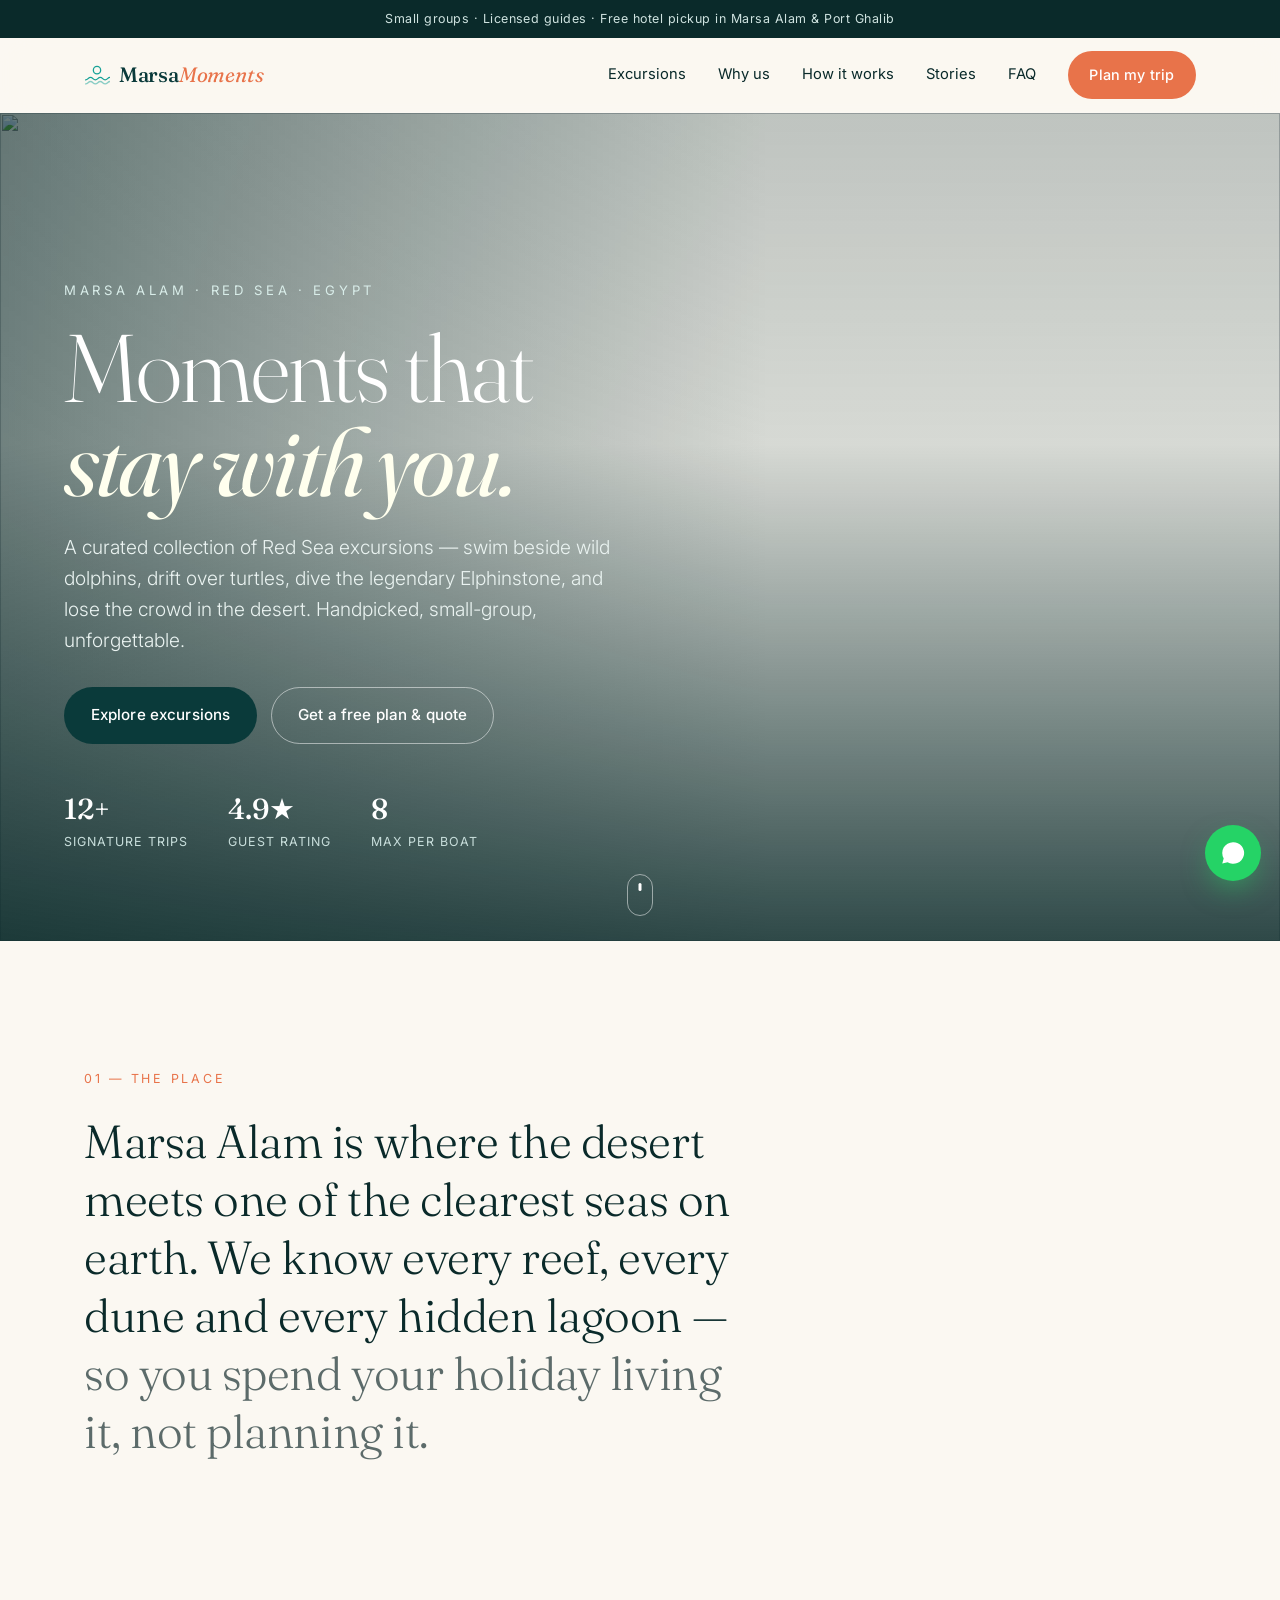
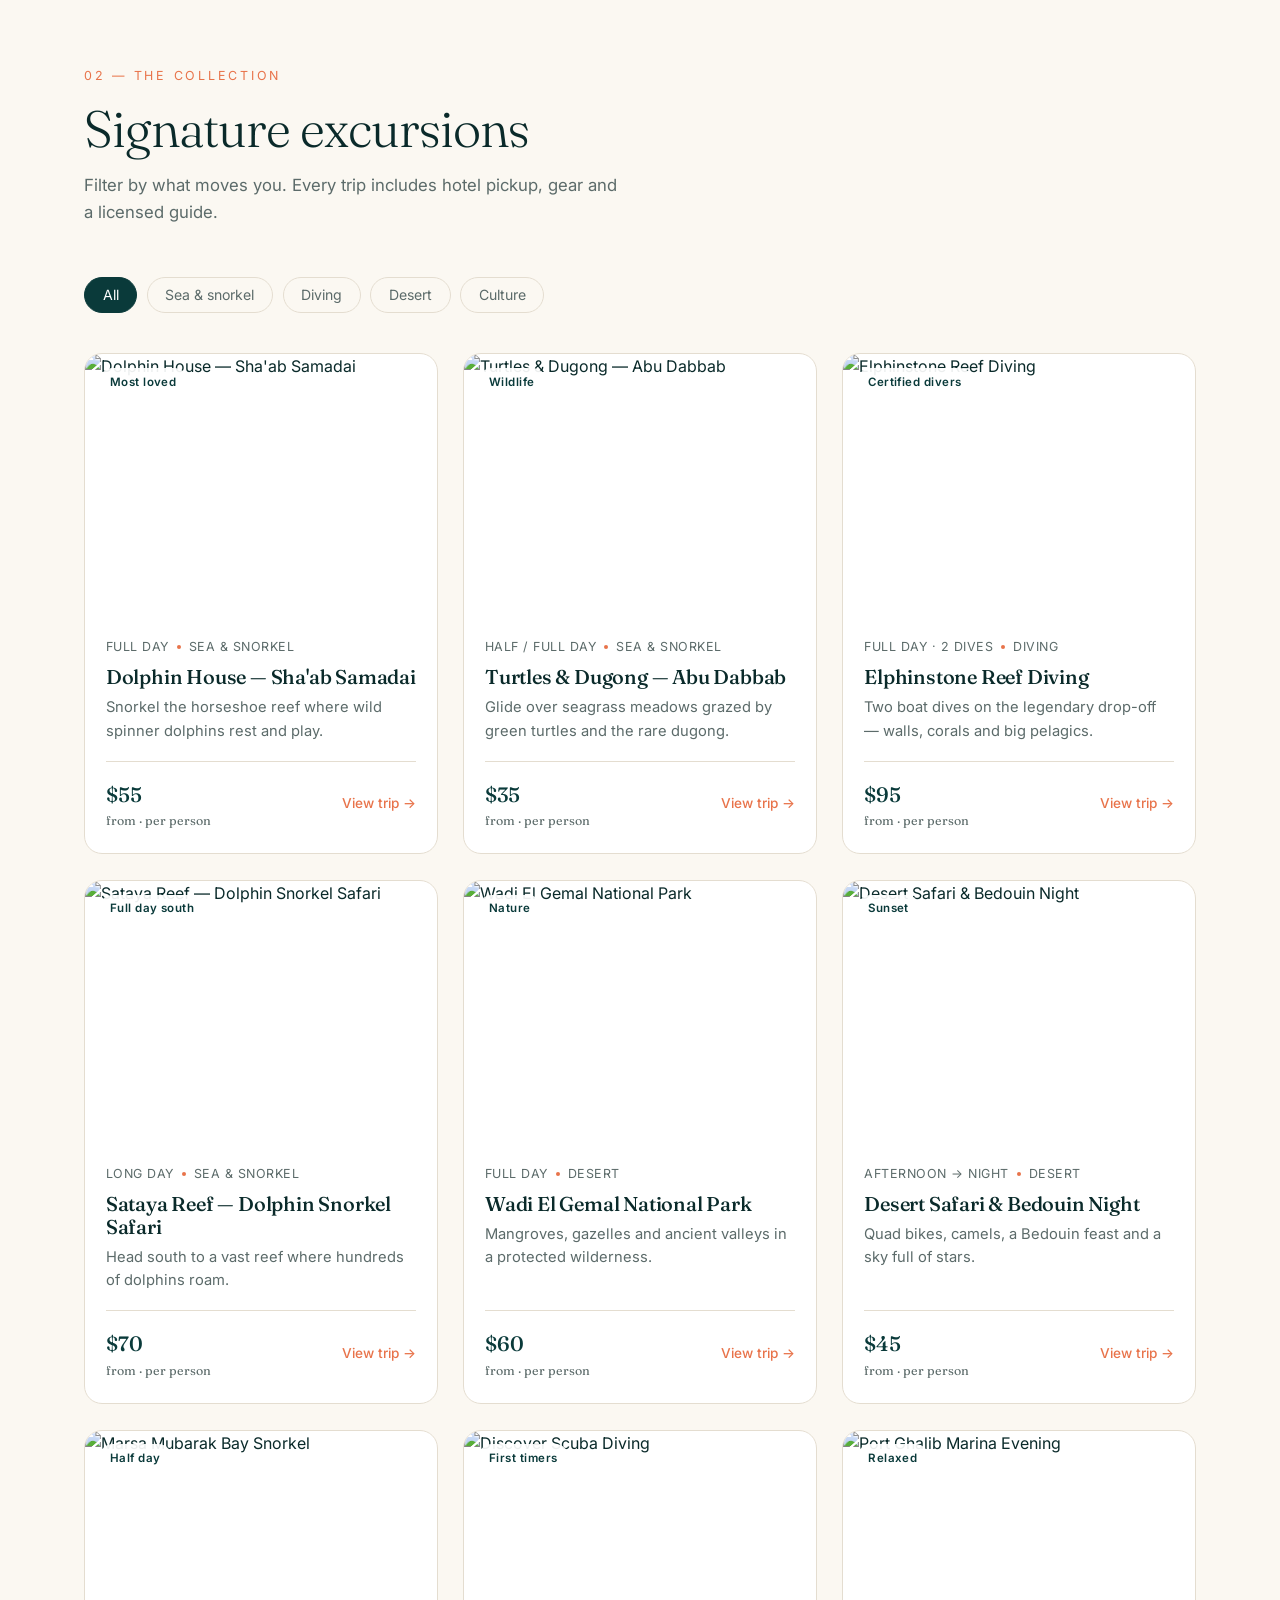
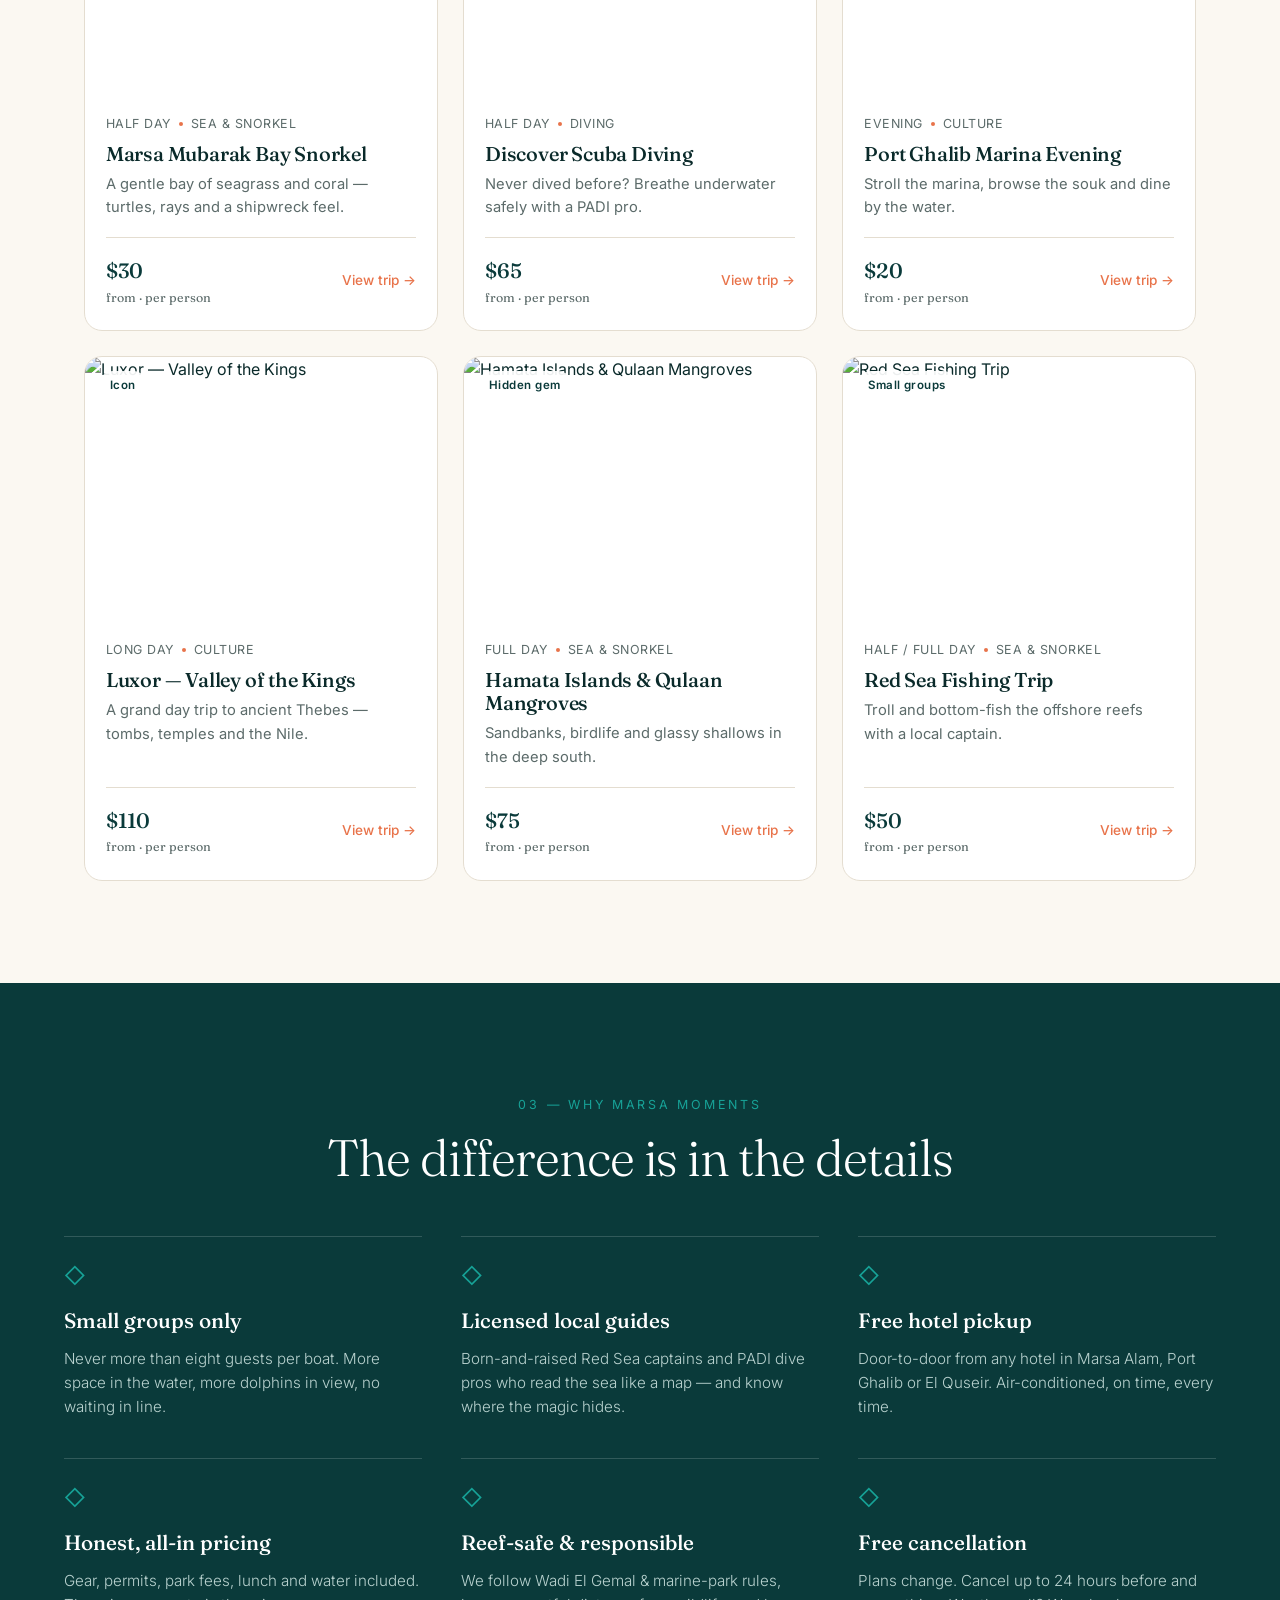
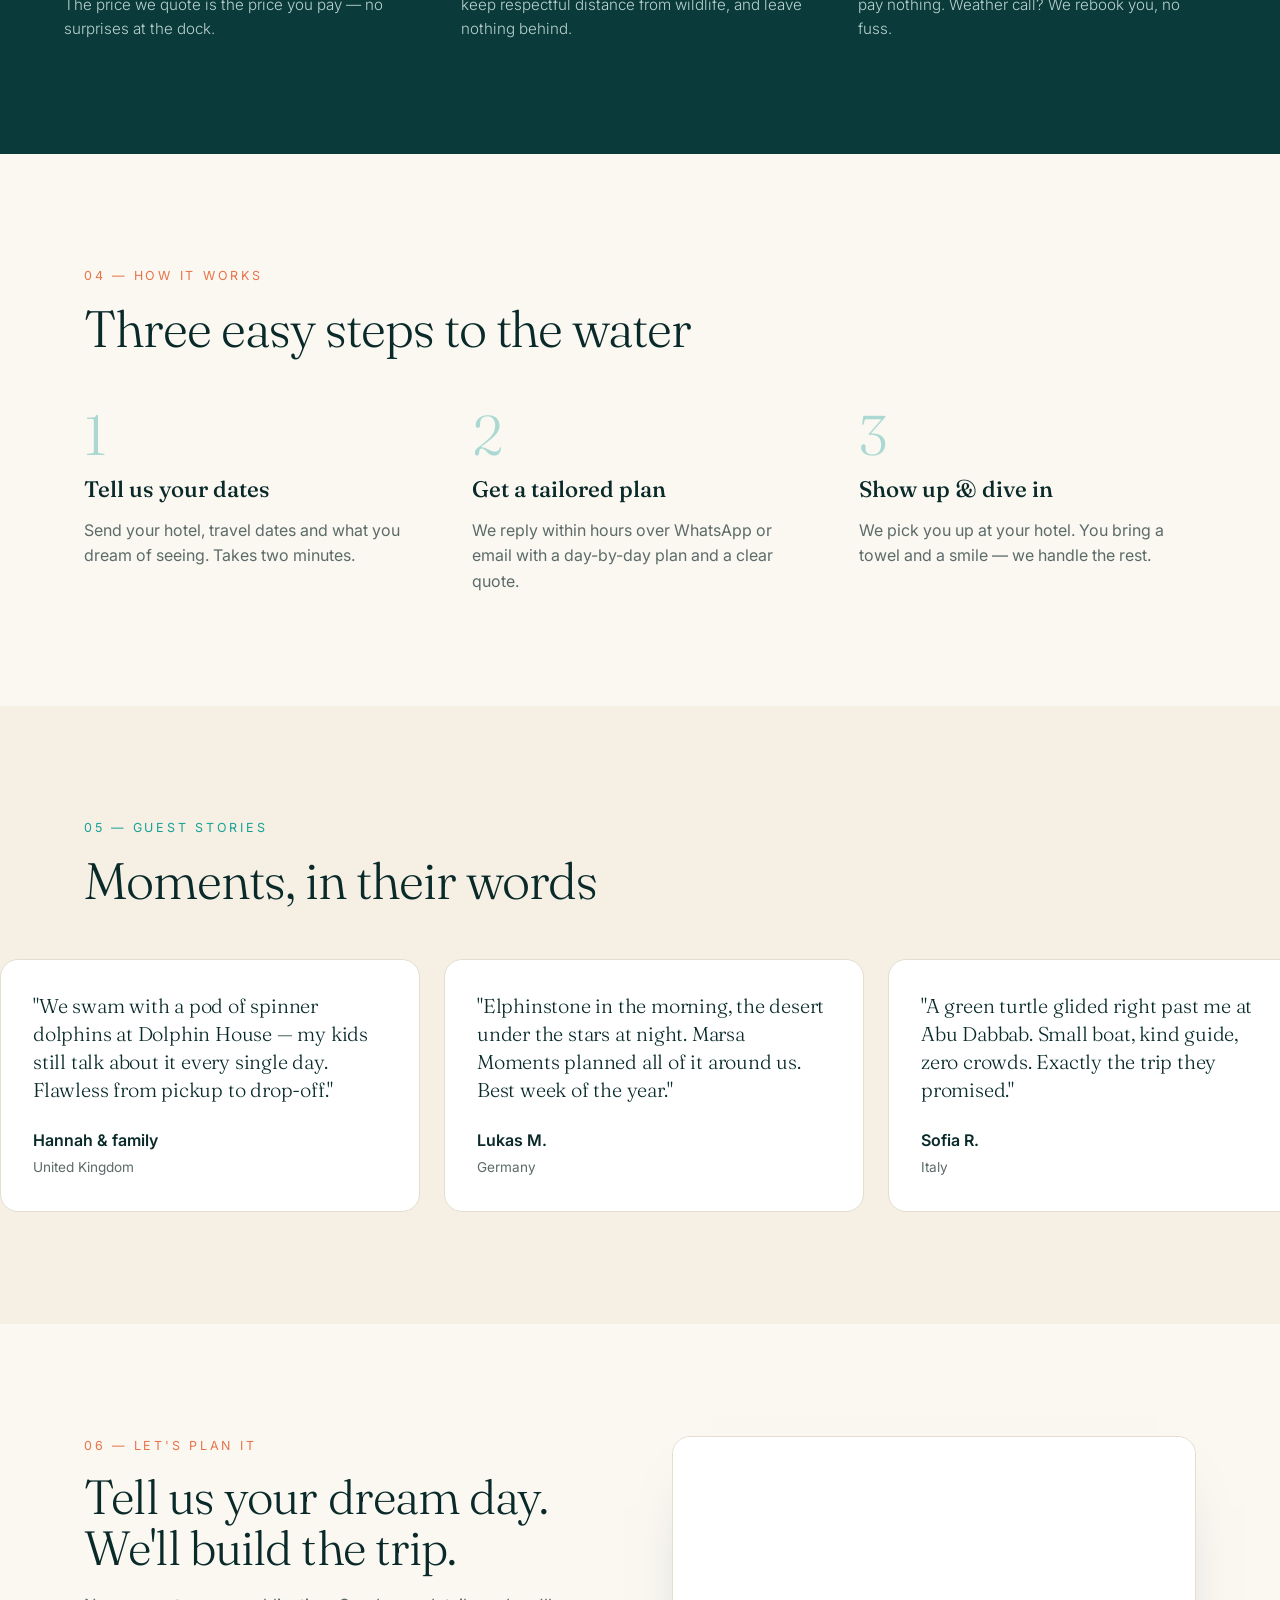
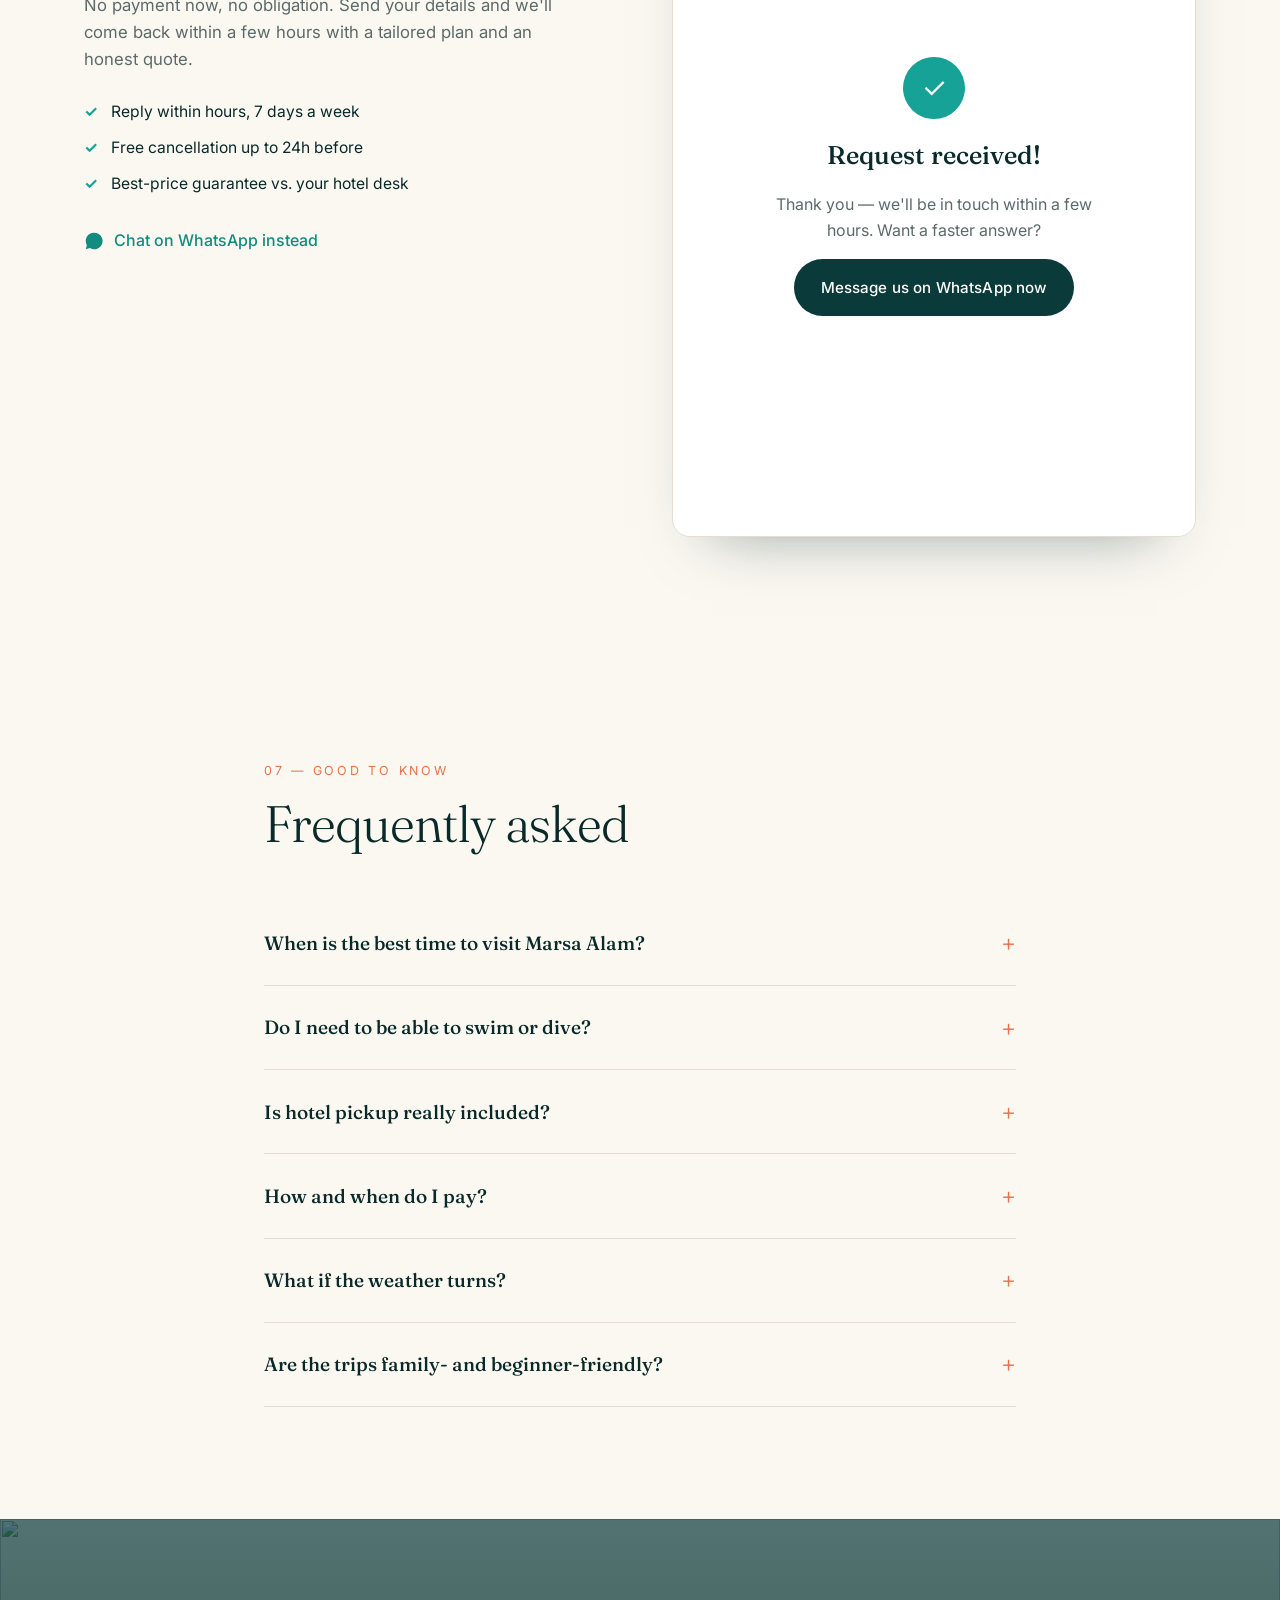
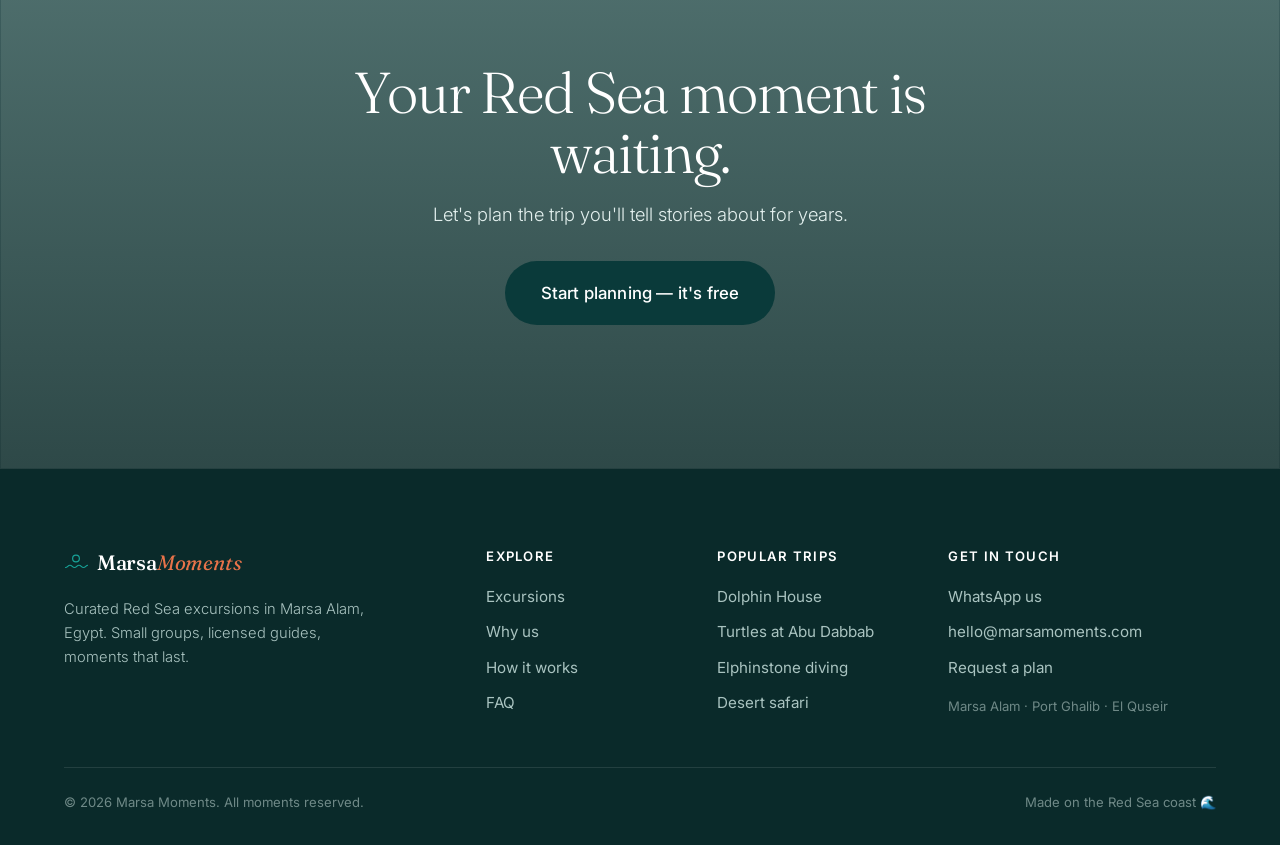
==== index.html @ e007f59d "Build Marsa Moments — minimalist Red Sea excursions site Launch the initial Marsa Moments website: a" ====
<!DOCTYPE html>
<html lang="en">
<head>
  <meta charset="UTF-8" />
  <meta name="viewport" content="width=device-width, initial-scale=1.0" />
  <title>Marsa Moments — Red Sea Excursions in Marsa Alam</title>
  <meta name="description" content="Curated Red Sea excursions in Marsa Alam — swim with wild dolphins & sea turtles, dive Elphinstone, roam Wadi El Gemal and the desert. Small groups, licensed guides, hotel pickup." />
  <meta name="theme-color" content="#0a3a3a" />

  <!-- Open Graph -->
  <meta property="og:type" content="website" />
  <meta property="og:title" content="Marsa Moments — Red Sea Excursions in Marsa Alam" />
  <meta property="og:description" content="Swim with wild dolphins & turtles, dive Elphinstone, roam the desert. Small groups, licensed guides, hotel pickup." />
  <meta property="og:image" content="https://images.unsplash.com/photo-1544551763-46a013bb70d5?auto=format&fit=crop&w=1200&q=80" />

  <link rel="preconnect" href="https://fonts.googleapis.com" />
  <link rel="preconnect" href="https://fonts.gstatic.com" crossorigin />
  <link href="https://fonts.googleapis.com/css2?family=Fraunces:ital,opsz,wght@0,9..144,300;0,9..144,400;0,9..144,500;0,9..144,600;1,9..144,400&family=Inter:wght@300;400;500;600&display=swap" rel="stylesheet" />
  <link rel="stylesheet" href="styles/main.css" />
  <link rel="icon" href="assets/favicon.svg" type="image/svg+xml" />
</head>
<body>

  <!-- ===== Announcement ===== -->
  <div class="ribbon" id="ribbon">
    <span>Small groups · Licensed guides · Free hotel pickup in Marsa Alam &amp; Port Ghalib</span>
  </div>

  <!-- ===== Nav ===== -->
  <header class="nav" id="nav">
    <div class="nav__inner">
      <a href="#top" class="brand" aria-label="Marsa Moments home">
        <span class="brand__mark" aria-hidden="true">
          <svg viewBox="0 0 32 32" width="26" height="26" fill="none">
            <path d="M2 22c3 0 3-3 6-3s3 3 6 3 3-3 6-3 3 3 6 3 3-3 6-3" stroke="currentColor" stroke-width="1.6" stroke-linecap="round"/>
            <path d="M2 27c3 0 3-3 6-3s3 3 6 3 3-3 6-3 3 3 6 3 3-3 6-3" stroke="currentColor" stroke-width="1.6" stroke-linecap="round" opacity="0.5"/>
            <circle cx="16" cy="10" r="4.5" stroke="currentColor" stroke-width="1.6"/>
          </svg>
        </span>
        <span class="brand__text">Marsa<em>Moments</em></span>
      </a>

      <nav class="nav__links" aria-label="Primary">
        <a href="#excursions">Excursions</a>
        <a href="#why">Why us</a>
        <a href="#how">How it works</a>
        <a href="#stories">Stories</a>
        <a href="#faq">FAQ</a>
      </nav>

      <a href="#book" class="btn btn--pill nav__cta">Plan my trip</a>
      <button class="nav__burger" id="burger" aria-label="Open menu" aria-expanded="false">
        <span></span><span></span>
      </button>
    </div>
  </header>

  <!-- ===== Mobile menu ===== -->
  <div class="mobile-menu" id="mobileMenu">
    <a href="#excursions">Excursions</a>
    <a href="#why">Why us</a>
    <a href="#how">How it works</a>
    <a href="#stories">Stories</a>
    <a href="#faq">FAQ</a>
    <a href="#book" class="btn btn--pill">Plan my trip</a>
  </div>

  <main id="top">

    <!-- ===== Hero ===== -->
    <section class="hero">
      <div class="hero__media" aria-hidden="true">
        <img src="https://images.unsplash.com/photo-1582967788606-a171c1080cb0?auto=format&fit=crop&w=2000&q=80" alt="" loading="eager" />
        <div class="hero__scrim"></div>
      </div>

      <div class="hero__content">
        <p class="hero__eyebrow">Marsa Alam · Red Sea · Egypt</p>
        <h1 class="hero__title">
          Moments that<br /><em>stay with you.</em>
        </h1>
        <p class="hero__lede">
          A curated collection of Red Sea excursions — swim beside wild dolphins,
          drift over turtles, dive the legendary Elphinstone, and lose the crowd
          in the desert. Handpicked, small-group, unforgettable.
        </p>
        <div class="hero__actions">
          <a href="#excursions" class="btn btn--solid">Explore excursions</a>
          <a href="#book" class="btn btn--ghost">Get a free plan &amp; quote</a>
        </div>
        <ul class="hero__stats">
          <li><strong>12+</strong><span>signature trips</span></li>
          <li><strong>4.9★</strong><span>guest rating</span></li>
          <li><strong>8</strong><span>max per boat</span></li>
        </ul>
      </div>

      <a href="#excursions" class="hero__scroll" aria-label="Scroll to excursions">
        <span></span>
      </a>
    </section>

    <!-- ===== Intro strip ===== -->
    <section class="intro" id="intro">
      <p class="intro__kicker">01 — The place</p>
      <h2 class="intro__text">
        Marsa Alam is where the desert meets one of the clearest seas on earth.
        We know every reef, every dune and every hidden lagoon —
        <span>so you spend your holiday living it, not planning it.</span>
      </h2>
    </section>

    <!-- ===== Excursions ===== -->
    <section class="collection" id="excursions">
      <div class="section-head">
        <p class="section-head__kicker">02 — The collection</p>
        <h2 class="section-head__title">Signature excursions</h2>
        <p class="section-head__sub">Filter by what moves you. Every trip includes hotel pickup, gear and a licensed guide.</p>
      </div>

      <div class="filters" id="filters" role="tablist" aria-label="Filter excursions">
        <button class="chip is-active" data-filter="all">All</button>
        <button class="chip" data-filter="sea">Sea &amp; snorkel</button>
        <button class="chip" data-filter="dive">Diving</button>
        <button class="chip" data-filter="desert">Desert</button>
        <button class="chip" data-filter="culture">Culture</button>
      </div>

      <div class="grid" id="grid" aria-live="polite">
        <!-- cards injected by scripts/main.js -->
      </div>
    </section>

    <!-- ===== Why us ===== -->
    <section class="why" id="why">
      <div class="section-head section-head--light">
        <p class="section-head__kicker">03 — Why Marsa Moments</p>
        <h2 class="section-head__title">The difference is in the details</h2>
      </div>
      <div class="why__grid">
        <article class="why__item">
          <span class="why__num">◇</span>
          <h3>Small groups only</h3>
          <p>Never more than eight guests per boat. More space in the water, more dolphins in view, no waiting in line.</p>
        </article>
        <article class="why__item">
          <span class="why__num">◇</span>
          <h3>Licensed local guides</h3>
          <p>Born-and-raised Red Sea captains and PADI dive pros who read the sea like a map — and know where the magic hides.</p>
        </article>
        <article class="why__item">
          <span class="why__num">◇</span>
          <h3>Free hotel pickup</h3>
          <p>Door-to-door from any hotel in Marsa Alam, Port Ghalib or El Quseir. Air-conditioned, on time, every time.</p>
        </article>
        <article class="why__item">
          <span class="why__num">◇</span>
          <h3>Honest, all-in pricing</h3>
          <p>Gear, permits, park fees, lunch and water included. The price we quote is the price you pay — no surprises at the dock.</p>
        </article>
        <article class="why__item">
          <span class="why__num">◇</span>
          <h3>Reef-safe &amp; responsible</h3>
          <p>We follow Wadi El Gemal &amp; marine-park rules, keep respectful distance from wildlife, and leave nothing behind.</p>
        </article>
        <article class="why__item">
          <span class="why__num">◇</span>
          <h3>Free cancellation</h3>
          <p>Plans change. Cancel up to 24 hours before and pay nothing. Weather call? We rebook you, no fuss.</p>
        </article>
      </div>
    </section>

    <!-- ===== How it works ===== -->
    <section class="how" id="how">
      <div class="section-head">
        <p class="section-head__kicker">04 — How it works</p>
        <h2 class="section-head__title">Three easy steps to the water</h2>
      </div>
      <ol class="steps">
        <li class="step">
          <span class="step__no">1</span>
          <h3>Tell us your dates</h3>
          <p>Send your hotel, travel dates and what you dream of seeing. Takes two minutes.</p>
        </li>
        <li class="step">
          <span class="step__no">2</span>
          <h3>Get a tailored plan</h3>
          <p>We reply within hours over WhatsApp or email with a day-by-day plan and a clear quote.</p>
        </li>
        <li class="step">
          <span class="step__no">3</span>
          <h3>Show up &amp; dive in</h3>
          <p>We pick you up at your hotel. You bring a towel and a smile — we handle the rest.</p>
        </li>
      </ol>
    </section>

    <!-- ===== Stories / testimonials ===== -->
    <section class="stories" id="stories">
      <div class="section-head section-head--light">
        <p class="section-head__kicker">05 — Guest stories</p>
        <h2 class="section-head__title">Moments, in their words</h2>
      </div>
      <div class="stories__track" id="storiesTrack">
        <figure class="quote">
          <blockquote>"We swam with a pod of spinner dolphins at Dolphin House — my kids still talk about it every single day. Flawless from pickup to drop-off."</blockquote>
          <figcaption><strong>Hannah &amp; family</strong><span>United Kingdom</span></figcaption>
        </figure>
        <figure class="quote">
          <blockquote>"Elphinstone in the morning, the desert under the stars at night. Marsa Moments planned all of it around us. Best week of the year."</blockquote>
          <figcaption><strong>Lukas M.</strong><span>Germany</span></figcaption>
        </figure>
        <figure class="quote">
          <blockquote>"A green turtle glided right past me at Abu Dabbab. Small boat, kind guide, zero crowds. Exactly the trip they promised."</blockquote>
          <figcaption><strong>Sofia R.</strong><span>Italy</span></figcaption>
        </figure>
        <figure class="quote">
          <blockquote>"Booked three excursions over WhatsApp before we even landed. Everything was ready, on time and honestly priced. Rare these days."</blockquote>
          <figcaption><strong>The Petrov family</strong><span>Czech Republic</span></figcaption>
        </figure>
      </div>
    </section>

    <!-- ===== Booking / lead form ===== -->
    <section class="book" id="book">
      <div class="book__inner">
        <div class="book__copy">
          <p class="section-head__kicker">06 — Let's plan it</p>
          <h2 class="book__title">Tell us your dream day.<br />We'll build the trip.</h2>
          <p class="book__lede">
            No payment now, no obligation. Send your details and we'll come back
            within a few hours with a tailored plan and an honest quote.
          </p>
          <ul class="book__perks">
            <li>Reply within hours, 7 days a week</li>
            <li>Free cancellation up to 24h before</li>
            <li>Best-price guarantee vs. your hotel desk</li>
          </ul>
          <a class="whatsapp-link" id="whatsappLink" href="#" target="_blank" rel="noopener">
            <svg viewBox="0 0 24 24" width="20" height="20" fill="currentColor" aria-hidden="true"><path d="M17.5 14.4c-.3-.2-1.7-.9-2-1-.3-.1-.5-.2-.7.1-.2.3-.8 1-.9 1.1-.2.2-.3.2-.6.1-.3-.2-1.2-.5-2.3-1.4-.9-.8-1.4-1.7-1.6-2-.2-.3 0-.5.1-.6.1-.1.3-.3.4-.5.1-.2.2-.3.3-.5.1-.2 0-.4 0-.5 0-.1-.7-1.6-.9-2.2-.2-.6-.5-.5-.7-.5h-.6c-.2 0-.5.1-.8.4-.3.3-1 1-1 2.5s1.1 2.9 1.2 3.1c.2.2 2.1 3.3 5.2 4.6.7.3 1.3.5 1.7.6.7.2 1.4.2 1.9.1.6-.1 1.7-.7 2-1.4.2-.7.2-1.2.2-1.4-.1-.1-.3-.2-.6-.3zM12 2a10 10 0 0 0-8.6 15l-1.3 4.8L7 20.5A10 10 0 1 0 12 2z"/></svg>
            Chat on WhatsApp instead
          </a>
        </div>

        <form class="book__form" id="leadForm" novalidate>
          <div class="field">
            <label for="name">Full name</label>
            <input type="text" id="name" name="name" autocomplete="name" required placeholder="Jane Traveller" />
            <small class="error" data-for="name"></small>
          </div>

          <div class="field-row">
            <div class="field">
              <label for="email">Email</label>
              <input type="email" id="email" name="email" autocomplete="email" required placeholder="you@email.com" />
              <small class="error" data-for="email"></small>
            </div>
            <div class="field">
              <label for="phone">WhatsApp / phone</label>
              <input type="tel" id="phone" name="phone" autocomplete="tel" placeholder="+20 ..." />
              <small class="error" data-for="phone"></small>
            </div>
          </div>

          <div class="field-row">
            <div class="field">
              <label for="tour">Excursion of interest</label>
              <select id="tour" name="tour">
                <option value="Not sure yet — surprise me">Not sure yet — surprise me</option>
              </select>
            </div>
            <div class="field">
              <label for="guests">Guests</label>
              <select id="guests" name="guests">
                <option>1</option><option selected>2</option><option>3</option>
                <option>4</option><option>5</option><option>6+</option>
              </select>
            </div>
          </div>

          <div class="field-row">
            <div class="field">
              <label for="dates">Travel dates</label>
              <input type="text" id="dates" name="dates" placeholder="e.g. 12–19 Sept" />
            </div>
            <div class="field">
              <label for="hotel">Hotel / area</label>
              <input type="text" id="hotel" name="hotel" placeholder="e.g. Port Ghalib" />
            </div>
          </div>

          <div class="field">
            <label for="message">Anything else? <span class="opt">(optional)</span></label>
            <textarea id="message" name="message" rows="3" placeholder="Diving level, kids' ages, dream sightings..."></textarea>
          </div>

          <button type="submit" class="btn btn--solid btn--full" id="submitBtn">Send my request</button>
          <p class="book__fineprint">We reply personally — never spam. Your details stay private.</p>

          <div class="form-success" id="formSuccess" hidden>
            <div class="form-success__mark">✓</div>
            <h3>Request received!</h3>
            <p id="successMsg">Thank you — we'll be in touch within a few hours. Want a faster answer?</p>
            <a href="#" id="successWhatsapp" class="btn btn--solid" target="_blank" rel="noopener">Message us on WhatsApp now</a>
          </div>
        </form>
      </div>
    </section>

    <!-- ===== FAQ ===== -->
    <section class="faq" id="faq">
      <div class="section-head">
        <p class="section-head__kicker">07 — Good to know</p>
        <h2 class="section-head__title">Frequently asked</h2>
      </div>
      <div class="faq__list" id="faqList">
        <details class="faq__item">
          <summary>When is the best time to visit Marsa Alam?</summary>
          <p>The Red Sea is a year-round destination. Water sits around 24–29°C, warmest June–October. Winter (Nov–Feb) is mild, quieter and perfect for desert trips. Dolphins and turtles are seen all year.</p>
        </details>
        <details class="faq__item">
          <summary>Do I need to be able to swim or dive?</summary>
          <p>Snorkelling trips suit all levels — we provide life jackets and guides stay close. For diving, we offer everything from beginner "Discover Scuba" sessions to certified boat dives at Elphinstone.</p>
        </details>
        <details class="faq__item">
          <summary>Is hotel pickup really included?</summary>
          <p>Yes — free air-conditioned pickup and drop-off from any hotel in Marsa Alam, Port Ghalib and El Quseir. Staying further out? Just ask and we'll arrange it.</p>
        </details>
        <details class="faq__item">
          <summary>How and when do I pay?</summary>
          <p>Nothing upfront to enquire. Once your plan is confirmed you can pay cash on the day or by card/transfer in advance — whatever's easiest. Prices are per person unless noted.</p>
        </details>
        <details class="faq__item">
          <summary>What if the weather turns?</summary>
          <p>Safety first. If the captain calls off a sea trip we rebook you for another day or refund in full. Free cancellation applies up to 24 hours before any excursion.</p>
        </details>
        <details class="faq__item">
          <summary>Are the trips family- and beginner-friendly?</summary>
          <p>Absolutely. Many excursions are great for kids, and our guides adapt the pace to your group. Tell us the ages and comfort levels and we'll tailor the day.</p>
        </details>
      </div>
    </section>

    <!-- ===== Final CTA ===== -->
    <section class="cta-final">
      <div class="cta-final__media" aria-hidden="true">
        <img src="https://images.unsplash.com/photo-1518877593221-1f28583780b4?auto=format&fit=crop&w=2000&q=80" alt="" loading="lazy" />
        <div class="cta-final__scrim"></div>
      </div>
      <div class="cta-final__content">
        <h2>Your Red Sea moment is waiting.</h2>
        <p>Let's plan the trip you'll tell stories about for years.</p>
        <a href="#book" class="btn btn--solid btn--lg">Start planning — it's free</a>
      </div>
    </section>
  </main>

  <!-- ===== Footer ===== -->
  <footer class="footer" id="contact">
    <div class="footer__inner">
      <div class="footer__brand">
        <span class="brand brand--footer">
          <span class="brand__mark" aria-hidden="true">
            <svg viewBox="0 0 32 32" width="24" height="24" fill="none">
              <path d="M2 22c3 0 3-3 6-3s3 3 6 3 3-3 6-3 3 3 6 3 3-3 6-3" stroke="currentColor" stroke-width="1.6" stroke-linecap="round"/>
              <circle cx="16" cy="10" r="4.5" stroke="currentColor" stroke-width="1.6"/>
            </svg>
          </span>
          <span class="brand__text">Marsa<em>Moments</em></span>
        </span>
        <p>Curated Red Sea excursions in Marsa Alam, Egypt. Small groups, licensed guides, moments that last.</p>
      </div>

      <div class="footer__col">
        <h4>Explore</h4>
        <a href="#excursions">Excursions</a>
        <a href="#why">Why us</a>
        <a href="#how">How it works</a>
        <a href="#faq">FAQ</a>
      </div>

      <div class="footer__col">
        <h4>Popular trips</h4>
        <a href="#excursions">Dolphin House</a>
        <a href="#excursions">Turtles at Abu Dabbab</a>
        <a href="#excursions">Elphinstone diving</a>
        <a href="#excursions">Desert safari</a>
      </div>

      <div class="footer__col">
        <h4>Get in touch</h4>
        <a id="footerWhatsapp" href="#" target="_blank" rel="noopener">WhatsApp us</a>
        <a href="mailto:hello@marsamoments.com">hello@marsamoments.com</a>
        <a href="#book">Request a plan</a>
        <span class="footer__meta">Marsa Alam · Port Ghalib · El Quseir</span>
      </div>
    </div>
    <div class="footer__bar">
      <span>© <span id="year"></span> Marsa Moments. All moments reserved.</span>
      <span>Made on the Red Sea coast 🌊</span>
    </div>
  </footer>

  <!-- Floating WhatsApp -->
  <a class="fab" id="fabWhatsapp" href="#" target="_blank" rel="noopener" aria-label="Chat on WhatsApp">
    <svg viewBox="0 0 24 24" width="26" height="26" fill="currentColor" aria-hidden="true"><path d="M17.5 14.4c-.3-.2-1.7-.9-2-1-.3-.1-.5-.2-.7.1-.2.3-.8 1-.9 1.1-.2.2-.3.2-.6.1-.3-.2-1.2-.5-2.3-1.4-.9-.8-1.4-1.7-1.6-2-.2-.3 0-.5.1-.6.1-.1.3-.3.4-.5.1-.2.2-.3.3-.5.1-.2 0-.4 0-.5 0-.1-.7-1.6-.9-2.2-.2-.6-.5-.5-.7-.5h-.6c-.2 0-.5.1-.8.4-.3.3-1 1-1 2.5s1.1 2.9 1.2 3.1c.2.2 2.1 3.3 5.2 4.6.7.3 1.3.5 1.7.6.7.2 1.4.2 1.9.1.6-.1 1.7-.7 2-1.4.2-.7.2-1.2.2-1.4-.1-.1-.3-.2-.6-.3zM12 2a10 10 0 0 0-8.6 15l-1.3 4.8L7 20.5A10 10 0 1 0 12 2z"/></svg>
  </a>

  <!-- Excursion detail modal -->
  <div class="modal" id="modal" hidden>
    <div class="modal__backdrop" data-close></div>
    <div class="modal__panel" role="dialog" aria-modal="true" aria-labelledby="modalTitle">
      <button class="modal__close" data-close aria-label="Close">×</button>
      <div class="modal__body" id="modalBody"><!-- injected --></div>
    </div>
  </div>

  <script src="scripts/data.js"></script>
  <script src="scripts/main.js"></script>
</body>
</html>
---- styles/main.css ----
/* ============================================================
   Marsa Moments — design system
   Minimalist editorial · Red Sea palette
   ============================================================ */

:root {
  /* palette */
  --ink:      #0a2a2a;   /* near-black teal */
  --deep:     #0a3a3a;   /* deep sea */
  --sea:      #10716b;   /* teal */
  --lagoon:   #17a297;   /* turquoise */
  --coral:    #e8734a;   /* warm accent */
  --sand:     #f5efe4;   /* warm paper */
  --paper:    #fbf8f2;
  --cloud:    #ffffff;
  --line:     #e4ddd0;
  --muted:    #5c6b6a;

  /* type */
  --serif: "Fraunces", Georgia, "Times New Roman", serif;
  --sans:  "Inter", -apple-system, BlinkMacSystemFont, "Segoe UI", sans-serif;

  /* rhythm */
  --pad: clamp(1.25rem, 5vw, 6rem);
  --maxw: 1240px;
  --radius: 18px;

  --ease: cubic-bezier(.22, 1, .36, 1);
}

* { box-sizing: border-box; margin: 0; padding: 0; }

html { scroll-behavior: smooth; -webkit-text-size-adjust: 100%; }

body {
  font-family: var(--sans);
  color: var(--ink);
  background: var(--paper);
  line-height: 1.6;
  font-weight: 400;
  overflow-x: hidden;
  -webkit-font-smoothing: antialiased;
}

img { display: block; max-width: 100%; height: auto; }
a { color: inherit; text-decoration: none; }
em { font-style: italic; }

::selection { background: var(--lagoon); color: #fff; }

/* ---------- Buttons ---------- */
.btn {
  --btn-bg: var(--deep);
  --btn-fg: #fff;
  display: inline-flex;
  align-items: center;
  justify-content: center;
  gap: .5rem;
  padding: .95rem 1.6rem;
  font-family: var(--sans);
  font-weight: 500;
  font-size: .95rem;
  letter-spacing: .01em;
  border: 1px solid transparent;
  border-radius: 100px;
  cursor: pointer;
  transition: transform .3s var(--ease), background .3s var(--ease), color .3s var(--ease), box-shadow .3s var(--ease);
  white-space: nowrap;
}
.btn--solid { background: var(--deep); color: #fff; }
.btn--solid:hover { background: var(--sea); transform: translateY(-2px); box-shadow: 0 12px 30px -12px rgba(10,58,58,.6); }
.btn--ghost { background: transparent; color: #fff; border-color: rgba(255,255,255,.5); }
.btn--ghost:hover { background: rgba(255,255,255,.12); border-color: #fff; transform: translateY(-2px); }
.btn--pill { background: var(--coral); color: #fff; padding: .7rem 1.3rem; font-size: .9rem; }
.btn--pill:hover { background: #d9633c; transform: translateY(-2px); box-shadow: 0 10px 24px -10px rgba(232,115,74,.7); }
.btn--full { width: 100%; }
.btn--lg { padding: 1.1rem 2.2rem; font-size: 1.05rem; }

/* ---------- Ribbon ---------- */
.ribbon {
  background: var(--ink);
  color: #cfe3e0;
  text-align: center;
  font-size: .78rem;
  letter-spacing: .04em;
  padding: .55rem 1rem;
  position: relative;
  z-index: 60;
}

/* ---------- Nav ---------- */
.nav {
  position: sticky;
  top: 0;
  z-index: 50;
  background: rgba(251,248,242,.82);
  backdrop-filter: saturate(160%) blur(14px);
  border-bottom: 1px solid transparent;
  transition: border-color .4s var(--ease), background .4s var(--ease);
}
.nav.is-scrolled { border-color: var(--line); background: rgba(251,248,242,.94); }
.nav__inner {
  max-width: var(--maxw);
  margin: 0 auto;
  padding: .85rem var(--pad);
  display: flex;
  align-items: center;
  gap: 1.5rem;
}
.brand { display: inline-flex; align-items: center; gap: .55rem; color: var(--deep); }
.brand__mark { color: var(--lagoon); display: inline-flex; }
.brand__text { font-family: var(--serif); font-weight: 500; font-size: 1.3rem; letter-spacing: -.01em; }
.brand__text em { color: var(--coral); font-weight: 400; }

.nav__links { margin-left: auto; display: flex; gap: 2rem; }
.nav__links a { font-size: .92rem; color: var(--ink); position: relative; padding: .2rem 0; }
.nav__links a::after {
  content: ""; position: absolute; left: 0; bottom: -2px; height: 1.5px; width: 0;
  background: var(--coral); transition: width .3s var(--ease);
}
.nav__links a:hover::after { width: 100%; }
.nav__cta { margin-left: .5rem; }

.nav__burger { display: none; background: none; border: 0; cursor: pointer; width: 30px; height: 30px; flex-direction: column; justify-content: center; gap: 6px; margin-left: auto; }
.nav__burger span { display: block; height: 2px; width: 24px; background: var(--deep); transition: transform .3s var(--ease), opacity .3s var(--ease); }
.nav__burger.is-open span:nth-child(1) { transform: translateY(4px) rotate(45deg); }
.nav__burger.is-open span:nth-child(2) { transform: translateY(-4px) rotate(-45deg); }

.mobile-menu {
  position: fixed; inset: 0 0 auto 0; top: 0; z-index: 45;
  background: var(--paper);
  padding: 6rem var(--pad) 2rem;
  display: flex; flex-direction: column; gap: 1.4rem;
  transform: translateY(-100%);
  transition: transform .45s var(--ease);
  box-shadow: 0 20px 40px -20px rgba(0,0,0,.25);
}
.mobile-menu.is-open { transform: translateY(0); }
.mobile-menu a { font-family: var(--serif); font-size: 1.5rem; color: var(--deep); }
.mobile-menu .btn { font-family: var(--sans); font-size: 1rem; margin-top: .5rem; }

/* ---------- Hero ---------- */
.hero {
  position: relative;
  min-height: 92vh;
  display: flex;
  align-items: flex-end;
  color: #fff;
  padding: 0 var(--pad) clamp(3rem, 7vw, 6rem);
  overflow: hidden;
}
.hero__media { position: absolute; inset: 0; z-index: -1; }
.hero__media img { width: 100%; height: 100%; object-fit: cover; animation: slowZoom 18s var(--ease) forwards; }
@keyframes slowZoom { from { transform: scale(1.08); } to { transform: scale(1); } }
.hero__scrim {
  position: absolute; inset: 0;
  background:
    linear-gradient(180deg, rgba(10,42,42,.25) 0%, rgba(10,42,42,.15) 40%, rgba(10,42,42,.85) 100%),
    linear-gradient(90deg, rgba(10,42,42,.5), transparent 60%);
}
.hero__content { max-width: 760px; }
.hero__eyebrow { font-size: .82rem; letter-spacing: .28em; text-transform: uppercase; color: #d9ede9; margin-bottom: 1.2rem; }
.hero__title {
  font-family: var(--serif);
  font-weight: 300;
  font-size: clamp(2.8rem, 8.5vw, 6rem);
  line-height: .98;
  letter-spacing: -.02em;
  margin-bottom: 1.5rem;
}
.hero__title em { color: #ffe; font-weight: 400; }
.hero__lede { font-size: clamp(1rem, 1.6vw, 1.2rem); max-width: 560px; color: #eaf3f1; margin-bottom: 2rem; font-weight: 300; }
.hero__actions { display: flex; flex-wrap: wrap; gap: .9rem; margin-bottom: 2.6rem; }
.hero__stats { list-style: none; display: flex; gap: 2.5rem; flex-wrap: wrap; }
.hero__stats li { display: flex; flex-direction: column; }
.hero__stats strong { font-family: var(--serif); font-size: 1.8rem; font-weight: 500; }
.hero__stats span { font-size: .78rem; letter-spacing: .08em; text-transform: uppercase; color: #c8dedb; }
.hero__scroll {
  position: absolute; left: 50%; bottom: 1.6rem; transform: translateX(-50%);
  width: 26px; height: 42px; border: 1.5px solid rgba(255,255,255,.5); border-radius: 20px;
  display: none;
}
.hero__scroll span { position: absolute; left: 50%; top: 8px; width: 3px; height: 8px; background: #fff; border-radius: 3px; transform: translateX(-50%); animation: scrollDot 1.8s infinite; }
@keyframes scrollDot { 0% { opacity: 0; transform: translate(-50%, 0); } 30% { opacity: 1; } 60% { opacity: 0; transform: translate(-50%, 14px); } 100% { opacity: 0; } }
@media (min-width: 780px) { .hero__scroll { display: block; } }

/* ---------- Section heads ---------- */
.section-head { max-width: 720px; margin-bottom: clamp(2rem, 4vw, 3.5rem); }
.section-head__kicker { font-size: .78rem; letter-spacing: .22em; text-transform: uppercase; color: var(--coral); margin-bottom: 1rem; }
.section-head__title { font-family: var(--serif); font-weight: 300; font-size: clamp(2rem, 4.5vw, 3.2rem); line-height: 1.05; letter-spacing: -.02em; }
.section-head__sub { margin-top: 1rem; color: var(--muted); font-size: 1.05rem; max-width: 540px; }
.section-head--light .section-head__title,
.section-head--light .section-head__kicker { color: inherit; }
.section-head--light .section-head__kicker { color: var(--lagoon); }

/* ---------- Intro strip ---------- */
.intro { padding: clamp(4rem, 10vw, 8rem) var(--pad); max-width: var(--maxw); margin: 0 auto; }
.intro__kicker { font-size: .78rem; letter-spacing: .22em; text-transform: uppercase; color: var(--coral); margin-bottom: 1.5rem; }
.intro__text {
  font-family: var(--serif);
  font-weight: 300;
  font-size: clamp(1.6rem, 3.8vw, 2.9rem);
  line-height: 1.25;
  letter-spacing: -.01em;
  max-width: 24ch;
}
.intro__text span { color: var(--muted); }

/* ---------- Collection ---------- */
.collection { padding: clamp(3rem, 6vw, 5rem) var(--pad) clamp(4rem, 8vw, 7rem); max-width: var(--maxw); margin: 0 auto; }

.filters { display: flex; flex-wrap: wrap; gap: .6rem; margin-bottom: 2.5rem; }
.chip {
  font-family: var(--sans);
  font-size: .88rem;
  padding: .55rem 1.1rem;
  border: 1px solid var(--line);
  background: transparent;
  border-radius: 100px;
  cursor: pointer;
  color: var(--muted);
  transition: all .25s var(--ease);
}
.chip:hover { border-color: var(--sea); color: var(--sea); }
.chip.is-active { background: var(--deep); color: #fff; border-color: var(--deep); }

.grid { display: grid; grid-template-columns: repeat(auto-fill, minmax(300px, 1fr)); gap: clamp(1.2rem, 2vw, 1.8rem); }

.card {
  position: relative;
  border-radius: var(--radius);
  overflow: hidden;
  background: var(--cloud);
  border: 1px solid var(--line);
  cursor: pointer;
  transition: transform .4s var(--ease), box-shadow .4s var(--ease), border-color .4s var(--ease);
  display: flex;
  flex-direction: column;
}
.card:hover { transform: translateY(-6px); box-shadow: 0 24px 50px -24px rgba(10,42,42,.4); border-color: transparent; }
.card__media { position: relative; aspect-ratio: 4/3; overflow: hidden; }
.card__media img { width: 100%; height: 100%; object-fit: cover; transition: transform .7s var(--ease); }
.card:hover .card__media img { transform: scale(1.06); }
.card__tag {
  position: absolute; top: .85rem; left: .85rem;
  background: rgba(255,255,255,.92); color: var(--deep);
  font-size: .72rem; font-weight: 600; letter-spacing: .04em;
  padding: .3rem .7rem; border-radius: 100px;
}
.card__body { padding: 1.2rem 1.3rem 1.4rem; display: flex; flex-direction: column; flex: 1; }
.card__meta { display: flex; align-items: center; gap: .5rem; font-size: .78rem; color: var(--muted); letter-spacing: .04em; text-transform: uppercase; margin-bottom: .5rem; }
.card__dot { width: 4px; height: 4px; border-radius: 50%; background: var(--coral); }
.card__title { font-family: var(--serif); font-weight: 500; font-size: 1.25rem; line-height: 1.15; margin-bottom: .5rem; letter-spacing: -.01em; }
.card__short { font-size: .92rem; color: var(--muted); margin-bottom: 1.1rem; flex: 1; }
.card__foot { display: flex; align-items: center; justify-content: space-between; padding-top: 1rem; border-top: 1px solid var(--line); }
.card__price { font-family: var(--serif); }
.card__price b { font-size: 1.3rem; font-weight: 500; color: var(--deep); }
.card__price span { font-size: .78rem; color: var(--muted); display: block; }
.card__cta { font-size: .85rem; font-weight: 500; color: var(--coral); display: inline-flex; align-items: center; gap: .3rem; transition: gap .25s var(--ease); }
.card:hover .card__cta { gap: .55rem; }
.grid__empty { grid-column: 1/-1; text-align: center; color: var(--muted); padding: 3rem 0; }

/* ---------- Why ---------- */
.why { background: var(--deep); color: #eaf3f1; padding: clamp(4rem, 9vw, 7rem) var(--pad); }
.why .section-head { margin-left: auto; margin-right: auto; text-align: center; max-width: var(--maxw); }
.why .section-head__title { color: #fff; }
.why__grid { max-width: var(--maxw); margin: 0 auto; display: grid; grid-template-columns: repeat(auto-fit, minmax(260px, 1fr)); gap: clamp(1.5rem, 3vw, 3rem); }
.why__item { border-top: 1px solid rgba(255,255,255,.16); padding-top: 1.4rem; }
.why__num { color: var(--lagoon); font-size: 1.3rem; }
.why__item h3 { font-family: var(--serif); font-weight: 500; font-size: 1.3rem; margin: .7rem 0 .6rem; color: #fff; }
.why__item p { font-size: .95rem; color: #b9d2cf; font-weight: 300; }

/* ---------- How ---------- */
.how { padding: clamp(4rem, 9vw, 7rem) var(--pad); max-width: var(--maxw); margin: 0 auto; }
.steps { list-style: none; display: grid; grid-template-columns: repeat(auto-fit, minmax(240px, 1fr)); gap: clamp(1.5rem, 4vw, 3.5rem); }
.step { position: relative; }
.step__no { font-family: var(--serif); font-size: 3.5rem; font-weight: 300; color: var(--lagoon); opacity: .35; line-height: 1; }
.step h3 { font-family: var(--serif); font-weight: 500; font-size: 1.4rem; margin: .6rem 0 .6rem; }
.step p { color: var(--muted); }

/* ---------- Stories ---------- */
.stories { background: var(--sand); padding: clamp(4rem, 9vw, 7rem) 0; overflow: hidden; }
.stories .section-head { padding: 0 var(--pad); max-width: var(--maxw); margin-left: auto; margin-right: auto; }
.stories__track {
  display: flex; gap: 1.5rem; padding: 0 var(--pad);
  overflow-x: auto; scroll-snap-type: x mandatory;
  scrollbar-width: none; -ms-overflow-style: none;
}
.stories__track::-webkit-scrollbar { display: none; }
.quote {
  scroll-snap-align: start;
  flex: 0 0 min(88vw, 420px);
  background: var(--cloud);
  border: 1px solid var(--line);
  border-radius: var(--radius);
  padding: 2rem;
  display: flex; flex-direction: column; justify-content: space-between; gap: 1.5rem;
}
.quote blockquote { font-family: var(--serif); font-weight: 300; font-size: 1.25rem; line-height: 1.4; letter-spacing: -.01em; }
.quote figcaption strong { display: block; font-weight: 600; }
.quote figcaption span { font-size: .85rem; color: var(--muted); }

/* ---------- Booking ---------- */
.book { padding: clamp(4rem, 9vw, 7rem) var(--pad); max-width: var(--maxw); margin: 0 auto; }
.book__inner { display: grid; grid-template-columns: 1fr 1fr; gap: clamp(2rem, 5vw, 5rem); align-items: start; }
.book__title { font-family: var(--serif); font-weight: 300; font-size: clamp(2rem, 4vw, 3rem); line-height: 1.05; letter-spacing: -.02em; margin: 1rem 0 1.2rem; }
.book__lede { color: var(--muted); font-size: 1.05rem; margin-bottom: 1.6rem; max-width: 46ch; }
.book__perks { list-style: none; display: flex; flex-direction: column; gap: .7rem; margin-bottom: 2rem; }
.book__perks li { position: relative; padding-left: 1.7rem; font-size: .98rem; }
.book__perks li::before { content: "✓"; position: absolute; left: 0; color: var(--lagoon); font-weight: 700; }
.whatsapp-link { display: inline-flex; align-items: center; gap: .6rem; color: #128c7e; font-weight: 500; }
.whatsapp-link:hover { color: #0d6b60; }

.book__form { background: var(--cloud); border: 1px solid var(--line); border-radius: var(--radius); padding: clamp(1.5rem, 3vw, 2.4rem); box-shadow: 0 30px 60px -40px rgba(10,42,42,.5); position: relative; }
.field { display: flex; flex-direction: column; margin-bottom: 1.1rem; }
.field-row { display: grid; grid-template-columns: 1fr 1fr; gap: 1rem; }
.field label { font-size: .82rem; font-weight: 500; letter-spacing: .02em; margin-bottom: .4rem; color: var(--ink); }
.field label .opt { color: var(--muted); font-weight: 400; }
.field input, .field select, .field textarea {
  font-family: var(--sans); font-size: .95rem; color: var(--ink);
  padding: .8rem .9rem; border: 1px solid var(--line); border-radius: 12px;
  background: var(--paper); transition: border-color .25s var(--ease), box-shadow .25s var(--ease);
  width: 100%;
}
.field textarea { resize: vertical; }
.field input:focus, .field select:focus, .field textarea:focus {
  outline: none; border-color: var(--lagoon); box-shadow: 0 0 0 3px rgba(23,162,151,.15);
}
.field input.is-invalid, .field select.is-invalid { border-color: var(--coral); }
.error { color: var(--coral); font-size: .78rem; margin-top: .35rem; min-height: 1em; }
.book__fineprint { text-align: center; font-size: .8rem; color: var(--muted); margin-top: 1rem; }

.form-success {
  position: absolute; inset: 0;
  background: var(--cloud); border-radius: var(--radius);
  display: flex; flex-direction: column; align-items: center; justify-content: center;
  text-align: center; padding: 2rem; gap: 1rem;
  animation: fadeUp .5s var(--ease);
}
.form-success__mark { width: 62px; height: 62px; border-radius: 50%; background: var(--lagoon); color: #fff; display: grid; place-items: center; font-size: 1.8rem; }
.form-success h3 { font-family: var(--serif); font-weight: 500; font-size: 1.6rem; }
.form-success p { color: var(--muted); max-width: 34ch; }
@keyframes fadeUp { from { opacity: 0; transform: translateY(12px); } to { opacity: 1; transform: none; } }

/* ---------- FAQ ---------- */
.faq { padding: clamp(4rem, 9vw, 7rem) var(--pad); max-width: 880px; margin: 0 auto; }
.faq__item { border-bottom: 1px solid var(--line); }
.faq__item summary {
  list-style: none; cursor: pointer; padding: 1.4rem 0;
  font-family: var(--serif); font-size: 1.2rem; font-weight: 500;
  display: flex; justify-content: space-between; align-items: center; gap: 1rem;
}
.faq__item summary::-webkit-details-marker { display: none; }
.faq__item summary::after { content: "+"; font-family: var(--sans); font-weight: 300; font-size: 1.5rem; color: var(--coral); transition: transform .3s var(--ease); }
.faq__item[open] summary::after { transform: rotate(45deg); }
.faq__item p { padding-bottom: 1.4rem; color: var(--muted); max-width: 68ch; }

/* ---------- Final CTA ---------- */
.cta-final { position: relative; padding: clamp(5rem, 12vw, 9rem) var(--pad); text-align: center; color: #fff; overflow: hidden; }
.cta-final__media { position: absolute; inset: 0; z-index: -1; }
.cta-final__media img { width: 100%; height: 100%; object-fit: cover; }
.cta-final__scrim { position: absolute; inset: 0; background: linear-gradient(180deg, rgba(10,58,58,.7), rgba(10,42,42,.85)); }
.cta-final__content { position: relative; max-width: 640px; margin: 0 auto; }
.cta-final h2 { font-family: var(--serif); font-weight: 300; font-size: clamp(2.2rem, 5vw, 3.6rem); line-height: 1.05; letter-spacing: -.02em; margin-bottom: 1rem; }
.cta-final p { font-size: 1.15rem; color: #e3f0ee; margin-bottom: 2rem; font-weight: 300; }

/* ---------- Footer ---------- */
.footer { background: var(--ink); color: #a9c3c0; padding: clamp(3rem, 6vw, 5rem) var(--pad) 2rem; }
.footer__inner { max-width: var(--maxw); margin: 0 auto; display: grid; grid-template-columns: 2fr 1fr 1fr 1.4fr; gap: 2.5rem; }
.brand--footer .brand__text { color: #fff; }
.footer__brand p { margin-top: 1rem; font-size: .92rem; max-width: 34ch; font-weight: 300; }
.footer__col h4 { color: #fff; font-size: .82rem; letter-spacing: .1em; text-transform: uppercase; margin-bottom: 1.1rem; font-weight: 600; }
.footer__col a { display: block; font-size: .95rem; margin-bottom: .7rem; transition: color .25s var(--ease); }
.footer__col a:hover { color: var(--lagoon); }
.footer__meta { display: block; margin-top: 1rem; font-size: .82rem; color: #6f8987; }
.footer__bar { max-width: var(--maxw); margin: 2.5rem auto 0; padding-top: 1.5rem; border-top: 1px solid rgba(255,255,255,.1); display: flex; justify-content: space-between; flex-wrap: wrap; gap: 1rem; font-size: .82rem; color: #6f8987; }

/* ---------- Floating WhatsApp ---------- */
.fab {
  position: fixed; right: 1.2rem; bottom: 1.2rem; z-index: 40;
  width: 56px; height: 56px; border-radius: 50%;
  background: #25d366; color: #fff;
  display: grid; place-items: center;
  box-shadow: 0 12px 30px -8px rgba(37,211,102,.6);
  transition: transform .3s var(--ease);
  animation: fabIn .5s var(--ease) .8s both;
}
.fab:hover { transform: scale(1.08); }
@keyframes fabIn { from { transform: scale(0); } to { transform: scale(1); } }

/* ---------- Modal ---------- */
.modal { position: fixed; inset: 0; z-index: 70; display: grid; place-items: center; padding: 1.2rem; }
.modal[hidden] { display: none; }
.modal__backdrop { position: absolute; inset: 0; background: rgba(10,42,42,.55); backdrop-filter: blur(4px); animation: fade .3s var(--ease); }
@keyframes fade { from { opacity: 0; } to { opacity: 1; } }
.modal__panel {
  position: relative; background: var(--cloud); border-radius: var(--radius);
  max-width: 720px; width: 100%; max-height: 90vh; overflow: hidden;
  box-shadow: 0 40px 90px -30px rgba(0,0,0,.5);
  animation: fadeUp .35s var(--ease);
}
.modal__close {
  position: absolute; top: .8rem; right: .8rem; z-index: 3;
  width: 38px; height: 38px; border-radius: 50%; border: 0;
  background: rgba(255,255,255,.9); color: var(--deep); font-size: 1.4rem; cursor: pointer;
  display: grid; place-items: center; transition: background .25s var(--ease);
}
.modal__close:hover { background: #fff; }
.modal__body { overflow-y: auto; max-height: 90vh; }
.modal__hero { position: relative; aspect-ratio: 16/9; }
.modal__hero img { width: 100%; height: 100%; object-fit: cover; }
.modal__hero-tag { position: absolute; left: 1.2rem; bottom: 1.2rem; background: rgba(255,255,255,.92); color: var(--deep); padding: .35rem .8rem; border-radius: 100px; font-size: .78rem; font-weight: 600; }
.modal__content { padding: 1.6rem clamp(1.4rem, 3vw, 2.2rem) 2rem; }
.modal__title { font-family: var(--serif); font-weight: 500; font-size: clamp(1.6rem, 3vw, 2.1rem); line-height: 1.1; margin-bottom: .6rem; }
.modal__meta { display: flex; gap: 1.2rem; flex-wrap: wrap; color: var(--muted); font-size: .88rem; margin-bottom: 1.2rem; }
.modal__meta b { color: var(--deep); }
.modal__long { color: #3a4a49; margin-bottom: 1.6rem; }
.modal__cols { display: grid; grid-template-columns: 1fr 1fr; gap: 1.5rem; margin-bottom: 1.8rem; }
.modal__cols h4 { font-size: .8rem; letter-spacing: .08em; text-transform: uppercase; color: var(--coral); margin-bottom: .8rem; }
.modal__list { list-style: none; display: flex; flex-direction: column; gap: .55rem; }
.modal__list li { position: relative; padding-left: 1.5rem; font-size: .92rem; }
.modal__list li::before { content: "✓"; position: absolute; left: 0; color: var(--lagoon); font-weight: 700; }
.modal__list--tags li::before { content: "◆"; color: var(--coral); font-size: .7rem; top: .15rem; }
.modal__actions { display: flex; flex-wrap: wrap; gap: .8rem; align-items: center; padding-top: 1.4rem; border-top: 1px solid var(--line); }
.modal__price { font-family: var(--serif); margin-right: auto; }
.modal__price b { font-size: 1.6rem; color: var(--deep); }
.modal__price span { font-size: .82rem; color: var(--muted); }

/* ---------- Reveal on scroll ---------- */
.reveal { opacity: 0; transform: translateY(24px); transition: opacity .7s var(--ease), transform .7s var(--ease); }
.reveal.is-in { opacity: 1; transform: none; }

/* ---------- Responsive ---------- */
@media (max-width: 900px) {
  .book__inner { grid-template-columns: 1fr; }
  .footer__inner { grid-template-columns: 1fr 1fr; }
}
@media (max-width: 780px) {
  .nav__links, .nav__cta { display: none; }
  .nav__burger { display: flex; }
  .modal__cols { grid-template-columns: 1fr; }
}
@media (max-width: 560px) {
  .field-row { grid-template-columns: 1fr; }
  .footer__inner { grid-template-columns: 1fr; }
  .hero__stats { gap: 1.5rem; }
  .footer__bar { flex-direction: column; }
}

/* reduced motion */
@media (prefers-reduced-motion: reduce) {
  * { animation-duration: .001ms !important; transition-duration: .001ms !important; scroll-behavior: auto !important; }
  .hero__media img { animation: none; }
}
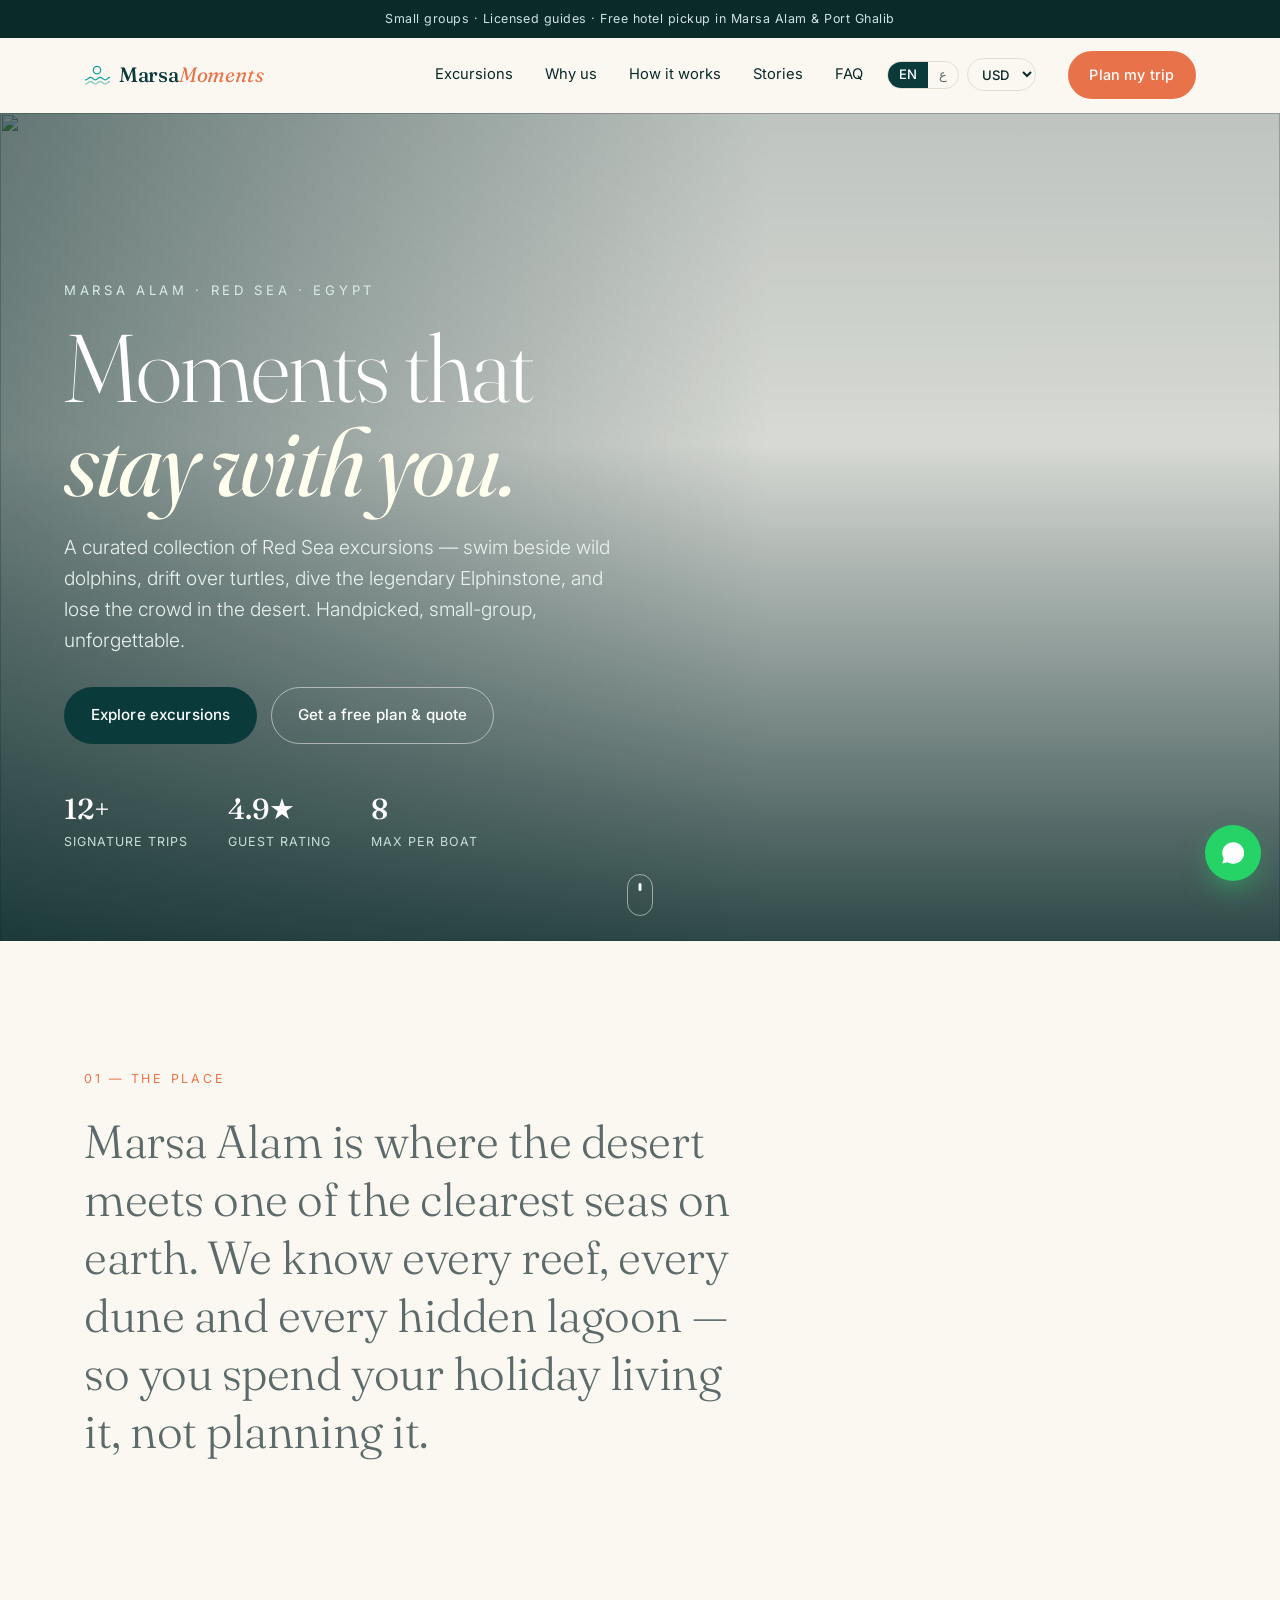
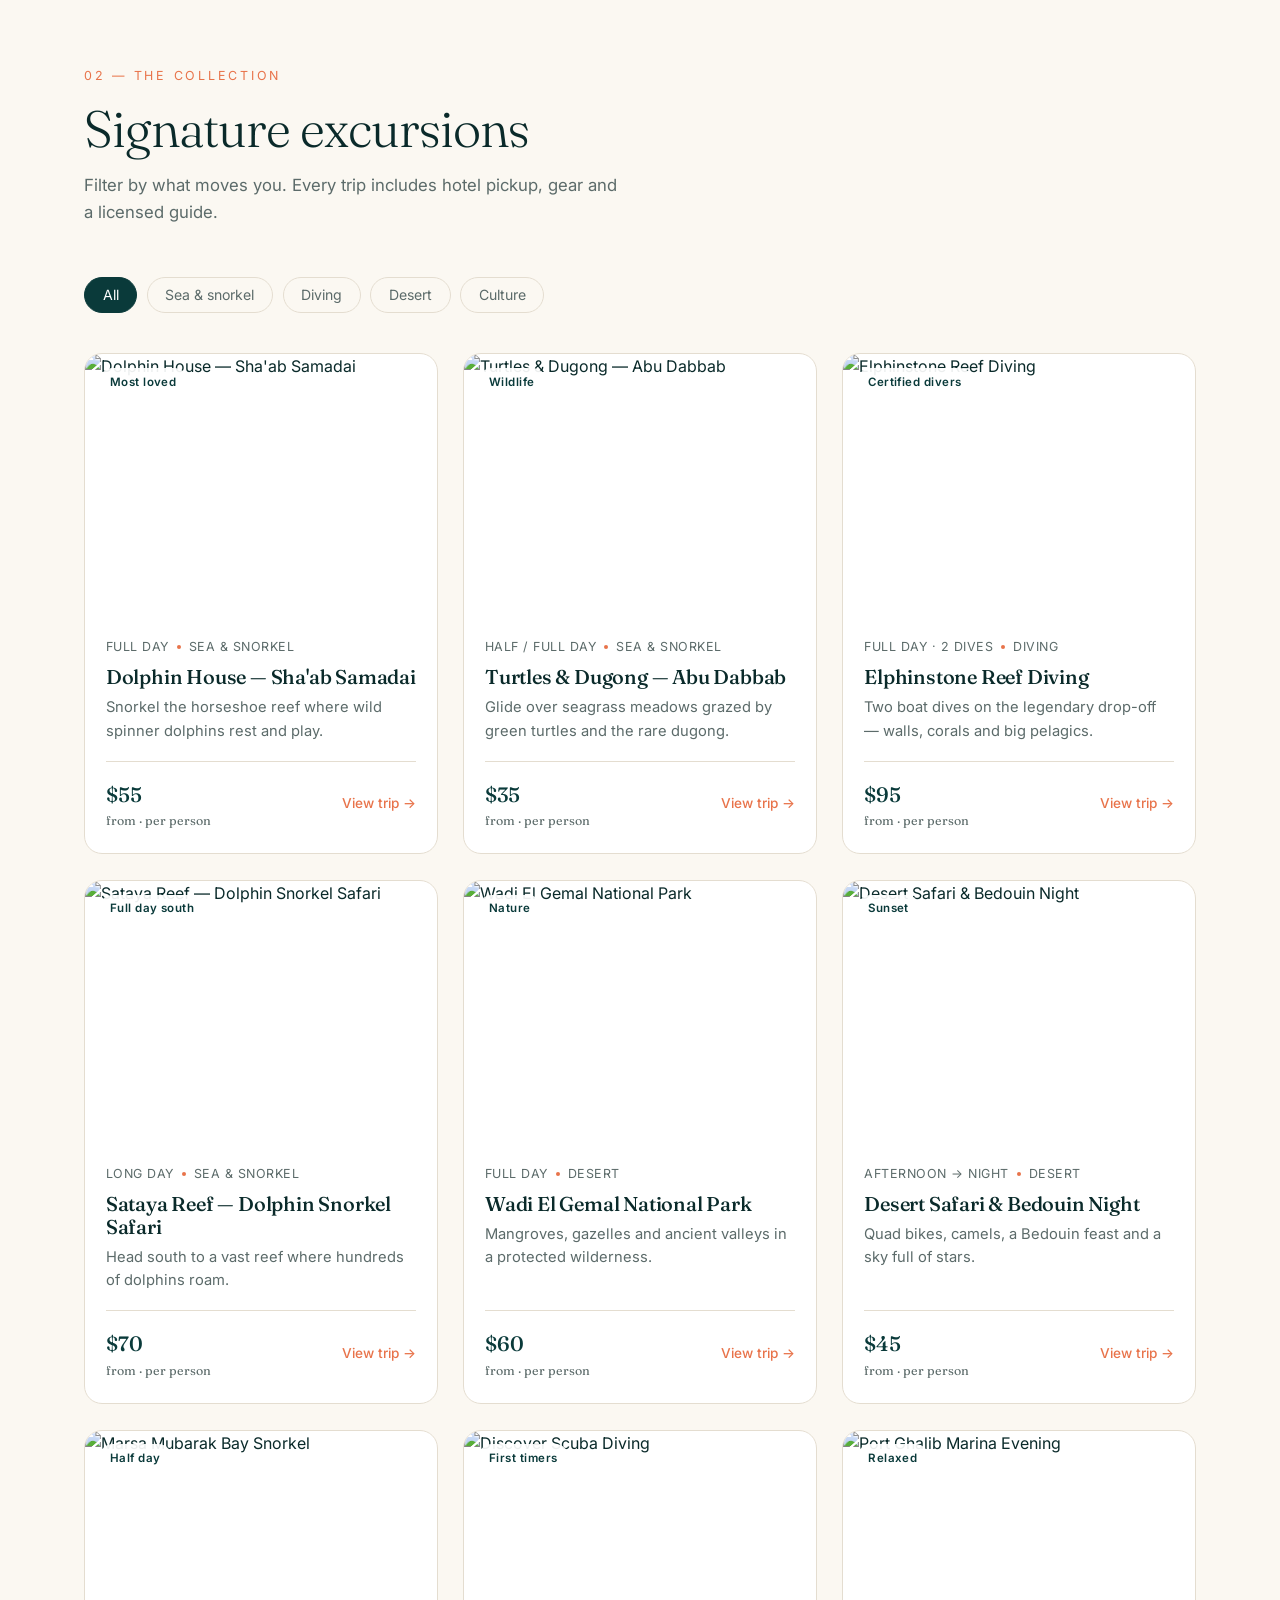
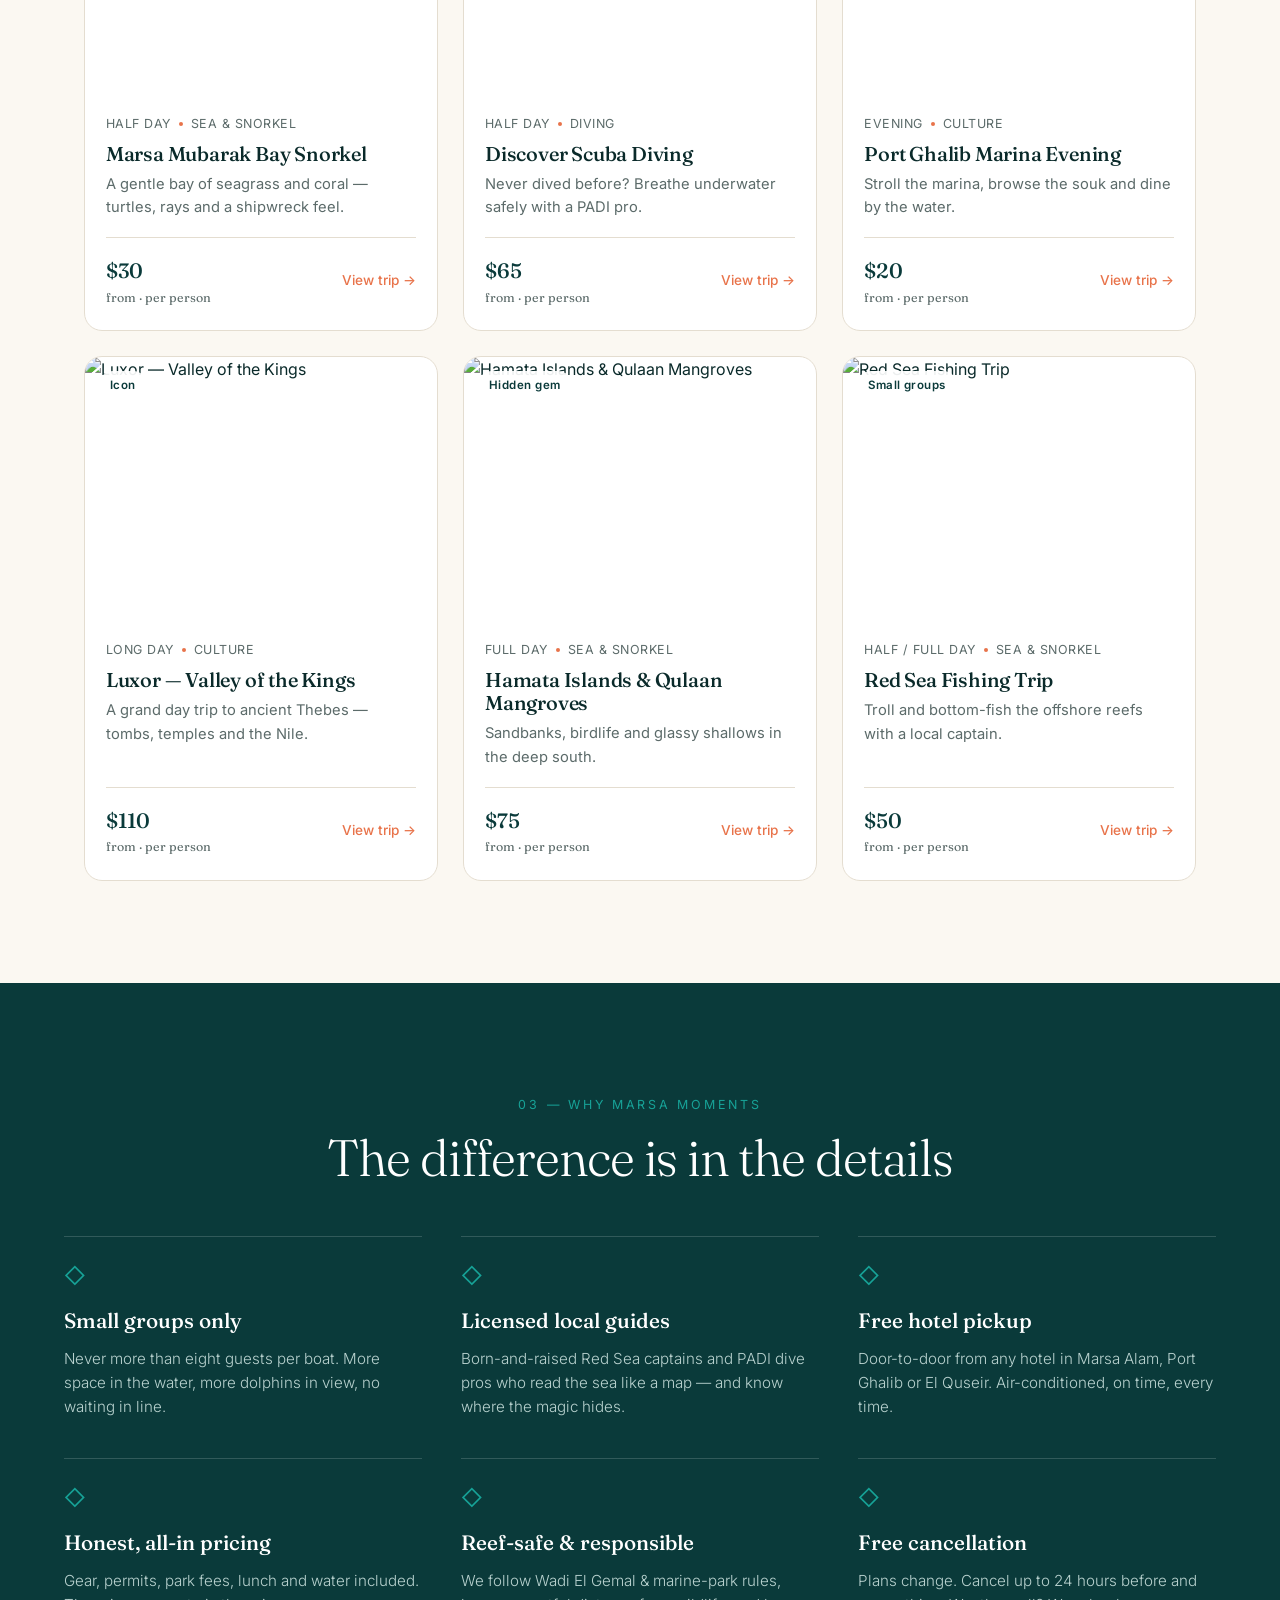
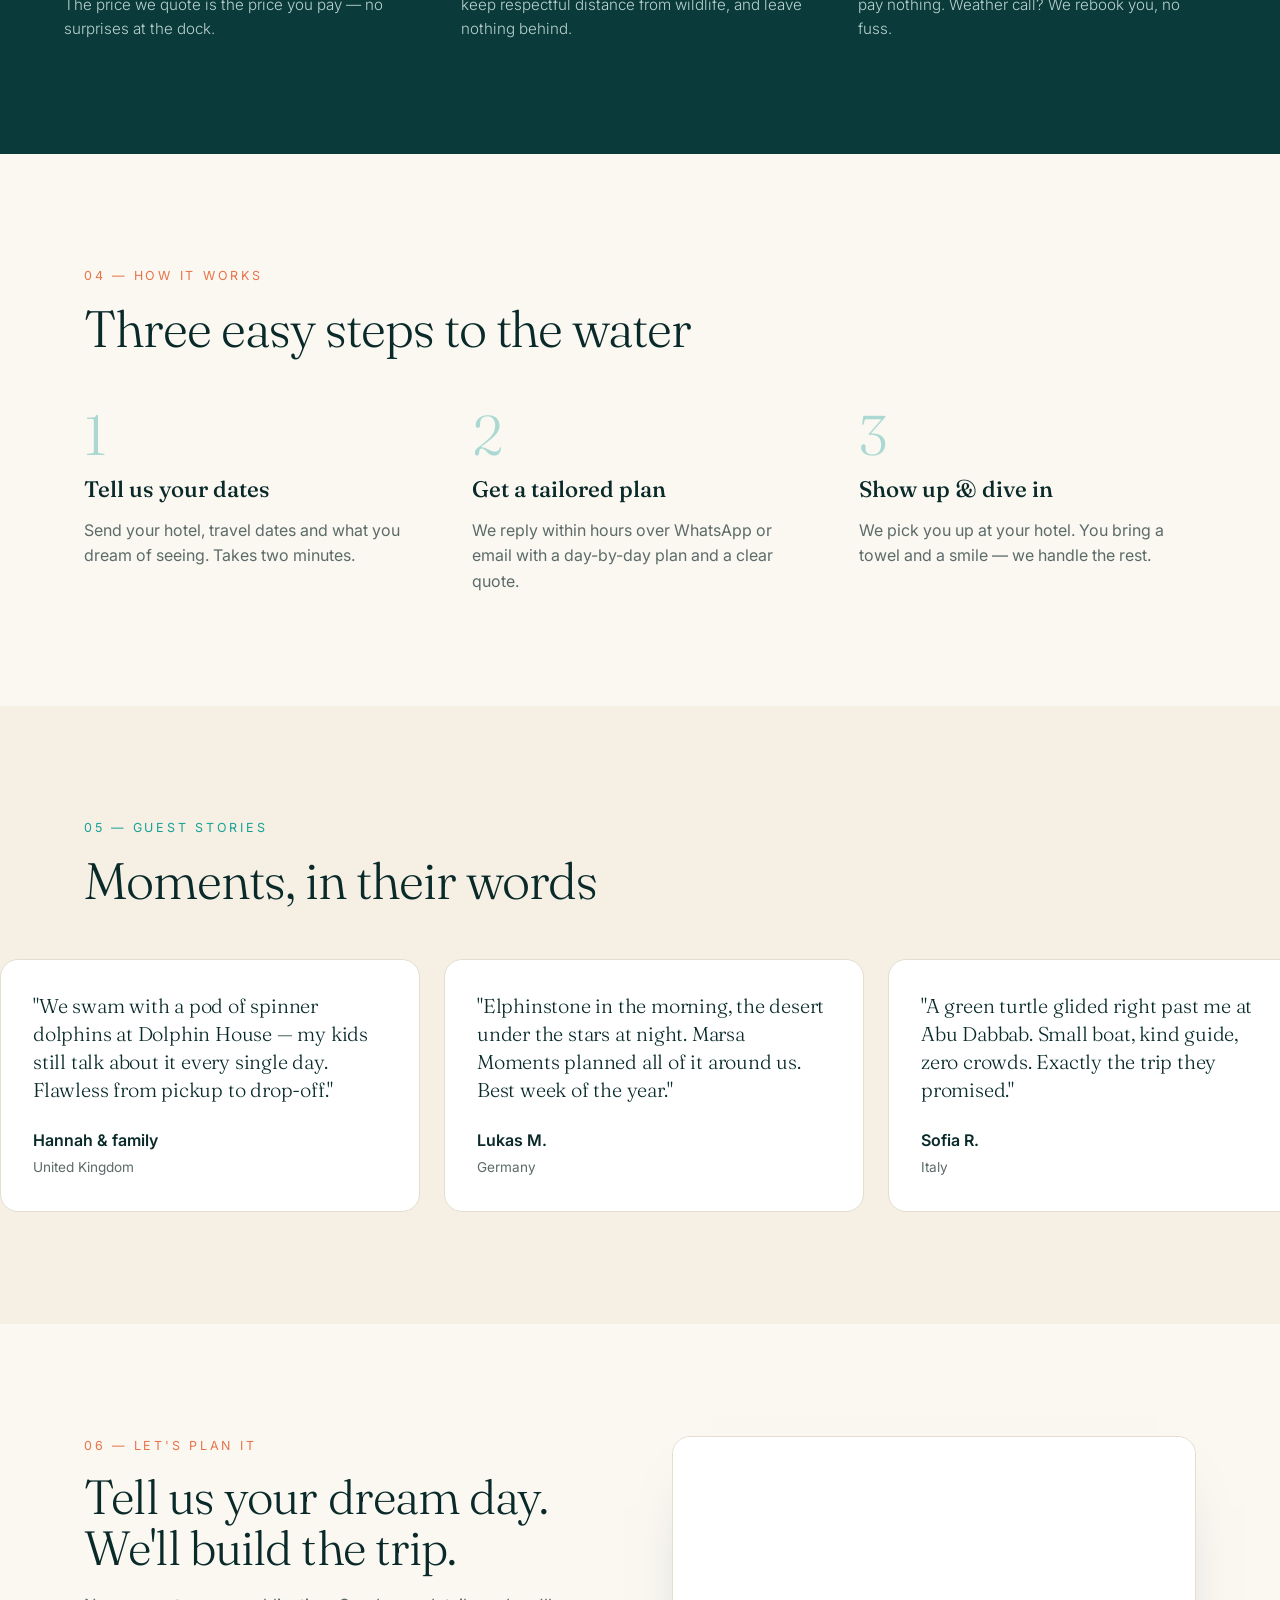
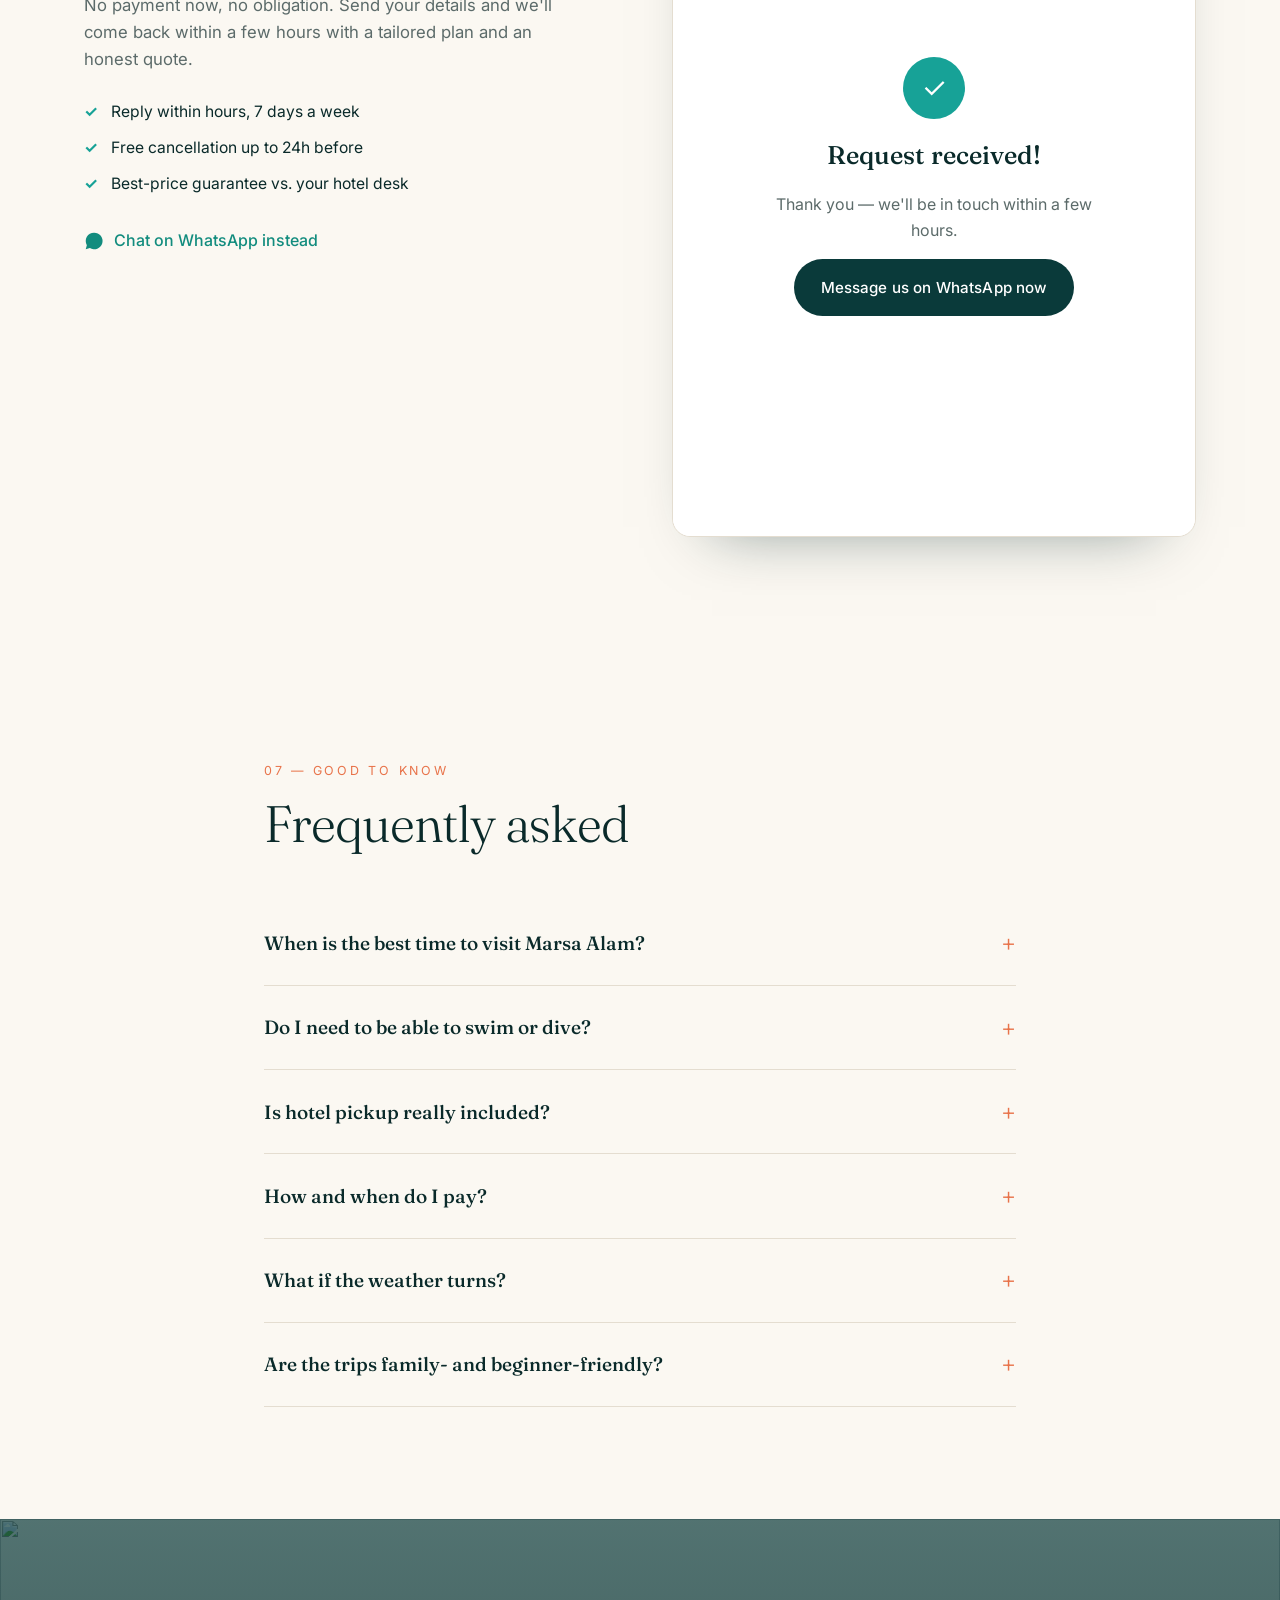
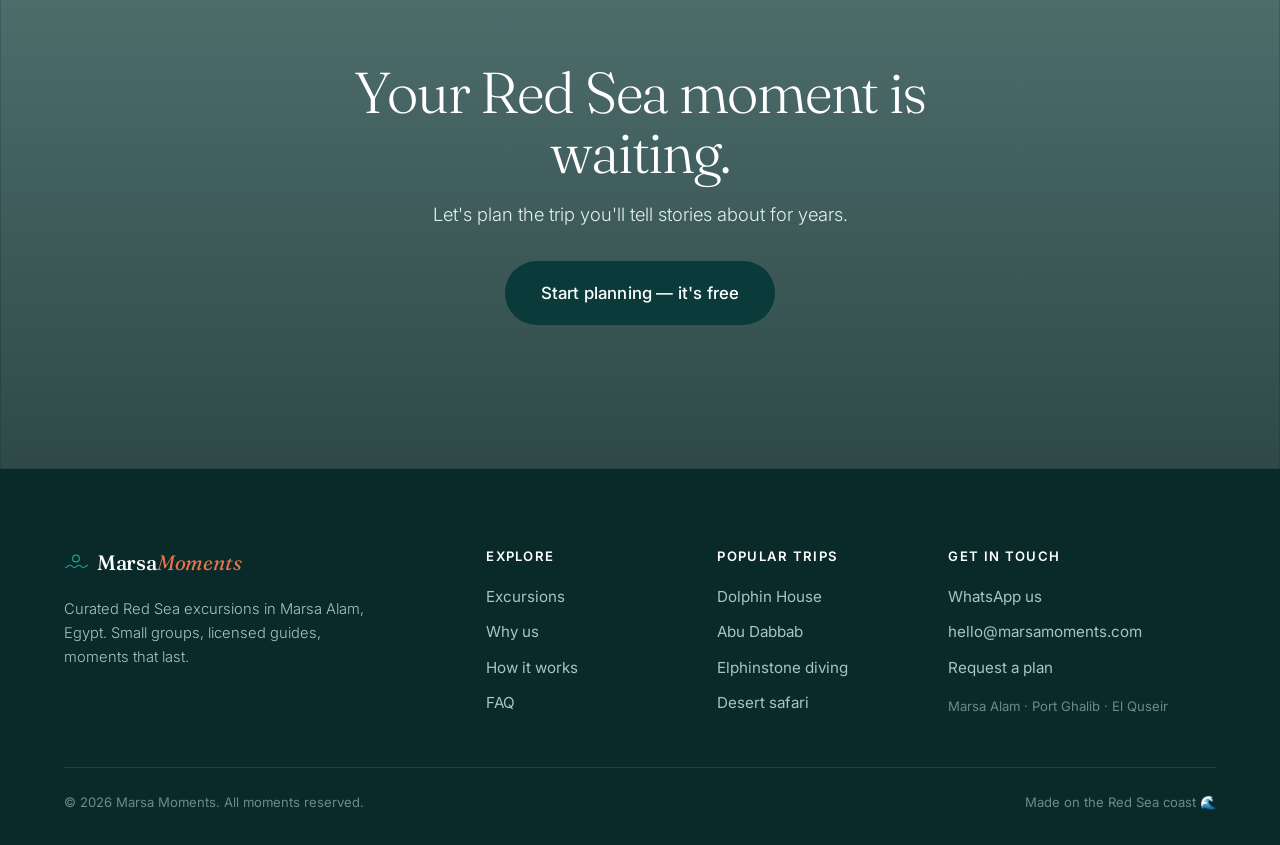
==== commit 3b434c40: "Add lead backend, EN/AR + currency, SEO tour pages, Pages deploy Major expansion of Marsa Moments ac" ====
--- a/index.html
+++ b/index.html
@@ -1,32 +1,54 @@
 <!DOCTYPE html>
-<html lang="en">
+<html lang="en" dir="ltr">
 <head>
   <meta charset="UTF-8" />
   <meta name="viewport" content="width=device-width, initial-scale=1.0" />
   <title>Marsa Moments — Red Sea Excursions in Marsa Alam</title>
   <meta name="description" content="Curated Red Sea excursions in Marsa Alam — swim with wild dolphins & sea turtles, dive Elphinstone, roam Wadi El Gemal and the desert. Small groups, licensed guides, hotel pickup." />
   <meta name="theme-color" content="#0a3a3a" />
-
-  <!-- Open Graph -->
+  <meta name="keywords" content="Marsa Alam excursions, Red Sea tours, Dolphin House, Abu Dabbab turtles, Elphinstone diving, Wadi El Gemal, desert safari, snorkeling Marsa Alam, Port Ghalib" />
+
+  <link rel="canonical" href="https://seifabas33-pixel.github.io/marsa-moments/" />
+  <link rel="alternate" hreflang="en" href="https://seifabas33-pixel.github.io/marsa-moments/" />
+  <link rel="alternate" hreflang="ar" href="https://seifabas33-pixel.github.io/marsa-moments/?lang=ar" />
+  <link rel="alternate" hreflang="x-default" href="https://seifabas33-pixel.github.io/marsa-moments/" />
+
+  <!-- Open Graph / Twitter -->
   <meta property="og:type" content="website" />
+  <meta property="og:site_name" content="Marsa Moments" />
   <meta property="og:title" content="Marsa Moments — Red Sea Excursions in Marsa Alam" />
   <meta property="og:description" content="Swim with wild dolphins & turtles, dive Elphinstone, roam the desert. Small groups, licensed guides, hotel pickup." />
+  <meta property="og:url" content="https://seifabas33-pixel.github.io/marsa-moments/" />
   <meta property="og:image" content="https://images.unsplash.com/photo-1544551763-46a013bb70d5?auto=format&fit=crop&w=1200&q=80" />
+  <meta name="twitter:card" content="summary_large_image" />
 
   <link rel="preconnect" href="https://fonts.googleapis.com" />
   <link rel="preconnect" href="https://fonts.gstatic.com" crossorigin />
-  <link href="https://fonts.googleapis.com/css2?family=Fraunces:ital,opsz,wght@0,9..144,300;0,9..144,400;0,9..144,500;0,9..144,600;1,9..144,400&family=Inter:wght@300;400;500;600&display=swap" rel="stylesheet" />
+  <link href="https://fonts.googleapis.com/css2?family=Fraunces:ital,opsz,wght@0,9..144,300;0,9..144,400;0,9..144,500;0,9..144,600;1,9..144,400&family=Inter:wght@300;400;500;600&family=Cairo:wght@300;400;500;600;700&display=swap" rel="stylesheet" />
   <link rel="stylesheet" href="styles/main.css" />
   <link rel="icon" href="assets/favicon.svg" type="image/svg+xml" />
+
+  <!-- Structured data: business -->
+  <script type="application/ld+json">
+  {
+    "@context": "https://schema.org",
+    "@type": "TravelAgency",
+    "name": "Marsa Moments",
+    "url": "https://seifabas33-pixel.github.io/marsa-moments/",
+    "description": "Curated Red Sea excursions in Marsa Alam, Egypt — dolphin & turtle snorkeling, Elphinstone diving, desert safaris and more. Small groups, licensed guides, free hotel pickup.",
+    "areaServed": ["Marsa Alam", "Port Ghalib", "El Quseir", "Red Sea", "Egypt"],
+    "knowsLanguage": ["en", "ar"],
+    "priceRange": "$$",
+    "image": "https://images.unsplash.com/photo-1544551763-46a013bb70d5?auto=format&fit=crop&w=1200&q=80"
+  }
+  </script>
 </head>
 <body>
 
-  <!-- ===== Announcement ===== -->
-  <div class="ribbon" id="ribbon">
-    <span>Small groups · Licensed guides · Free hotel pickup in Marsa Alam &amp; Port Ghalib</span>
-  </div>
-
-  <!-- ===== Nav ===== -->
+  <!-- Announcement -->
+  <div class="ribbon"><span data-i18n="ribbon">Small groups · Licensed guides · Free hotel pickup in Marsa Alam &amp; Port Ghalib</span></div>
+
+  <!-- Nav -->
   <header class="nav" id="nav">
     <div class="nav__inner">
       <a href="#top" class="brand" aria-label="Marsa Moments home">
@@ -41,382 +63,265 @@
       </a>
 
       <nav class="nav__links" aria-label="Primary">
-        <a href="#excursions">Excursions</a>
-        <a href="#why">Why us</a>
-        <a href="#how">How it works</a>
-        <a href="#stories">Stories</a>
-        <a href="#faq">FAQ</a>
+        <a href="#excursions" data-i18n="nav.excursions">Excursions</a>
+        <a href="#why" data-i18n="nav.why">Why us</a>
+        <a href="#how" data-i18n="nav.how">How it works</a>
+        <a href="#stories" data-i18n="nav.stories">Stories</a>
+        <a href="#faq" data-i18n="nav.faq">FAQ</a>
       </nav>
 
-      <a href="#book" class="btn btn--pill nav__cta">Plan my trip</a>
-      <button class="nav__burger" id="burger" aria-label="Open menu" aria-expanded="false">
-        <span></span><span></span>
-      </button>
+      <div class="switchers" data-switchers></div>
+      <a href="#book" class="btn btn--pill nav__cta" data-i18n="nav.cta">Plan my trip</a>
+      <button class="nav__burger" id="burger" aria-label="Menu" aria-expanded="false"><span></span><span></span></button>
     </div>
   </header>
 
-  <!-- ===== Mobile menu ===== -->
+  <!-- Mobile menu -->
   <div class="mobile-menu" id="mobileMenu">
-    <a href="#excursions">Excursions</a>
-    <a href="#why">Why us</a>
-    <a href="#how">How it works</a>
-    <a href="#stories">Stories</a>
-    <a href="#faq">FAQ</a>
-    <a href="#book" class="btn btn--pill">Plan my trip</a>
+    <a href="#excursions" data-i18n="nav.excursions">Excursions</a>
+    <a href="#why" data-i18n="nav.why">Why us</a>
+    <a href="#how" data-i18n="nav.how">How it works</a>
+    <a href="#stories" data-i18n="nav.stories">Stories</a>
+    <a href="#faq" data-i18n="nav.faq">FAQ</a>
+    <div class="switchers switchers--mobile" data-switchers></div>
+    <a href="#book" class="btn btn--pill" data-i18n="nav.cta">Plan my trip</a>
   </div>
 
   <main id="top">
 
-    <!-- ===== Hero ===== -->
+    <!-- Hero -->
     <section class="hero">
       <div class="hero__media" aria-hidden="true">
         <img src="https://images.unsplash.com/photo-1582967788606-a171c1080cb0?auto=format&fit=crop&w=2000&q=80" alt="" loading="eager" />
         <div class="hero__scrim"></div>
       </div>
-
       <div class="hero__content">
-        <p class="hero__eyebrow">Marsa Alam · Red Sea · Egypt</p>
-        <h1 class="hero__title">
-          Moments that<br /><em>stay with you.</em>
-        </h1>
-        <p class="hero__lede">
-          A curated collection of Red Sea excursions — swim beside wild dolphins,
-          drift over turtles, dive the legendary Elphinstone, and lose the crowd
-          in the desert. Handpicked, small-group, unforgettable.
-        </p>
+        <p class="hero__eyebrow" data-i18n="hero.eyebrow">Marsa Alam · Red Sea · Egypt</p>
+        <h1 class="hero__title"><span data-i18n="hero.title1">Moments that</span><br /><em data-i18n="hero.title2">stay with you.</em></h1>
+        <p class="hero__lede" data-i18n="hero.lede">A curated collection of Red Sea excursions — swim beside wild dolphins, drift over turtles, dive the legendary Elphinstone, and lose the crowd in the desert. Handpicked, small-group, unforgettable.</p>
         <div class="hero__actions">
-          <a href="#excursions" class="btn btn--solid">Explore excursions</a>
-          <a href="#book" class="btn btn--ghost">Get a free plan &amp; quote</a>
+          <a href="#excursions" class="btn btn--solid" data-i18n="hero.explore">Explore excursions</a>
+          <a href="#book" class="btn btn--ghost" data-i18n="hero.quote">Get a free plan &amp; quote</a>
         </div>
         <ul class="hero__stats">
-          <li><strong>12+</strong><span>signature trips</span></li>
-          <li><strong>4.9★</strong><span>guest rating</span></li>
-          <li><strong>8</strong><span>max per boat</span></li>
+          <li><strong>12+</strong><span data-i18n="hero.stat1">signature trips</span></li>
+          <li><strong>4.9★</strong><span data-i18n="hero.stat2">guest rating</span></li>
+          <li><strong>8</strong><span data-i18n="hero.stat3">max per boat</span></li>
         </ul>
       </div>
-
-      <a href="#excursions" class="hero__scroll" aria-label="Scroll to excursions">
-        <span></span>
-      </a>
-    </section>
-
-    <!-- ===== Intro strip ===== -->
+      <a href="#excursions" class="hero__scroll" aria-label="Scroll"><span></span></a>
+    </section>
+
+    <!-- Intro -->
     <section class="intro" id="intro">
-      <p class="intro__kicker">01 — The place</p>
-      <h2 class="intro__text">
-        Marsa Alam is where the desert meets one of the clearest seas on earth.
-        We know every reef, every dune and every hidden lagoon —
-        <span>so you spend your holiday living it, not planning it.</span>
-      </h2>
-    </section>
-
-    <!-- ===== Excursions ===== -->
+      <p class="intro__kicker" data-i18n="intro.kicker">01 — The place</p>
+      <h2 class="intro__text"><span data-i18n="intro.text">Marsa Alam is where the desert meets one of the clearest seas on earth. We know every reef, every dune and every hidden lagoon —</span> <span data-i18n="intro.text2">so you spend your holiday living it, not planning it.</span></h2>
+    </section>
+
+    <!-- Excursions -->
     <section class="collection" id="excursions">
       <div class="section-head">
-        <p class="section-head__kicker">02 — The collection</p>
-        <h2 class="section-head__title">Signature excursions</h2>
-        <p class="section-head__sub">Filter by what moves you. Every trip includes hotel pickup, gear and a licensed guide.</p>
-      </div>
-
+        <p class="section-head__kicker" data-i18n="coll.kicker">02 — The collection</p>
+        <h2 class="section-head__title" data-i18n="coll.title">Signature excursions</h2>
+        <p class="section-head__sub" data-i18n="coll.sub">Filter by what moves you. Every trip includes hotel pickup, gear and a licensed guide.</p>
+      </div>
       <div class="filters" id="filters" role="tablist" aria-label="Filter excursions">
-        <button class="chip is-active" data-filter="all">All</button>
-        <button class="chip" data-filter="sea">Sea &amp; snorkel</button>
-        <button class="chip" data-filter="dive">Diving</button>
-        <button class="chip" data-filter="desert">Desert</button>
-        <button class="chip" data-filter="culture">Culture</button>
-      </div>
-
-      <div class="grid" id="grid" aria-live="polite">
-        <!-- cards injected by scripts/main.js -->
-      </div>
-    </section>
-
-    <!-- ===== Why us ===== -->
+        <button class="chip is-active" data-filter="all" data-i18n="filter.all">All</button>
+        <button class="chip" data-filter="sea" data-i18n="filter.sea">Sea &amp; snorkel</button>
+        <button class="chip" data-filter="dive" data-i18n="filter.dive">Diving</button>
+        <button class="chip" data-filter="desert" data-i18n="filter.desert">Desert</button>
+        <button class="chip" data-filter="culture" data-i18n="filter.culture">Culture</button>
+      </div>
+      <div class="grid" id="grid" aria-live="polite"></div>
+    </section>
+
+    <!-- Why -->
     <section class="why" id="why">
       <div class="section-head section-head--light">
-        <p class="section-head__kicker">03 — Why Marsa Moments</p>
-        <h2 class="section-head__title">The difference is in the details</h2>
+        <p class="section-head__kicker" data-i18n="why.kicker">03 — Why Marsa Moments</p>
+        <h2 class="section-head__title" data-i18n="why.title">The difference is in the details</h2>
       </div>
       <div class="why__grid">
-        <article class="why__item">
-          <span class="why__num">◇</span>
-          <h3>Small groups only</h3>
-          <p>Never more than eight guests per boat. More space in the water, more dolphins in view, no waiting in line.</p>
-        </article>
-        <article class="why__item">
-          <span class="why__num">◇</span>
-          <h3>Licensed local guides</h3>
-          <p>Born-and-raised Red Sea captains and PADI dive pros who read the sea like a map — and know where the magic hides.</p>
-        </article>
-        <article class="why__item">
-          <span class="why__num">◇</span>
-          <h3>Free hotel pickup</h3>
-          <p>Door-to-door from any hotel in Marsa Alam, Port Ghalib or El Quseir. Air-conditioned, on time, every time.</p>
-        </article>
-        <article class="why__item">
-          <span class="why__num">◇</span>
-          <h3>Honest, all-in pricing</h3>
-          <p>Gear, permits, park fees, lunch and water included. The price we quote is the price you pay — no surprises at the dock.</p>
-        </article>
-        <article class="why__item">
-          <span class="why__num">◇</span>
-          <h3>Reef-safe &amp; responsible</h3>
-          <p>We follow Wadi El Gemal &amp; marine-park rules, keep respectful distance from wildlife, and leave nothing behind.</p>
-        </article>
-        <article class="why__item">
-          <span class="why__num">◇</span>
-          <h3>Free cancellation</h3>
-          <p>Plans change. Cancel up to 24 hours before and pay nothing. Weather call? We rebook you, no fuss.</p>
-        </article>
-      </div>
-    </section>
-
-    <!-- ===== How it works ===== -->
+        <article class="why__item"><span class="why__num">◇</span><h3 data-i18n="why.1t">Small groups only</h3><p data-i18n="why.1d">Never more than eight guests per boat.</p></article>
+        <article class="why__item"><span class="why__num">◇</span><h3 data-i18n="why.2t">Licensed local guides</h3><p data-i18n="why.2d">Born-and-raised Red Sea captains.</p></article>
+        <article class="why__item"><span class="why__num">◇</span><h3 data-i18n="why.3t">Free hotel pickup</h3><p data-i18n="why.3d">Door-to-door from any hotel.</p></article>
+        <article class="why__item"><span class="why__num">◇</span><h3 data-i18n="why.4t">Honest, all-in pricing</h3><p data-i18n="why.4d">Everything included.</p></article>
+        <article class="why__item"><span class="why__num">◇</span><h3 data-i18n="why.5t">Reef-safe &amp; responsible</h3><p data-i18n="why.5d">We follow marine-park rules.</p></article>
+        <article class="why__item"><span class="why__num">◇</span><h3 data-i18n="why.6t">Free cancellation</h3><p data-i18n="why.6d">Cancel up to 24 hours before.</p></article>
+      </div>
+    </section>
+
+    <!-- How -->
     <section class="how" id="how">
       <div class="section-head">
-        <p class="section-head__kicker">04 — How it works</p>
-        <h2 class="section-head__title">Three easy steps to the water</h2>
+        <p class="section-head__kicker" data-i18n="how.kicker">04 — How it works</p>
+        <h2 class="section-head__title" data-i18n="how.title">Three easy steps to the water</h2>
       </div>
       <ol class="steps">
-        <li class="step">
-          <span class="step__no">1</span>
-          <h3>Tell us your dates</h3>
-          <p>Send your hotel, travel dates and what you dream of seeing. Takes two minutes.</p>
-        </li>
-        <li class="step">
-          <span class="step__no">2</span>
-          <h3>Get a tailored plan</h3>
-          <p>We reply within hours over WhatsApp or email with a day-by-day plan and a clear quote.</p>
-        </li>
-        <li class="step">
-          <span class="step__no">3</span>
-          <h3>Show up &amp; dive in</h3>
-          <p>We pick you up at your hotel. You bring a towel and a smile — we handle the rest.</p>
-        </li>
+        <li class="step"><span class="step__no">1</span><h3 data-i18n="how.1t">Tell us your dates</h3><p data-i18n="how.1d">Send your hotel and travel dates.</p></li>
+        <li class="step"><span class="step__no">2</span><h3 data-i18n="how.2t">Get a tailored plan</h3><p data-i18n="how.2d">We reply within hours.</p></li>
+        <li class="step"><span class="step__no">3</span><h3 data-i18n="how.3t">Show up &amp; dive in</h3><p data-i18n="how.3d">We pick you up at your hotel.</p></li>
       </ol>
     </section>
 
-    <!-- ===== Stories / testimonials ===== -->
+    <!-- Stories -->
     <section class="stories" id="stories">
       <div class="section-head section-head--light">
-        <p class="section-head__kicker">05 — Guest stories</p>
-        <h2 class="section-head__title">Moments, in their words</h2>
-      </div>
-      <div class="stories__track" id="storiesTrack">
-        <figure class="quote">
-          <blockquote>"We swam with a pod of spinner dolphins at Dolphin House — my kids still talk about it every single day. Flawless from pickup to drop-off."</blockquote>
-          <figcaption><strong>Hannah &amp; family</strong><span>United Kingdom</span></figcaption>
-        </figure>
-        <figure class="quote">
-          <blockquote>"Elphinstone in the morning, the desert under the stars at night. Marsa Moments planned all of it around us. Best week of the year."</blockquote>
-          <figcaption><strong>Lukas M.</strong><span>Germany</span></figcaption>
-        </figure>
-        <figure class="quote">
-          <blockquote>"A green turtle glided right past me at Abu Dabbab. Small boat, kind guide, zero crowds. Exactly the trip they promised."</blockquote>
-          <figcaption><strong>Sofia R.</strong><span>Italy</span></figcaption>
-        </figure>
-        <figure class="quote">
-          <blockquote>"Booked three excursions over WhatsApp before we even landed. Everything was ready, on time and honestly priced. Rare these days."</blockquote>
-          <figcaption><strong>The Petrov family</strong><span>Czech Republic</span></figcaption>
-        </figure>
-      </div>
-    </section>
-
-    <!-- ===== Booking / lead form ===== -->
+        <p class="section-head__kicker" data-i18n="stories.kicker">05 — Guest stories</p>
+        <h2 class="section-head__title" data-i18n="stories.title">Moments, in their words</h2>
+      </div>
+      <div class="stories__track">
+        <figure class="quote"><blockquote>"We swam with a pod of spinner dolphins at Dolphin House — my kids still talk about it every single day. Flawless from pickup to drop-off."</blockquote><figcaption><strong>Hannah &amp; family</strong><span>United Kingdom</span></figcaption></figure>
+        <figure class="quote"><blockquote>"Elphinstone in the morning, the desert under the stars at night. Marsa Moments planned all of it around us. Best week of the year."</blockquote><figcaption><strong>Lukas M.</strong><span>Germany</span></figcaption></figure>
+        <figure class="quote"><blockquote>"A green turtle glided right past me at Abu Dabbab. Small boat, kind guide, zero crowds. Exactly the trip they promised."</blockquote><figcaption><strong>Sofia R.</strong><span>Italy</span></figcaption></figure>
+        <figure class="quote"><blockquote>"Booked three excursions over WhatsApp before we even landed. Everything was ready, on time and honestly priced. Rare these days."</blockquote><figcaption><strong>The Petrov family</strong><span>Czech Republic</span></figcaption></figure>
+      </div>
+    </section>
+
+    <!-- Booking -->
     <section class="book" id="book">
       <div class="book__inner">
         <div class="book__copy">
-          <p class="section-head__kicker">06 — Let's plan it</p>
-          <h2 class="book__title">Tell us your dream day.<br />We'll build the trip.</h2>
-          <p class="book__lede">
-            No payment now, no obligation. Send your details and we'll come back
-            within a few hours with a tailored plan and an honest quote.
-          </p>
+          <p class="section-head__kicker" data-i18n="book.kicker">06 — Let's plan it</p>
+          <h2 class="book__title"><span data-i18n="book.title1">Tell us your dream day.</span><br /><span data-i18n="book.title2">We'll build the trip.</span></h2>
+          <p class="book__lede" data-i18n="book.lede">No payment now, no obligation. Send your details and we'll come back within a few hours with a tailored plan and an honest quote.</p>
           <ul class="book__perks">
-            <li>Reply within hours, 7 days a week</li>
-            <li>Free cancellation up to 24h before</li>
-            <li>Best-price guarantee vs. your hotel desk</li>
+            <li data-i18n="book.perk1">Reply within hours, 7 days a week</li>
+            <li data-i18n="book.perk2">Free cancellation up to 24h before</li>
+            <li data-i18n="book.perk3">Best-price guarantee vs. your hotel desk</li>
           </ul>
           <a class="whatsapp-link" id="whatsappLink" href="#" target="_blank" rel="noopener">
             <svg viewBox="0 0 24 24" width="20" height="20" fill="currentColor" aria-hidden="true"><path d="M17.5 14.4c-.3-.2-1.7-.9-2-1-.3-.1-.5-.2-.7.1-.2.3-.8 1-.9 1.1-.2.2-.3.2-.6.1-.3-.2-1.2-.5-2.3-1.4-.9-.8-1.4-1.7-1.6-2-.2-.3 0-.5.1-.6.1-.1.3-.3.4-.5.1-.2.2-.3.3-.5.1-.2 0-.4 0-.5 0-.1-.7-1.6-.9-2.2-.2-.6-.5-.5-.7-.5h-.6c-.2 0-.5.1-.8.4-.3.3-1 1-1 2.5s1.1 2.9 1.2 3.1c.2.2 2.1 3.3 5.2 4.6.7.3 1.3.5 1.7.6.7.2 1.4.2 1.9.1.6-.1 1.7-.7 2-1.4.2-.7.2-1.2.2-1.4-.1-.1-.3-.2-.6-.3zM12 2a10 10 0 0 0-8.6 15l-1.3 4.8L7 20.5A10 10 0 1 0 12 2z"/></svg>
-            Chat on WhatsApp instead
+            <span data-i18n="book.wa">Chat on WhatsApp instead</span>
           </a>
         </div>
 
         <form class="book__form" id="leadForm" novalidate>
           <div class="field">
-            <label for="name">Full name</label>
-            <input type="text" id="name" name="name" autocomplete="name" required placeholder="Jane Traveller" />
+            <label for="name" data-i18n="form.name">Full name</label>
+            <input type="text" id="name" name="name" autocomplete="name" required data-i18n-ph="form.ph.name" />
             <small class="error" data-for="name"></small>
           </div>
-
           <div class="field-row">
-            <div class="field">
-              <label for="email">Email</label>
-              <input type="email" id="email" name="email" autocomplete="email" required placeholder="you@email.com" />
-              <small class="error" data-for="email"></small>
-            </div>
-            <div class="field">
-              <label for="phone">WhatsApp / phone</label>
+            <div class="field"><label for="email" data-i18n="form.email">Email</label>
+              <input type="email" id="email" name="email" autocomplete="email" required data-i18n-ph="form.ph.email" />
+              <small class="error" data-for="email"></small></div>
+            <div class="field"><label for="phone" data-i18n="form.phone">WhatsApp / phone</label>
               <input type="tel" id="phone" name="phone" autocomplete="tel" placeholder="+20 ..." />
-              <small class="error" data-for="phone"></small>
-            </div>
-          </div>
-
+              <small class="error" data-for="phone"></small></div>
+          </div>
           <div class="field-row">
-            <div class="field">
-              <label for="tour">Excursion of interest</label>
-              <select id="tour" name="tour">
-                <option value="Not sure yet — surprise me">Not sure yet — surprise me</option>
-              </select>
-            </div>
-            <div class="field">
-              <label for="guests">Guests</label>
-              <select id="guests" name="guests">
-                <option>1</option><option selected>2</option><option>3</option>
-                <option>4</option><option>5</option><option>6+</option>
-              </select>
-            </div>
-          </div>
-
+            <div class="field"><label for="tour" data-i18n="form.tour">Excursion of interest</label>
+              <select id="tour" name="tour"></select></div>
+            <div class="field"><label for="guests" data-i18n="form.guests">Guests</label>
+              <select id="guests" name="guests"><option>1</option><option selected>2</option><option>3</option><option>4</option><option>5</option><option>6+</option></select></div>
+          </div>
           <div class="field-row">
-            <div class="field">
-              <label for="dates">Travel dates</label>
-              <input type="text" id="dates" name="dates" placeholder="e.g. 12–19 Sept" />
-            </div>
-            <div class="field">
-              <label for="hotel">Hotel / area</label>
-              <input type="text" id="hotel" name="hotel" placeholder="e.g. Port Ghalib" />
-            </div>
-          </div>
-
+            <div class="field"><label for="dates" data-i18n="form.dates">Travel dates</label>
+              <input type="text" id="dates" name="dates" data-i18n-ph="form.ph.dates" /></div>
+            <div class="field"><label for="hotel" data-i18n="form.hotel">Hotel / area</label>
+              <input type="text" id="hotel" name="hotel" data-i18n-ph="form.ph.hotel" /></div>
+          </div>
           <div class="field">
-            <label for="message">Anything else? <span class="opt">(optional)</span></label>
-            <textarea id="message" name="message" rows="3" placeholder="Diving level, kids' ages, dream sightings..."></textarea>
-          </div>
-
-          <button type="submit" class="btn btn--solid btn--full" id="submitBtn">Send my request</button>
-          <p class="book__fineprint">We reply personally — never spam. Your details stay private.</p>
+            <label for="message"><span data-i18n="form.message">Anything else?</span> <span class="opt" data-i18n="form.optional">(optional)</span></label>
+            <textarea id="message" name="message" rows="3" data-i18n-ph="form.ph.message"></textarea>
+          </div>
+          <button type="submit" class="btn btn--solid btn--full" id="submitBtn" data-i18n="form.submit">Send my request</button>
+          <p class="book__fineprint" data-i18n="form.fineprint">We reply personally — never spam. Your details stay private.</p>
 
           <div class="form-success" id="formSuccess" hidden>
             <div class="form-success__mark">✓</div>
-            <h3>Request received!</h3>
-            <p id="successMsg">Thank you — we'll be in touch within a few hours. Want a faster answer?</p>
-            <a href="#" id="successWhatsapp" class="btn btn--solid" target="_blank" rel="noopener">Message us on WhatsApp now</a>
+            <h3 data-i18n="success.title">Request received!</h3>
+            <p id="successMsg">Thank you — we'll be in touch within a few hours.</p>
+            <a href="#" id="successWhatsapp" class="btn btn--solid" target="_blank" rel="noopener" data-i18n="success.wa">Message us on WhatsApp now</a>
           </div>
         </form>
       </div>
     </section>
 
-    <!-- ===== FAQ ===== -->
+    <!-- FAQ -->
     <section class="faq" id="faq">
       <div class="section-head">
-        <p class="section-head__kicker">07 — Good to know</p>
-        <h2 class="section-head__title">Frequently asked</h2>
-      </div>
-      <div class="faq__list" id="faqList">
-        <details class="faq__item">
-          <summary>When is the best time to visit Marsa Alam?</summary>
-          <p>The Red Sea is a year-round destination. Water sits around 24–29°C, warmest June–October. Winter (Nov–Feb) is mild, quieter and perfect for desert trips. Dolphins and turtles are seen all year.</p>
-        </details>
-        <details class="faq__item">
-          <summary>Do I need to be able to swim or dive?</summary>
-          <p>Snorkelling trips suit all levels — we provide life jackets and guides stay close. For diving, we offer everything from beginner "Discover Scuba" sessions to certified boat dives at Elphinstone.</p>
-        </details>
-        <details class="faq__item">
-          <summary>Is hotel pickup really included?</summary>
-          <p>Yes — free air-conditioned pickup and drop-off from any hotel in Marsa Alam, Port Ghalib and El Quseir. Staying further out? Just ask and we'll arrange it.</p>
-        </details>
-        <details class="faq__item">
-          <summary>How and when do I pay?</summary>
-          <p>Nothing upfront to enquire. Once your plan is confirmed you can pay cash on the day or by card/transfer in advance — whatever's easiest. Prices are per person unless noted.</p>
-        </details>
-        <details class="faq__item">
-          <summary>What if the weather turns?</summary>
-          <p>Safety first. If the captain calls off a sea trip we rebook you for another day or refund in full. Free cancellation applies up to 24 hours before any excursion.</p>
-        </details>
-        <details class="faq__item">
-          <summary>Are the trips family- and beginner-friendly?</summary>
-          <p>Absolutely. Many excursions are great for kids, and our guides adapt the pace to your group. Tell us the ages and comfort levels and we'll tailor the day.</p>
-        </details>
-      </div>
-    </section>
-
-    <!-- ===== Final CTA ===== -->
+        <p class="section-head__kicker" data-i18n="faq.kicker">07 — Good to know</p>
+        <h2 class="section-head__title" data-i18n="faq.title">Frequently asked</h2>
+      </div>
+      <div class="faq__list">
+        <details class="faq__item"><summary data-i18n="faq.1q">When is the best time to visit Marsa Alam?</summary><p data-i18n="faq.1a"></p></details>
+        <details class="faq__item"><summary data-i18n="faq.2q">Do I need to be able to swim or dive?</summary><p data-i18n="faq.2a"></p></details>
+        <details class="faq__item"><summary data-i18n="faq.3q">Is hotel pickup really included?</summary><p data-i18n="faq.3a"></p></details>
+        <details class="faq__item"><summary data-i18n="faq.4q">How and when do I pay?</summary><p data-i18n="faq.4a"></p></details>
+        <details class="faq__item"><summary data-i18n="faq.5q">What if the weather turns?</summary><p data-i18n="faq.5a"></p></details>
+        <details class="faq__item"><summary data-i18n="faq.6q">Are the trips family- and beginner-friendly?</summary><p data-i18n="faq.6a"></p></details>
+      </div>
+    </section>
+
+    <!-- Final CTA -->
     <section class="cta-final">
       <div class="cta-final__media" aria-hidden="true">
         <img src="https://images.unsplash.com/photo-1518877593221-1f28583780b4?auto=format&fit=crop&w=2000&q=80" alt="" loading="lazy" />
         <div class="cta-final__scrim"></div>
       </div>
       <div class="cta-final__content">
-        <h2>Your Red Sea moment is waiting.</h2>
-        <p>Let's plan the trip you'll tell stories about for years.</p>
-        <a href="#book" class="btn btn--solid btn--lg">Start planning — it's free</a>
+        <h2 data-i18n="cta.title">Your Red Sea moment is waiting.</h2>
+        <p data-i18n="cta.sub">Let's plan the trip you'll tell stories about for years.</p>
+        <a href="#book" class="btn btn--solid btn--lg" data-i18n="cta.btn">Start planning — it's free</a>
       </div>
     </section>
   </main>
 
-  <!-- ===== Footer ===== -->
+  <!-- Footer -->
   <footer class="footer" id="contact">
     <div class="footer__inner">
       <div class="footer__brand">
         <span class="brand brand--footer">
-          <span class="brand__mark" aria-hidden="true">
-            <svg viewBox="0 0 32 32" width="24" height="24" fill="none">
-              <path d="M2 22c3 0 3-3 6-3s3 3 6 3 3-3 6-3 3 3 6 3 3-3 6-3" stroke="currentColor" stroke-width="1.6" stroke-linecap="round"/>
-              <circle cx="16" cy="10" r="4.5" stroke="currentColor" stroke-width="1.6"/>
-            </svg>
-          </span>
+          <span class="brand__mark" aria-hidden="true"><svg viewBox="0 0 32 32" width="24" height="24" fill="none"><path d="M2 22c3 0 3-3 6-3s3 3 6 3 3-3 6-3 3 3 6 3 3-3 6-3" stroke="currentColor" stroke-width="1.6" stroke-linecap="round"/><circle cx="16" cy="10" r="4.5" stroke="currentColor" stroke-width="1.6"/></svg></span>
           <span class="brand__text">Marsa<em>Moments</em></span>
         </span>
-        <p>Curated Red Sea excursions in Marsa Alam, Egypt. Small groups, licensed guides, moments that last.</p>
-      </div>
-
+        <p data-i18n="footer.tagline">Curated Red Sea excursions in Marsa Alam, Egypt.</p>
+      </div>
       <div class="footer__col">
-        <h4>Explore</h4>
-        <a href="#excursions">Excursions</a>
-        <a href="#why">Why us</a>
-        <a href="#how">How it works</a>
-        <a href="#faq">FAQ</a>
-      </div>
-
+        <h4 data-i18n="footer.explore">Explore</h4>
+        <a href="#excursions" data-i18n="nav.excursions">Excursions</a>
+        <a href="#why" data-i18n="nav.why">Why us</a>
+        <a href="#how" data-i18n="nav.how">How it works</a>
+        <a href="#faq" data-i18n="nav.faq">FAQ</a>
+      </div>
       <div class="footer__col">
-        <h4>Popular trips</h4>
-        <a href="#excursions">Dolphin House</a>
-        <a href="#excursions">Turtles at Abu Dabbab</a>
-        <a href="#excursions">Elphinstone diving</a>
-        <a href="#excursions">Desert safari</a>
-      </div>
-
+        <h4 data-i18n="footer.popular">Popular trips</h4>
+        <a href="tours/dolphin-house.html">Dolphin House</a>
+        <a href="tours/abu-dabbab-turtles.html">Abu Dabbab</a>
+        <a href="tours/elphinstone-dive.html">Elphinstone diving</a>
+        <a href="tours/desert-safari.html">Desert safari</a>
+      </div>
       <div class="footer__col">
-        <h4>Get in touch</h4>
-        <a id="footerWhatsapp" href="#" target="_blank" rel="noopener">WhatsApp us</a>
+        <h4 data-i18n="footer.contact">Get in touch</h4>
+        <a id="footerWhatsapp" href="#" target="_blank" rel="noopener" data-i18n="footer.wa">WhatsApp us</a>
         <a href="mailto:hello@marsamoments.com">hello@marsamoments.com</a>
-        <a href="#book">Request a plan</a>
-        <span class="footer__meta">Marsa Alam · Port Ghalib · El Quseir</span>
+        <a href="#book" data-i18n="footer.request">Request a plan</a>
+        <span class="footer__meta" data-i18n="footer.area">Marsa Alam · Port Ghalib · El Quseir</span>
       </div>
     </div>
     <div class="footer__bar">
-      <span>© <span id="year"></span> Marsa Moments. All moments reserved.</span>
-      <span>Made on the Red Sea coast 🌊</span>
+      <span>© <span id="year"></span> Marsa Moments. <span data-i18n="footer.rights">All moments reserved.</span></span>
+      <span data-i18n="footer.made">Made on the Red Sea coast 🌊</span>
     </div>
   </footer>
 
-  <!-- Floating WhatsApp -->
-  <a class="fab" id="fabWhatsapp" href="#" target="_blank" rel="noopener" aria-label="Chat on WhatsApp">
+  <a class="fab" id="fabWhatsapp" href="#" target="_blank" rel="noopener" aria-label="WhatsApp">
     <svg viewBox="0 0 24 24" width="26" height="26" fill="currentColor" aria-hidden="true"><path d="M17.5 14.4c-.3-.2-1.7-.9-2-1-.3-.1-.5-.2-.7.1-.2.3-.8 1-.9 1.1-.2.2-.3.2-.6.1-.3-.2-1.2-.5-2.3-1.4-.9-.8-1.4-1.7-1.6-2-.2-.3 0-.5.1-.6.1-.1.3-.3.4-.5.1-.2.2-.3.3-.5.1-.2 0-.4 0-.5 0-.1-.7-1.6-.9-2.2-.2-.6-.5-.5-.7-.5h-.6c-.2 0-.5.1-.8.4-.3.3-1 1-1 2.5s1.1 2.9 1.2 3.1c.2.2 2.1 3.3 5.2 4.6.7.3 1.3.5 1.7.6.7.2 1.4.2 1.9.1.6-.1 1.7-.7 2-1.4.2-.7.2-1.2.2-1.4-.1-.1-.3-.2-.6-.3zM12 2a10 10 0 0 0-8.6 15l-1.3 4.8L7 20.5A10 10 0 1 0 12 2z"/></svg>
   </a>
 
-  <!-- Excursion detail modal -->
+  <!-- Modal -->
   <div class="modal" id="modal" hidden>
     <div class="modal__backdrop" data-close></div>
     <div class="modal__panel" role="dialog" aria-modal="true" aria-labelledby="modalTitle">
       <button class="modal__close" data-close aria-label="Close">×</button>
-      <div class="modal__body" id="modalBody"><!-- injected --></div>
+      <div class="modal__body" id="modalBody"></div>
     </div>
   </div>
 
   <script src="scripts/data.js"></script>
+  <script src="scripts/i18n.js"></script>
   <script src="scripts/main.js"></script>
 </body>
 </html>
--- a/styles/main.css
+++ b/styles/main.css
@@ -452,3 +452,118 @@
   * { animation-duration: .001ms !important; transition-duration: .001ms !important; scroll-behavior: auto !important; }
   .hero__media img { animation: none; }
 }
+
+/* ============================================================
+   Language & currency switchers
+   ============================================================ */
+.switchers { display: flex; align-items: center; gap: .5rem; }
+.lang-switch { display: inline-flex; border: 1px solid var(--line); border-radius: 100px; overflow: hidden; }
+.lang-switch button {
+  font-family: var(--sans); font-size: .82rem; font-weight: 500;
+  padding: .4rem .7rem; border: 0; background: transparent; color: var(--muted); cursor: pointer;
+  transition: background .25s var(--ease), color .25s var(--ease); line-height: 1;
+}
+.lang-switch button.is-active { background: var(--deep); color: #fff; }
+.cur-switch select {
+  font-family: var(--sans); font-size: .82rem; font-weight: 500; color: var(--ink);
+  padding: .4rem .6rem; border: 1px solid var(--line); border-radius: 100px; background: transparent; cursor: pointer;
+}
+.cur-switch select:focus { outline: none; border-color: var(--lagoon); }
+.switchers--mobile { margin: .5rem 0; }
+.switchers--mobile .lang-switch button { font-size: 1rem; padding: .5rem 1rem; }
+.switchers--mobile .cur-switch select { font-size: 1rem; padding: .5rem 1rem; }
+
+.btn--dark { color: var(--deep); border-color: var(--line); }
+.btn--dark:hover { background: var(--sand); border-color: var(--sea); transform: translateY(-2px); }
+
+/* ============================================================
+   RTL (Arabic)
+   ============================================================ */
+html[lang="ar"] { --serif: "Cairo", "Segoe UI", Tahoma, sans-serif; --sans: "Cairo", "Segoe UI", Tahoma, sans-serif; }
+html[lang="ar"] .hero__title,
+html[lang="ar"] .section-head__title,
+html[lang="ar"] .intro__text,
+html[lang="ar"] .book__title,
+html[lang="ar"] .modal__title,
+html[lang="ar"] .card__title,
+html[lang="ar"] .quote blockquote { font-weight: 500; letter-spacing: 0; }
+
+[dir="rtl"] .hero__scrim { background:
+  linear-gradient(180deg, rgba(10,42,42,.25) 0%, rgba(10,42,42,.15) 40%, rgba(10,42,42,.85) 100%),
+  linear-gradient(270deg, rgba(10,42,42,.5), transparent 60%); }
+[dir="rtl"] .card__tag { left: auto; right: .85rem; }
+[dir="rtl"] .modal__hero-tag { left: auto; right: 1.2rem; }
+[dir="rtl"] .modal__close { right: auto; left: .8rem; }
+[dir="rtl"] .fab { right: auto; left: 1.2rem; }
+[dir="rtl"] .book__perks li,
+[dir="rtl"] .modal__list li { padding-left: 0; padding-right: 1.7rem; }
+[dir="rtl"] .book__perks li::before { left: auto; right: 0; }
+[dir="rtl"] .modal__list li::before { left: auto; right: 0; }
+[dir="rtl"] .nav__links a::after { left: auto; right: 0; }
+[dir="rtl"] .card__cta,
+[dir="rtl"] .cta-final__content .btn,
+[dir="rtl"] .hero__scroll { /* arrows read naturally; leave text flow to dir */ }
+[dir="rtl"] .stories__track { direction: rtl; }
+[dir="rtl"] .faq__item summary { text-align: right; }
+
+/* ============================================================
+   Individual tour pages
+   ============================================================ */
+.tour { max-width: var(--maxw); margin: 0 auto; padding: clamp(1.5rem, 4vw, 3rem) var(--pad) clamp(4rem, 8vw, 6rem); }
+.tour__crumb { font-size: .88rem; color: var(--muted); margin-bottom: 1.5rem; }
+.tour__crumb a { color: var(--sea); }
+.tour__crumb a:hover { color: var(--coral); }
+
+.tour__hero { border-radius: var(--radius); overflow: hidden; margin-bottom: clamp(1.5rem, 4vw, 2.5rem); position: relative; }
+.tour__hero-media { position: relative; aspect-ratio: 21/9; }
+.tour__hero-media img { width: 100%; height: 100%; object-fit: cover; }
+.tour__hero-scrim { position: absolute; inset: 0; background: linear-gradient(180deg, rgba(10,42,42,.05) 40%, rgba(10,42,42,.8)); }
+.tour__hero-tag { position: absolute; top: 1.1rem; left: 1.1rem; background: rgba(255,255,255,.92); color: var(--deep); font-size: .78rem; font-weight: 600; padding: .35rem .8rem; border-radius: 100px; }
+.tour__hero-copy { position: absolute; left: 0; right: 0; bottom: 0; padding: clamp(1.2rem, 3vw, 2.2rem); color: #fff; }
+.tour__hero-copy h1 { font-family: var(--serif); font-weight: 400; font-size: clamp(1.8rem, 4.5vw, 3.2rem); line-height: 1.05; letter-spacing: -.02em; margin-bottom: .8rem; }
+.tour__meta { display: flex; flex-wrap: wrap; gap: 1.2rem; font-size: .92rem; color: #e3f0ee; }
+.tour__meta b { color: #fff; }
+
+.tour__grid { display: grid; grid-template-columns: 1fr 340px; gap: clamp(1.5rem, 4vw, 3rem); align-items: start; }
+.tour__long { font-size: 1.12rem; color: #3a4a49; line-height: 1.7; margin-bottom: 2rem; }
+.tour__cols { display: grid; grid-template-columns: 1fr 1fr; gap: 2rem; }
+.tour__cols h2 { font-size: .8rem; letter-spacing: .1em; text-transform: uppercase; color: var(--coral); margin-bottom: 1rem; }
+.tour__list { list-style: none; display: flex; flex-direction: column; gap: .6rem; }
+.tour__list li { position: relative; padding-left: 1.6rem; font-size: .96rem; }
+.tour__list li::before { content: "✓"; position: absolute; left: 0; color: var(--lagoon); font-weight: 700; }
+.tour__list--tags li::before { content: "◆"; color: var(--coral); font-size: .72rem; top: .2rem; }
+[dir="rtl"] .tour__list li { padding-left: 0; padding-right: 1.6rem; }
+[dir="rtl"] .tour__list li::before { left: auto; right: 0; }
+
+.tour__card { background: var(--cloud); border: 1px solid var(--line); border-radius: var(--radius); padding: 1.6rem; position: sticky; top: 90px; box-shadow: 0 30px 60px -45px rgba(10,42,42,.5); }
+.tour__price { margin-bottom: 1.2rem; font-family: var(--serif); }
+.tour__price b { font-size: 2rem; color: var(--deep); }
+.tour__price span { font-size: .85rem; color: var(--muted); }
+.tour__card .btn { margin-bottom: .7rem; }
+.tour__assure { list-style: none; margin-top: 1rem; padding-top: 1.2rem; border-top: 1px solid var(--line); display: flex; flex-direction: column; gap: .6rem; }
+.tour__assure li { position: relative; padding-left: 1.5rem; font-size: .88rem; color: var(--muted); }
+.tour__assure li::before { content: "✓"; position: absolute; left: 0; color: var(--lagoon); font-weight: 700; }
+[dir="rtl"] .tour__assure li { padding-left: 0; padding-right: 1.5rem; }
+[dir="rtl"] .tour__assure li::before { left: auto; right: 0; }
+
+.tour__related { margin-top: clamp(3rem, 7vw, 5rem); }
+.tour__related-title { font-family: var(--serif); font-weight: 400; font-size: clamp(1.5rem, 3vw, 2.2rem); margin-bottom: 1.5rem; letter-spacing: -.01em; }
+.rel-grid { display: grid; grid-template-columns: repeat(auto-fill, minmax(240px, 1fr)); gap: 1.2rem; }
+.rel-card { border: 1px solid var(--line); border-radius: var(--radius); overflow: hidden; background: var(--cloud); transition: transform .35s var(--ease), box-shadow .35s var(--ease); }
+.rel-card:hover { transform: translateY(-5px); box-shadow: 0 22px 44px -26px rgba(10,42,42,.4); }
+.rel-card__media { aspect-ratio: 4/3; overflow: hidden; }
+.rel-card__media img { width: 100%; height: 100%; object-fit: cover; transition: transform .6s var(--ease); }
+.rel-card:hover .rel-card__media img { transform: scale(1.05); }
+.rel-card__body { padding: 1rem 1.1rem 1.2rem; }
+.rel-card__dur { font-size: .74rem; letter-spacing: .05em; text-transform: uppercase; color: var(--muted); }
+.rel-card__body h3 { font-family: var(--serif); font-weight: 500; font-size: 1.1rem; margin: .3rem 0 .5rem; line-height: 1.15; }
+.rel-card__price { font-family: var(--serif); font-weight: 500; color: var(--deep); }
+
+@media (max-width: 860px) {
+  .tour__grid { grid-template-columns: 1fr; }
+  .tour__card { position: static; }
+}
+@media (max-width: 520px) {
+  .tour__cols { grid-template-columns: 1fr; }
+  .tour__hero-media { aspect-ratio: 4/3; }
+}
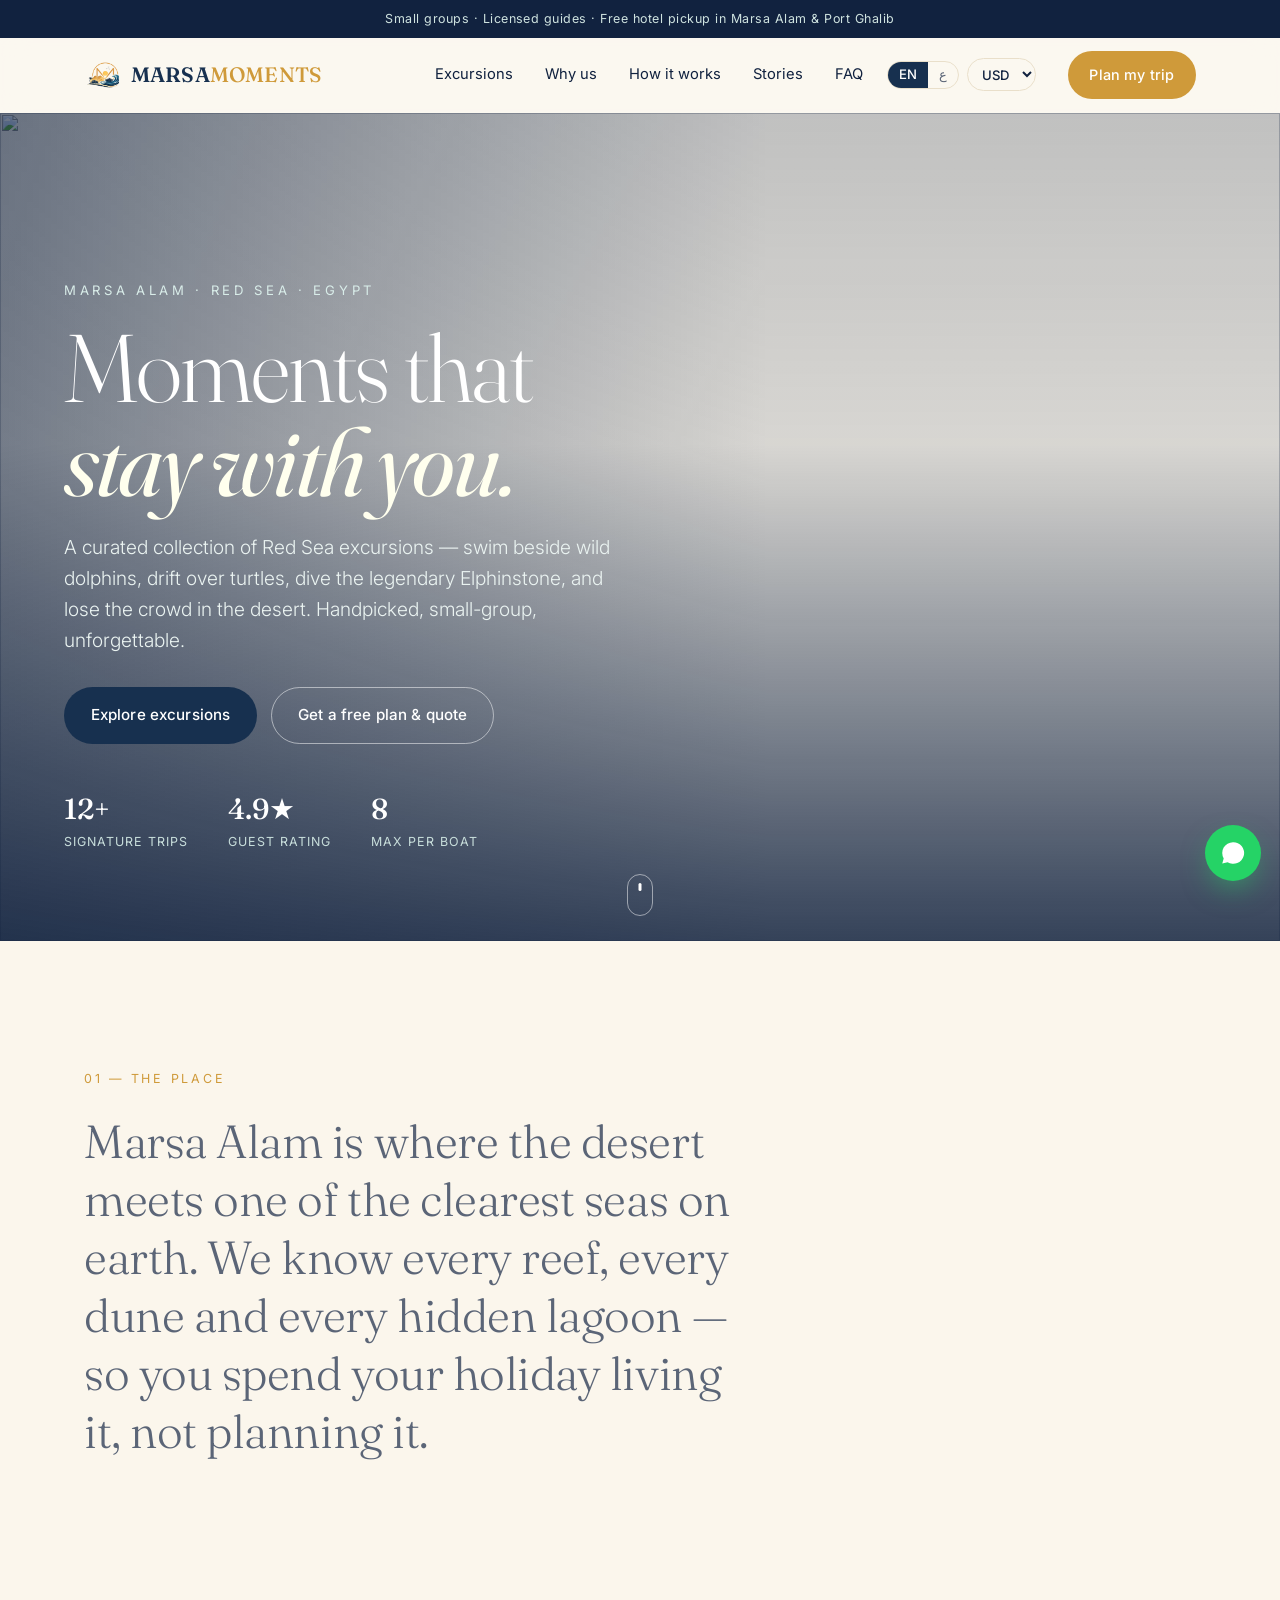
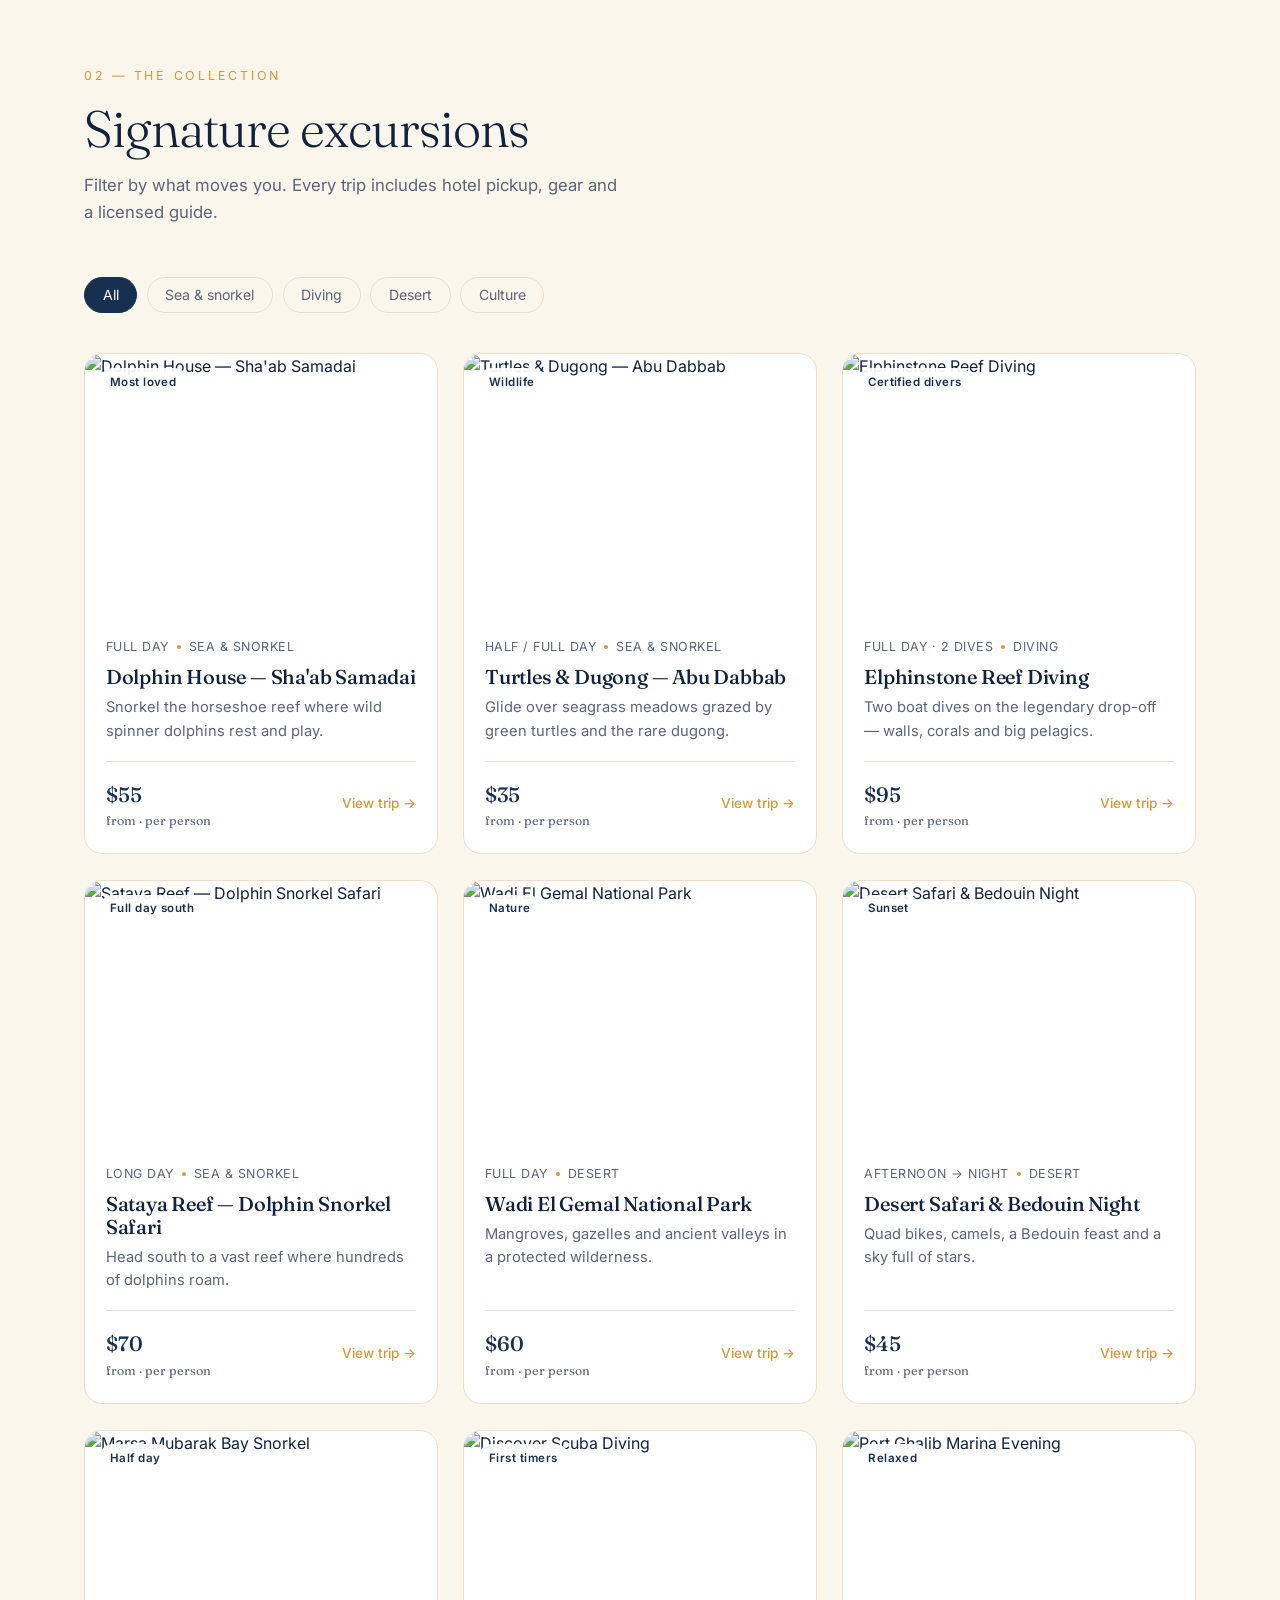
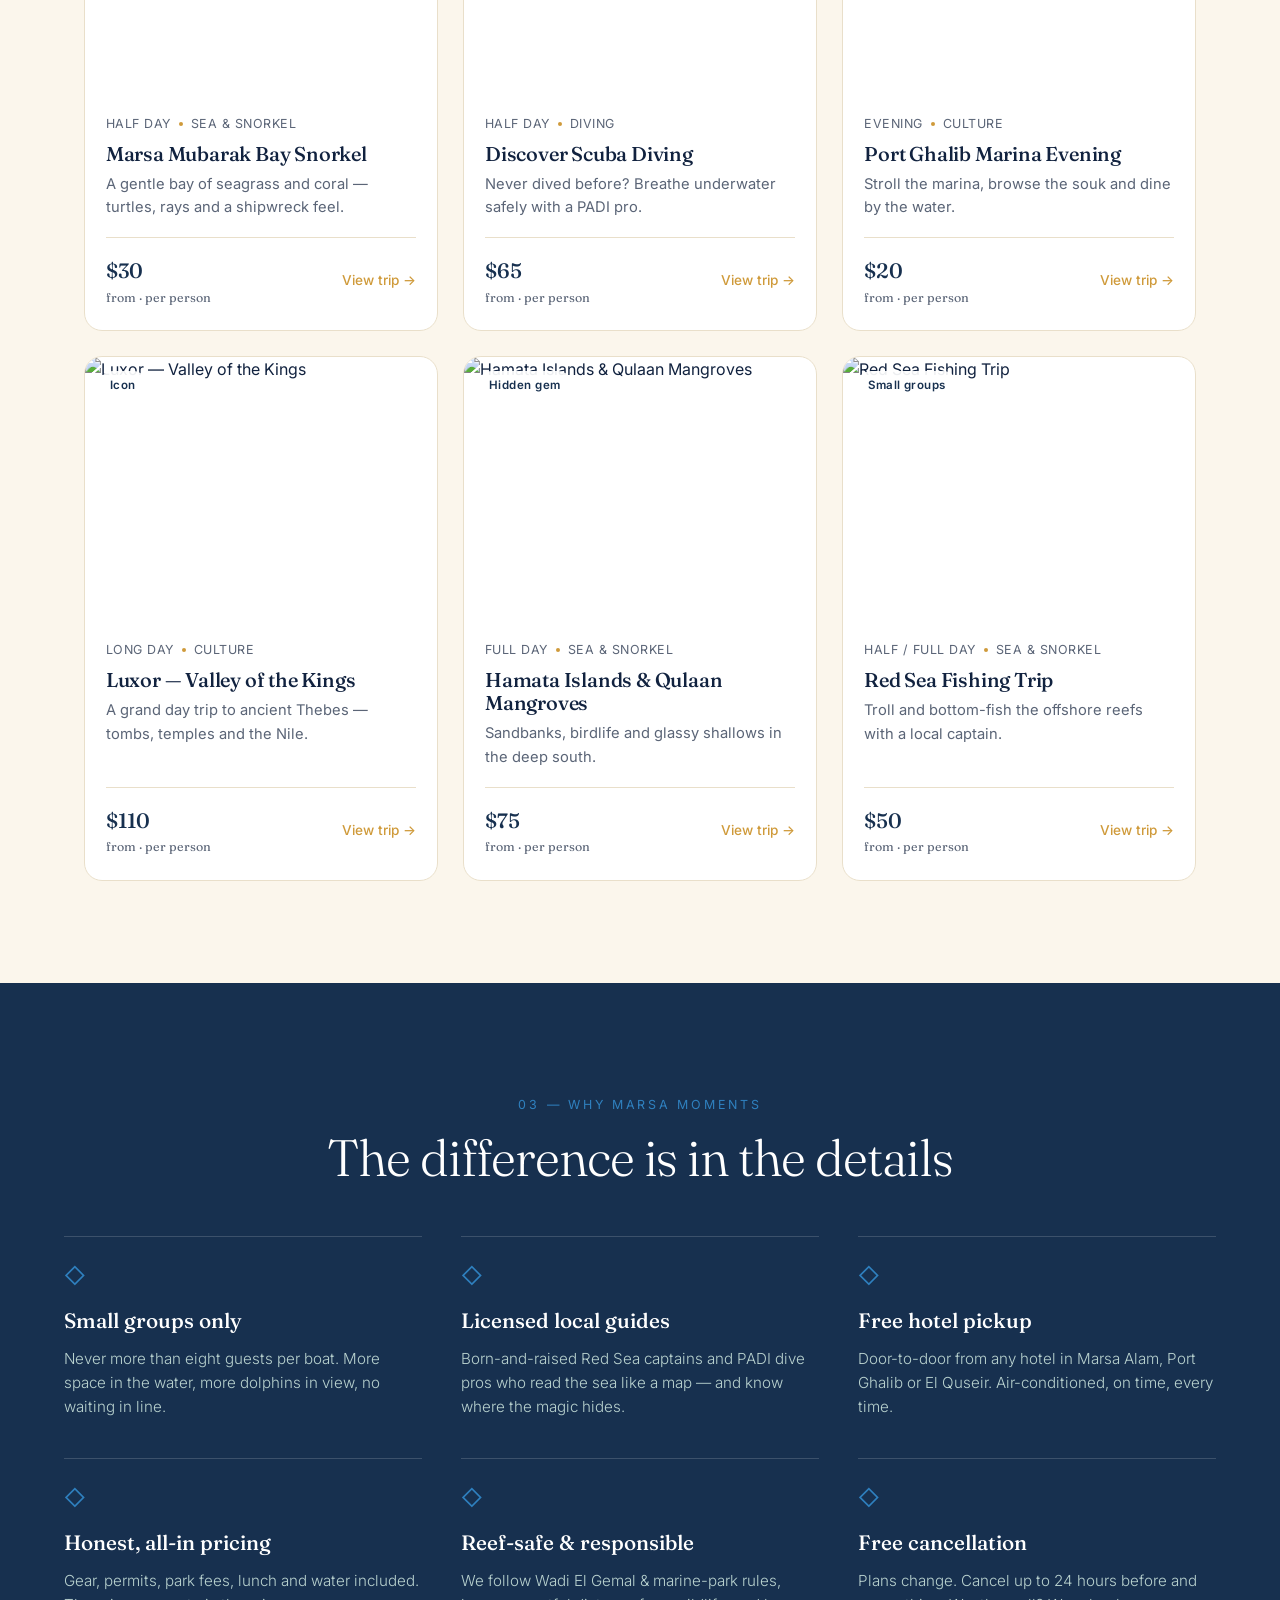
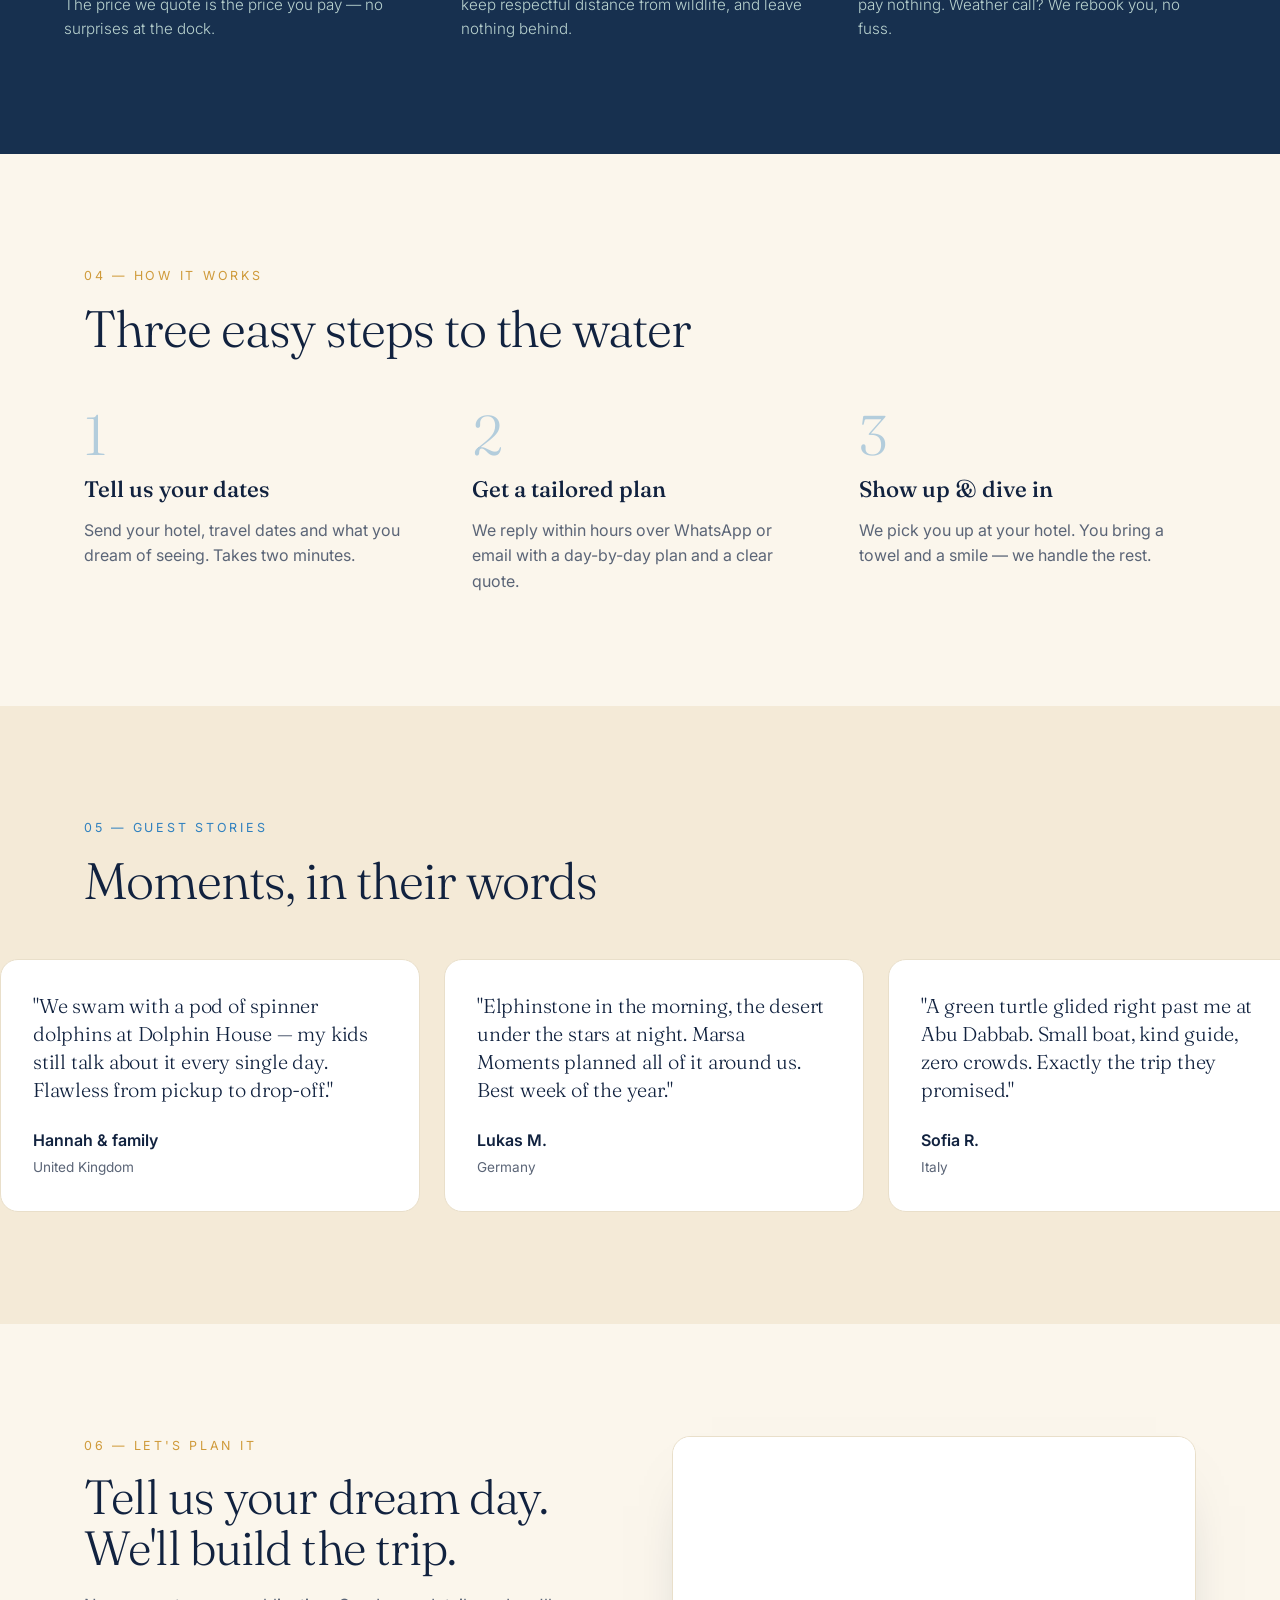
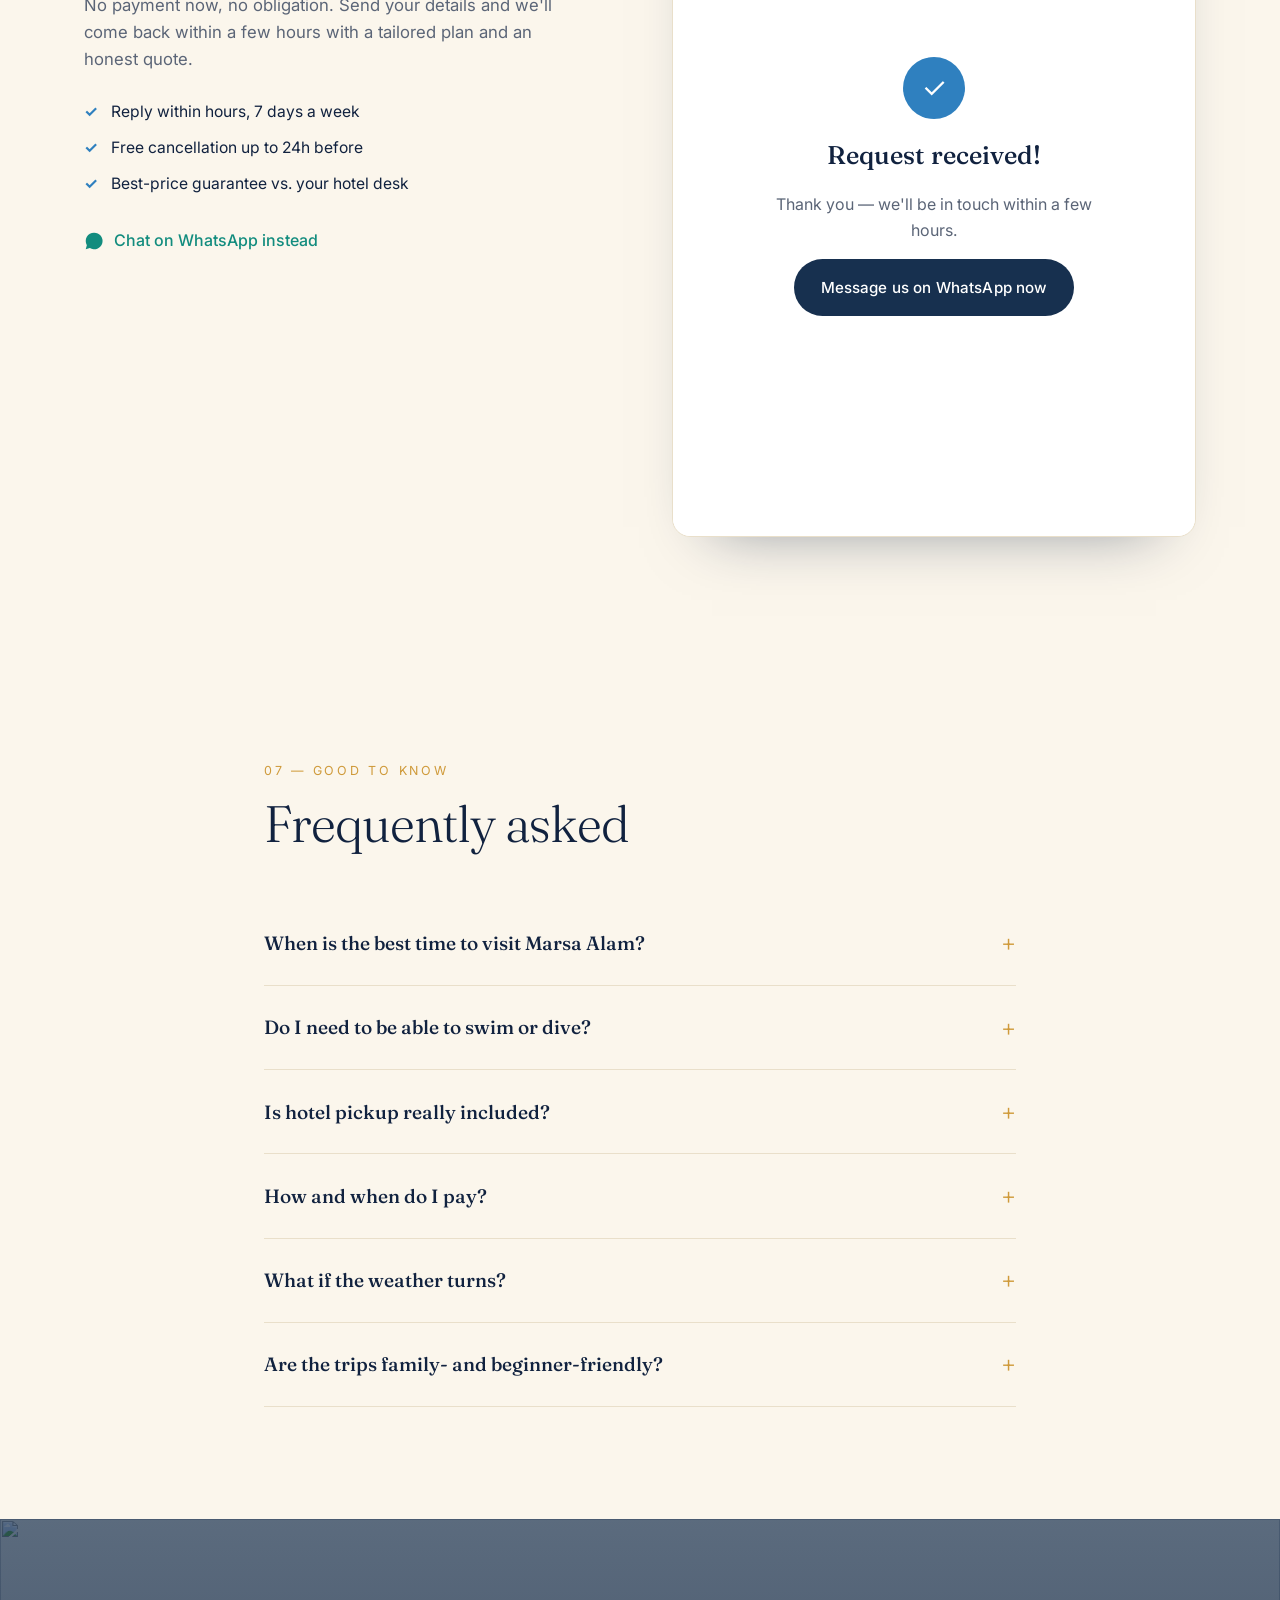
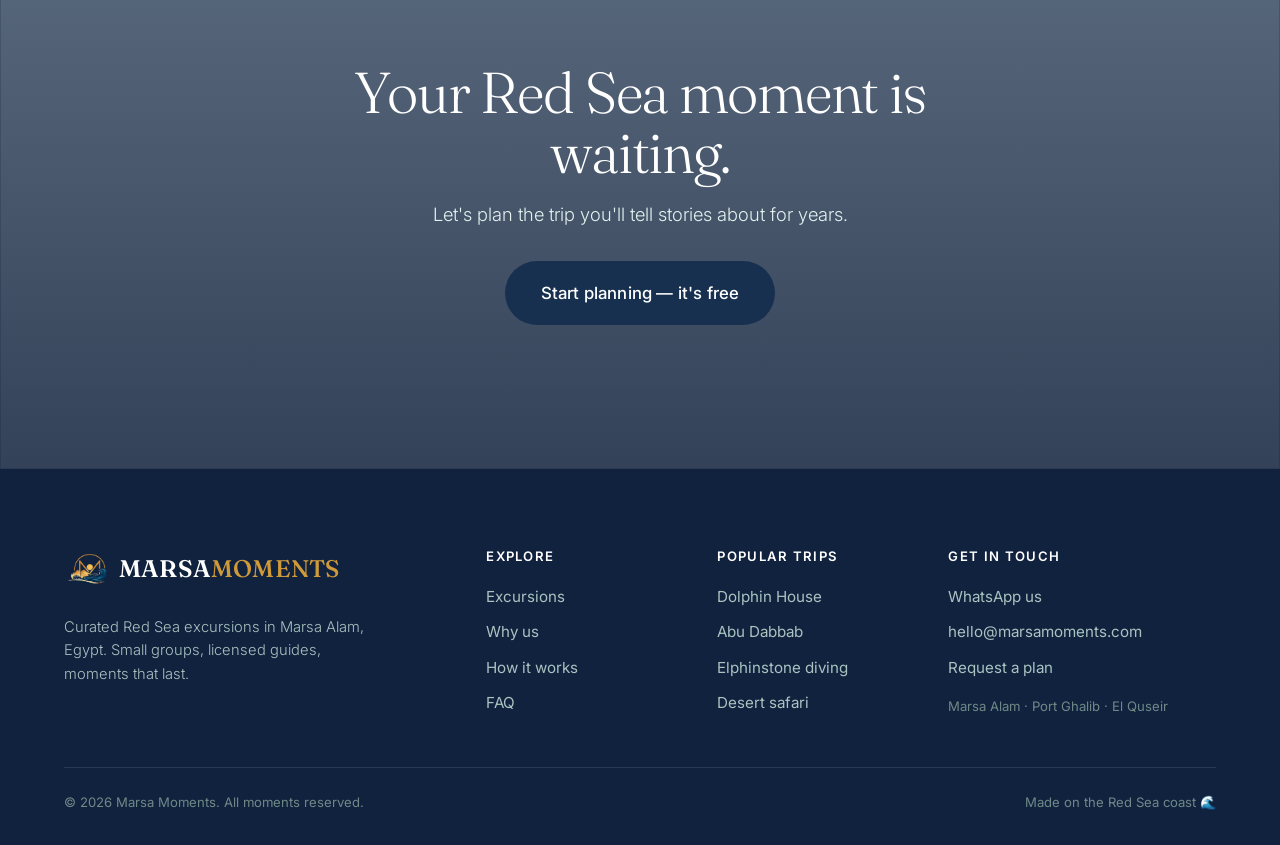
==== commit e89aec4b: "Apply Marsa Moments brand: logo + navy/gold palette Integrate the uploaded Marsa Moments logo and re" ====
--- a/index.html
+++ b/index.html
@@ -5,7 +5,7 @@
   <meta name="viewport" content="width=device-width, initial-scale=1.0" />
   <title>Marsa Moments — Red Sea Excursions in Marsa Alam</title>
   <meta name="description" content="Curated Red Sea excursions in Marsa Alam — swim with wild dolphins & sea turtles, dive Elphinstone, roam Wadi El Gemal and the desert. Small groups, licensed guides, hotel pickup." />
-  <meta name="theme-color" content="#0a3a3a" />
+  <meta name="theme-color" content="#17304f" />
   <meta name="keywords" content="Marsa Alam excursions, Red Sea tours, Dolphin House, Abu Dabbab turtles, Elphinstone diving, Wadi El Gemal, desert safari, snorkeling Marsa Alam, Port Ghalib" />
 
   <link rel="canonical" href="https://seifabas33-pixel.github.io/marsa-moments/" />
@@ -19,7 +19,7 @@
   <meta property="og:title" content="Marsa Moments — Red Sea Excursions in Marsa Alam" />
   <meta property="og:description" content="Swim with wild dolphins & turtles, dive Elphinstone, roam the desert. Small groups, licensed guides, hotel pickup." />
   <meta property="og:url" content="https://seifabas33-pixel.github.io/marsa-moments/" />
-  <meta property="og:image" content="https://images.unsplash.com/photo-1544551763-46a013bb70d5?auto=format&fit=crop&w=1200&q=80" />
+  <meta property="og:image" content="https://seifabas33-pixel.github.io/marsa-moments/assets/og-logo.png" />
   <meta name="twitter:card" content="summary_large_image" />
 
   <link rel="preconnect" href="https://fonts.googleapis.com" />
@@ -27,6 +27,8 @@
   <link href="https://fonts.googleapis.com/css2?family=Fraunces:ital,opsz,wght@0,9..144,300;0,9..144,400;0,9..144,500;0,9..144,600;1,9..144,400&family=Inter:wght@300;400;500;600&family=Cairo:wght@300;400;500;600;700&display=swap" rel="stylesheet" />
   <link rel="stylesheet" href="styles/main.css" />
   <link rel="icon" href="assets/favicon.svg" type="image/svg+xml" />
+  <link rel="icon" href="assets/logo-mark.png" sizes="any" />
+  <link rel="apple-touch-icon" href="assets/logo-mark.png" />
 
   <!-- Structured data: business -->
   <script type="application/ld+json">
@@ -52,13 +54,7 @@
   <header class="nav" id="nav">
     <div class="nav__inner">
       <a href="#top" class="brand" aria-label="Marsa Moments home">
-        <span class="brand__mark" aria-hidden="true">
-          <svg viewBox="0 0 32 32" width="26" height="26" fill="none">
-            <path d="M2 22c3 0 3-3 6-3s3 3 6 3 3-3 6-3 3 3 6 3 3-3 6-3" stroke="currentColor" stroke-width="1.6" stroke-linecap="round"/>
-            <path d="M2 27c3 0 3-3 6-3s3 3 6 3 3-3 6-3 3 3 6 3 3-3 6-3" stroke="currentColor" stroke-width="1.6" stroke-linecap="round" opacity="0.5"/>
-            <circle cx="16" cy="10" r="4.5" stroke="currentColor" stroke-width="1.6"/>
-          </svg>
-        </span>
+        <img class="brand__mark" src="assets/logo-mark.png" alt="" width="38" height="38" />
         <span class="brand__text">Marsa<em>Moments</em></span>
       </a>
 
@@ -274,7 +270,7 @@
     <div class="footer__inner">
       <div class="footer__brand">
         <span class="brand brand--footer">
-          <span class="brand__mark" aria-hidden="true"><svg viewBox="0 0 32 32" width="24" height="24" fill="none"><path d="M2 22c3 0 3-3 6-3s3 3 6 3 3-3 6-3 3 3 6 3 3-3 6-3" stroke="currentColor" stroke-width="1.6" stroke-linecap="round"/><circle cx="16" cy="10" r="4.5" stroke="currentColor" stroke-width="1.6"/></svg></span>
+          <img class="brand__mark" src="assets/logo-mark.png" alt="" width="46" height="46" />
           <span class="brand__text">Marsa<em>Moments</em></span>
         </span>
         <p data-i18n="footer.tagline">Curated Red Sea excursions in Marsa Alam, Egypt.</p>
--- a/styles/main.css
+++ b/styles/main.css
@@ -4,17 +4,18 @@
    ============================================================ */
 
 :root {
-  /* palette */
-  --ink:      #0a2a2a;   /* near-black teal */
-  --deep:     #0a3a3a;   /* deep sea */
-  --sea:      #10716b;   /* teal */
-  --lagoon:   #17a297;   /* turquoise */
-  --coral:    #e8734a;   /* warm accent */
-  --sand:     #f5efe4;   /* warm paper */
-  --paper:    #fbf8f2;
+  /* palette — Marsa Moments brand: navy · gold · ocean blue · sand */
+  --ink:      #11223f;   /* deep navy (near-black) */
+  --deep:     #17304f;   /* navy — primary */
+  --sea:      #235f92;   /* ocean blue — hover */
+  --lagoon:   #2f80bf;   /* bright ocean — accents / checks */
+  --coral:    #cf9a3a;   /* gold — warm accent */
+  --gold:     #cf9a3a;
+  --sand:     #f4ead7;   /* warm sand */
+  --paper:    #fbf6ec;
   --cloud:    #ffffff;
-  --line:     #e4ddd0;
-  --muted:    #5c6b6a;
+  --line:     #e9dfca;
+  --muted:    #5b6577;
 
   /* type */
   --serif: "Fraunces", Georgia, "Times New Roman", serif;
@@ -68,11 +69,11 @@
   white-space: nowrap;
 }
 .btn--solid { background: var(--deep); color: #fff; }
-.btn--solid:hover { background: var(--sea); transform: translateY(-2px); box-shadow: 0 12px 30px -12px rgba(10,58,58,.6); }
+.btn--solid:hover { background: var(--sea); transform: translateY(-2px); box-shadow: 0 12px 30px -12px rgba(23,48,79,.6); }
 .btn--ghost { background: transparent; color: #fff; border-color: rgba(255,255,255,.5); }
 .btn--ghost:hover { background: rgba(255,255,255,.12); border-color: #fff; transform: translateY(-2px); }
 .btn--pill { background: var(--coral); color: #fff; padding: .7rem 1.3rem; font-size: .9rem; }
-.btn--pill:hover { background: #d9633c; transform: translateY(-2px); box-shadow: 0 10px 24px -10px rgba(232,115,74,.7); }
+.btn--pill:hover { background: #b9862c; transform: translateY(-2px); box-shadow: 0 10px 24px -10px rgba(207,154,58,.7); }
 .btn--full { width: 100%; }
 .btn--lg { padding: 1.1rem 2.2rem; font-size: 1.05rem; }
 
@@ -108,9 +109,12 @@
   gap: 1.5rem;
 }
 .brand { display: inline-flex; align-items: center; gap: .55rem; color: var(--deep); }
-.brand__mark { color: var(--lagoon); display: inline-flex; }
-.brand__text { font-family: var(--serif); font-weight: 500; font-size: 1.3rem; letter-spacing: -.01em; }
-.brand__text em { color: var(--coral); font-weight: 400; }
+.brand__mark { display: inline-flex; width: 38px; height: 38px; object-fit: contain; }
+.brand__text { font-family: var(--serif); font-weight: 600; font-size: 1.3rem; letter-spacing: .01em; text-transform: uppercase; }
+.brand__text em { color: var(--coral); font-weight: 500; font-style: normal; }
+.brand--footer .brand__mark { width: 46px; height: 46px; }
+.brand--footer .brand__text { color: #fff; font-size: 1.5rem; }
+.brand--footer .brand__text em { color: var(--gold); }
 
 .nav__links { margin-left: auto; display: flex; gap: 2rem; }
 .nav__links a { font-size: .92rem; color: var(--ink); position: relative; padding: .2rem 0; }
@@ -155,8 +159,8 @@
 .hero__scrim {
   position: absolute; inset: 0;
   background:
-    linear-gradient(180deg, rgba(10,42,42,.25) 0%, rgba(10,42,42,.15) 40%, rgba(10,42,42,.85) 100%),
-    linear-gradient(90deg, rgba(10,42,42,.5), transparent 60%);
+    linear-gradient(180deg, rgba(17,34,63,.25) 0%, rgba(17,34,63,.15) 40%, rgba(17,34,63,.85) 100%),
+    linear-gradient(90deg, rgba(17,34,63,.5), transparent 60%);
 }
 .hero__content { max-width: 760px; }
 .hero__eyebrow { font-size: .82rem; letter-spacing: .28em; text-transform: uppercase; color: #d9ede9; margin-bottom: 1.2rem; }
@@ -237,7 +241,7 @@
   display: flex;
   flex-direction: column;
 }
-.card:hover { transform: translateY(-6px); box-shadow: 0 24px 50px -24px rgba(10,42,42,.4); border-color: transparent; }
+.card:hover { transform: translateY(-6px); box-shadow: 0 24px 50px -24px rgba(17,34,63,.4); border-color: transparent; }
 .card__media { position: relative; aspect-ratio: 4/3; overflow: hidden; }
 .card__media img { width: 100%; height: 100%; object-fit: cover; transition: transform .7s var(--ease); }
 .card:hover .card__media img { transform: scale(1.06); }
@@ -311,7 +315,7 @@
 .whatsapp-link { display: inline-flex; align-items: center; gap: .6rem; color: #128c7e; font-weight: 500; }
 .whatsapp-link:hover { color: #0d6b60; }
 
-.book__form { background: var(--cloud); border: 1px solid var(--line); border-radius: var(--radius); padding: clamp(1.5rem, 3vw, 2.4rem); box-shadow: 0 30px 60px -40px rgba(10,42,42,.5); position: relative; }
+.book__form { background: var(--cloud); border: 1px solid var(--line); border-radius: var(--radius); padding: clamp(1.5rem, 3vw, 2.4rem); box-shadow: 0 30px 60px -40px rgba(17,34,63,.5); position: relative; }
 .field { display: flex; flex-direction: column; margin-bottom: 1.1rem; }
 .field-row { display: grid; grid-template-columns: 1fr 1fr; gap: 1rem; }
 .field label { font-size: .82rem; font-weight: 500; letter-spacing: .02em; margin-bottom: .4rem; color: var(--ink); }
@@ -324,7 +328,7 @@
 }
 .field textarea { resize: vertical; }
 .field input:focus, .field select:focus, .field textarea:focus {
-  outline: none; border-color: var(--lagoon); box-shadow: 0 0 0 3px rgba(23,162,151,.15);
+  outline: none; border-color: var(--lagoon); box-shadow: 0 0 0 3px rgba(47,128,191,.18);
 }
 .field input.is-invalid, .field select.is-invalid { border-color: var(--coral); }
 .error { color: var(--coral); font-size: .78rem; margin-top: .35rem; min-height: 1em; }
@@ -359,7 +363,7 @@
 .cta-final { position: relative; padding: clamp(5rem, 12vw, 9rem) var(--pad); text-align: center; color: #fff; overflow: hidden; }
 .cta-final__media { position: absolute; inset: 0; z-index: -1; }
 .cta-final__media img { width: 100%; height: 100%; object-fit: cover; }
-.cta-final__scrim { position: absolute; inset: 0; background: linear-gradient(180deg, rgba(10,58,58,.7), rgba(10,42,42,.85)); }
+.cta-final__scrim { position: absolute; inset: 0; background: linear-gradient(180deg, rgba(23,48,79,.7), rgba(17,34,63,.85)); }
 .cta-final__content { position: relative; max-width: 640px; margin: 0 auto; }
 .cta-final h2 { font-family: var(--serif); font-weight: 300; font-size: clamp(2.2rem, 5vw, 3.6rem); line-height: 1.05; letter-spacing: -.02em; margin-bottom: 1rem; }
 .cta-final p { font-size: 1.15rem; color: #e3f0ee; margin-bottom: 2rem; font-weight: 300; }
@@ -391,7 +395,7 @@
 /* ---------- Modal ---------- */
 .modal { position: fixed; inset: 0; z-index: 70; display: grid; place-items: center; padding: 1.2rem; }
 .modal[hidden] { display: none; }
-.modal__backdrop { position: absolute; inset: 0; background: rgba(10,42,42,.55); backdrop-filter: blur(4px); animation: fade .3s var(--ease); }
+.modal__backdrop { position: absolute; inset: 0; background: rgba(17,34,63,.55); backdrop-filter: blur(4px); animation: fade .3s var(--ease); }
 @keyframes fade { from { opacity: 0; } to { opacity: 1; } }
 .modal__panel {
   position: relative; background: var(--cloud); border-radius: var(--radius);
@@ -489,8 +493,8 @@
 html[lang="ar"] .quote blockquote { font-weight: 500; letter-spacing: 0; }
 
 [dir="rtl"] .hero__scrim { background:
-  linear-gradient(180deg, rgba(10,42,42,.25) 0%, rgba(10,42,42,.15) 40%, rgba(10,42,42,.85) 100%),
-  linear-gradient(270deg, rgba(10,42,42,.5), transparent 60%); }
+  linear-gradient(180deg, rgba(17,34,63,.25) 0%, rgba(17,34,63,.15) 40%, rgba(17,34,63,.85) 100%),
+  linear-gradient(270deg, rgba(17,34,63,.5), transparent 60%); }
 [dir="rtl"] .card__tag { left: auto; right: .85rem; }
 [dir="rtl"] .modal__hero-tag { left: auto; right: 1.2rem; }
 [dir="rtl"] .modal__close { right: auto; left: .8rem; }
@@ -517,7 +521,7 @@
 .tour__hero { border-radius: var(--radius); overflow: hidden; margin-bottom: clamp(1.5rem, 4vw, 2.5rem); position: relative; }
 .tour__hero-media { position: relative; aspect-ratio: 21/9; }
 .tour__hero-media img { width: 100%; height: 100%; object-fit: cover; }
-.tour__hero-scrim { position: absolute; inset: 0; background: linear-gradient(180deg, rgba(10,42,42,.05) 40%, rgba(10,42,42,.8)); }
+.tour__hero-scrim { position: absolute; inset: 0; background: linear-gradient(180deg, rgba(17,34,63,.05) 40%, rgba(17,34,63,.8)); }
 .tour__hero-tag { position: absolute; top: 1.1rem; left: 1.1rem; background: rgba(255,255,255,.92); color: var(--deep); font-size: .78rem; font-weight: 600; padding: .35rem .8rem; border-radius: 100px; }
 .tour__hero-copy { position: absolute; left: 0; right: 0; bottom: 0; padding: clamp(1.2rem, 3vw, 2.2rem); color: #fff; }
 .tour__hero-copy h1 { font-family: var(--serif); font-weight: 400; font-size: clamp(1.8rem, 4.5vw, 3.2rem); line-height: 1.05; letter-spacing: -.02em; margin-bottom: .8rem; }
@@ -535,7 +539,7 @@
 [dir="rtl"] .tour__list li { padding-left: 0; padding-right: 1.6rem; }
 [dir="rtl"] .tour__list li::before { left: auto; right: 0; }
 
-.tour__card { background: var(--cloud); border: 1px solid var(--line); border-radius: var(--radius); padding: 1.6rem; position: sticky; top: 90px; box-shadow: 0 30px 60px -45px rgba(10,42,42,.5); }
+.tour__card { background: var(--cloud); border: 1px solid var(--line); border-radius: var(--radius); padding: 1.6rem; position: sticky; top: 90px; box-shadow: 0 30px 60px -45px rgba(17,34,63,.5); }
 .tour__price { margin-bottom: 1.2rem; font-family: var(--serif); }
 .tour__price b { font-size: 2rem; color: var(--deep); }
 .tour__price span { font-size: .85rem; color: var(--muted); }
@@ -550,7 +554,7 @@
 .tour__related-title { font-family: var(--serif); font-weight: 400; font-size: clamp(1.5rem, 3vw, 2.2rem); margin-bottom: 1.5rem; letter-spacing: -.01em; }
 .rel-grid { display: grid; grid-template-columns: repeat(auto-fill, minmax(240px, 1fr)); gap: 1.2rem; }
 .rel-card { border: 1px solid var(--line); border-radius: var(--radius); overflow: hidden; background: var(--cloud); transition: transform .35s var(--ease), box-shadow .35s var(--ease); }
-.rel-card:hover { transform: translateY(-5px); box-shadow: 0 22px 44px -26px rgba(10,42,42,.4); }
+.rel-card:hover { transform: translateY(-5px); box-shadow: 0 22px 44px -26px rgba(17,34,63,.4); }
 .rel-card__media { aspect-ratio: 4/3; overflow: hidden; }
 .rel-card__media img { width: 100%; height: 100%; object-fit: cover; transition: transform .6s var(--ease); }
 .rel-card:hover .rel-card__media img { transform: scale(1.05); }
